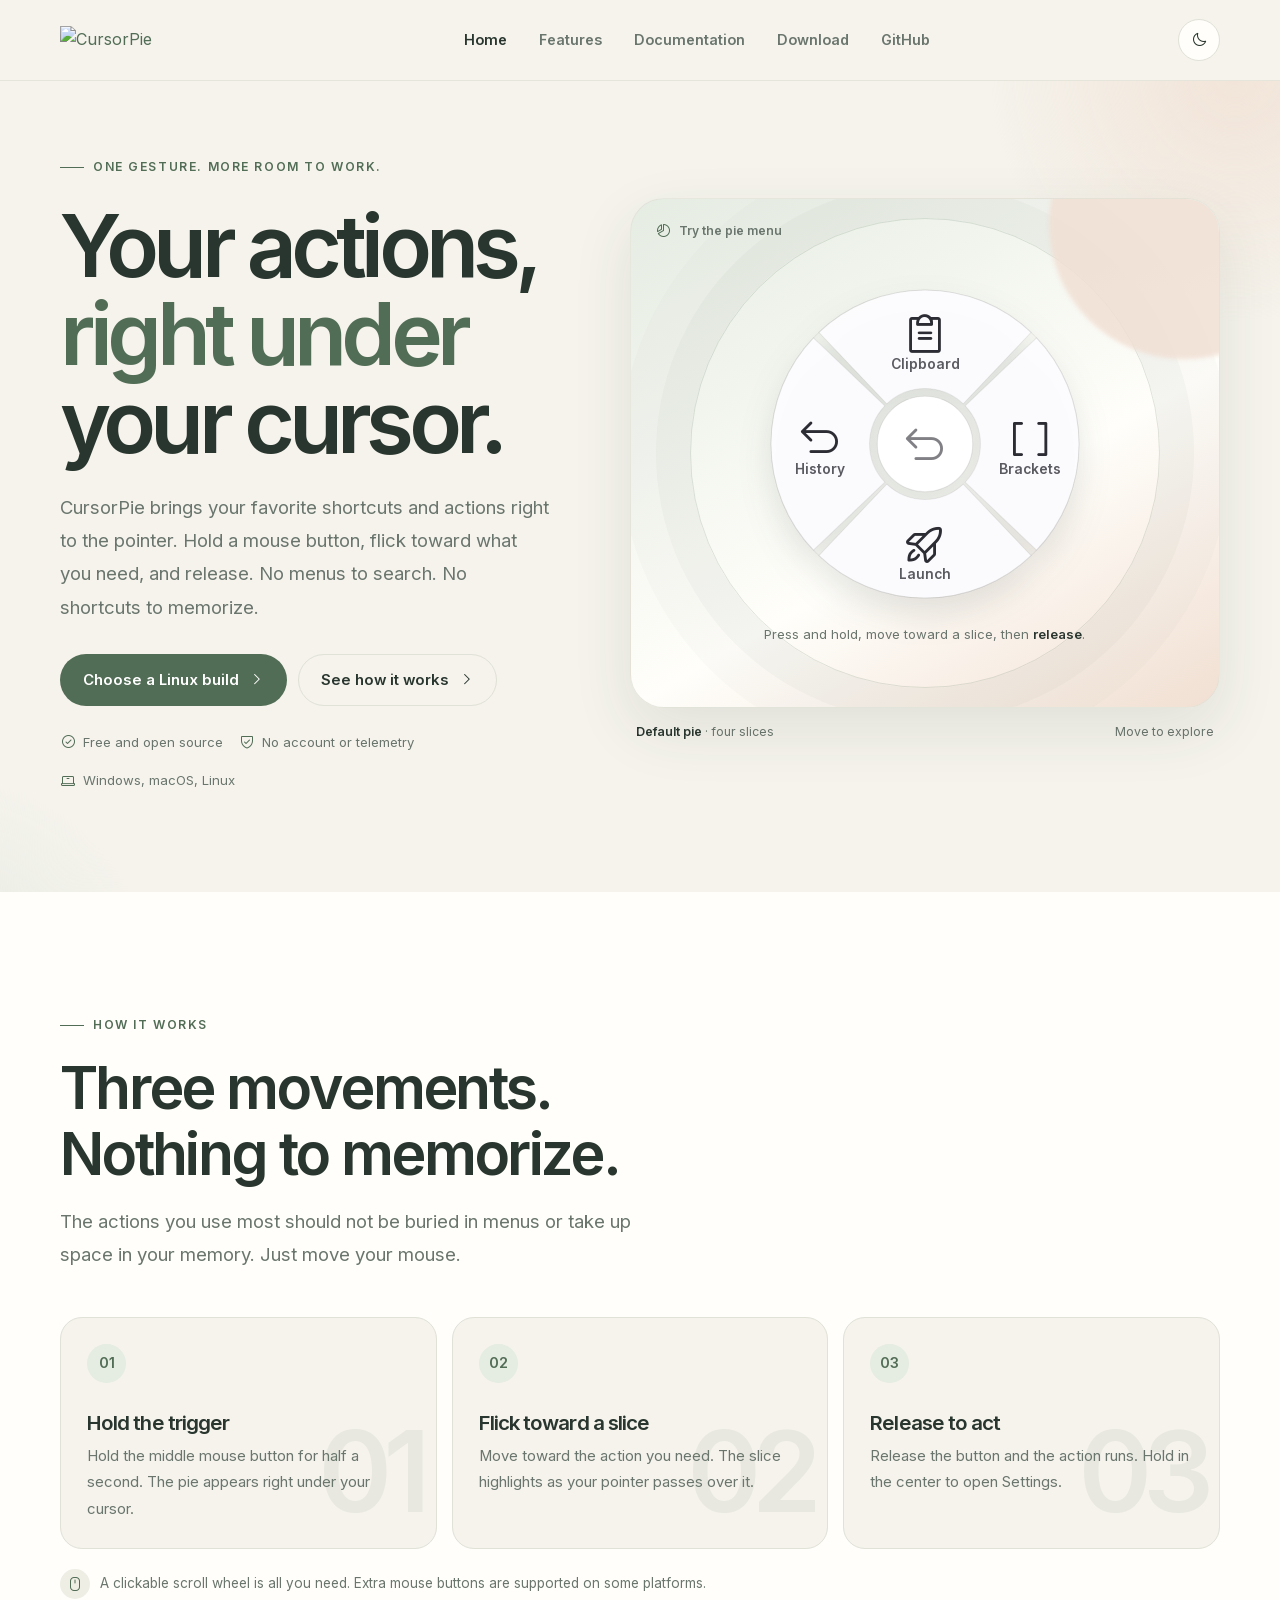
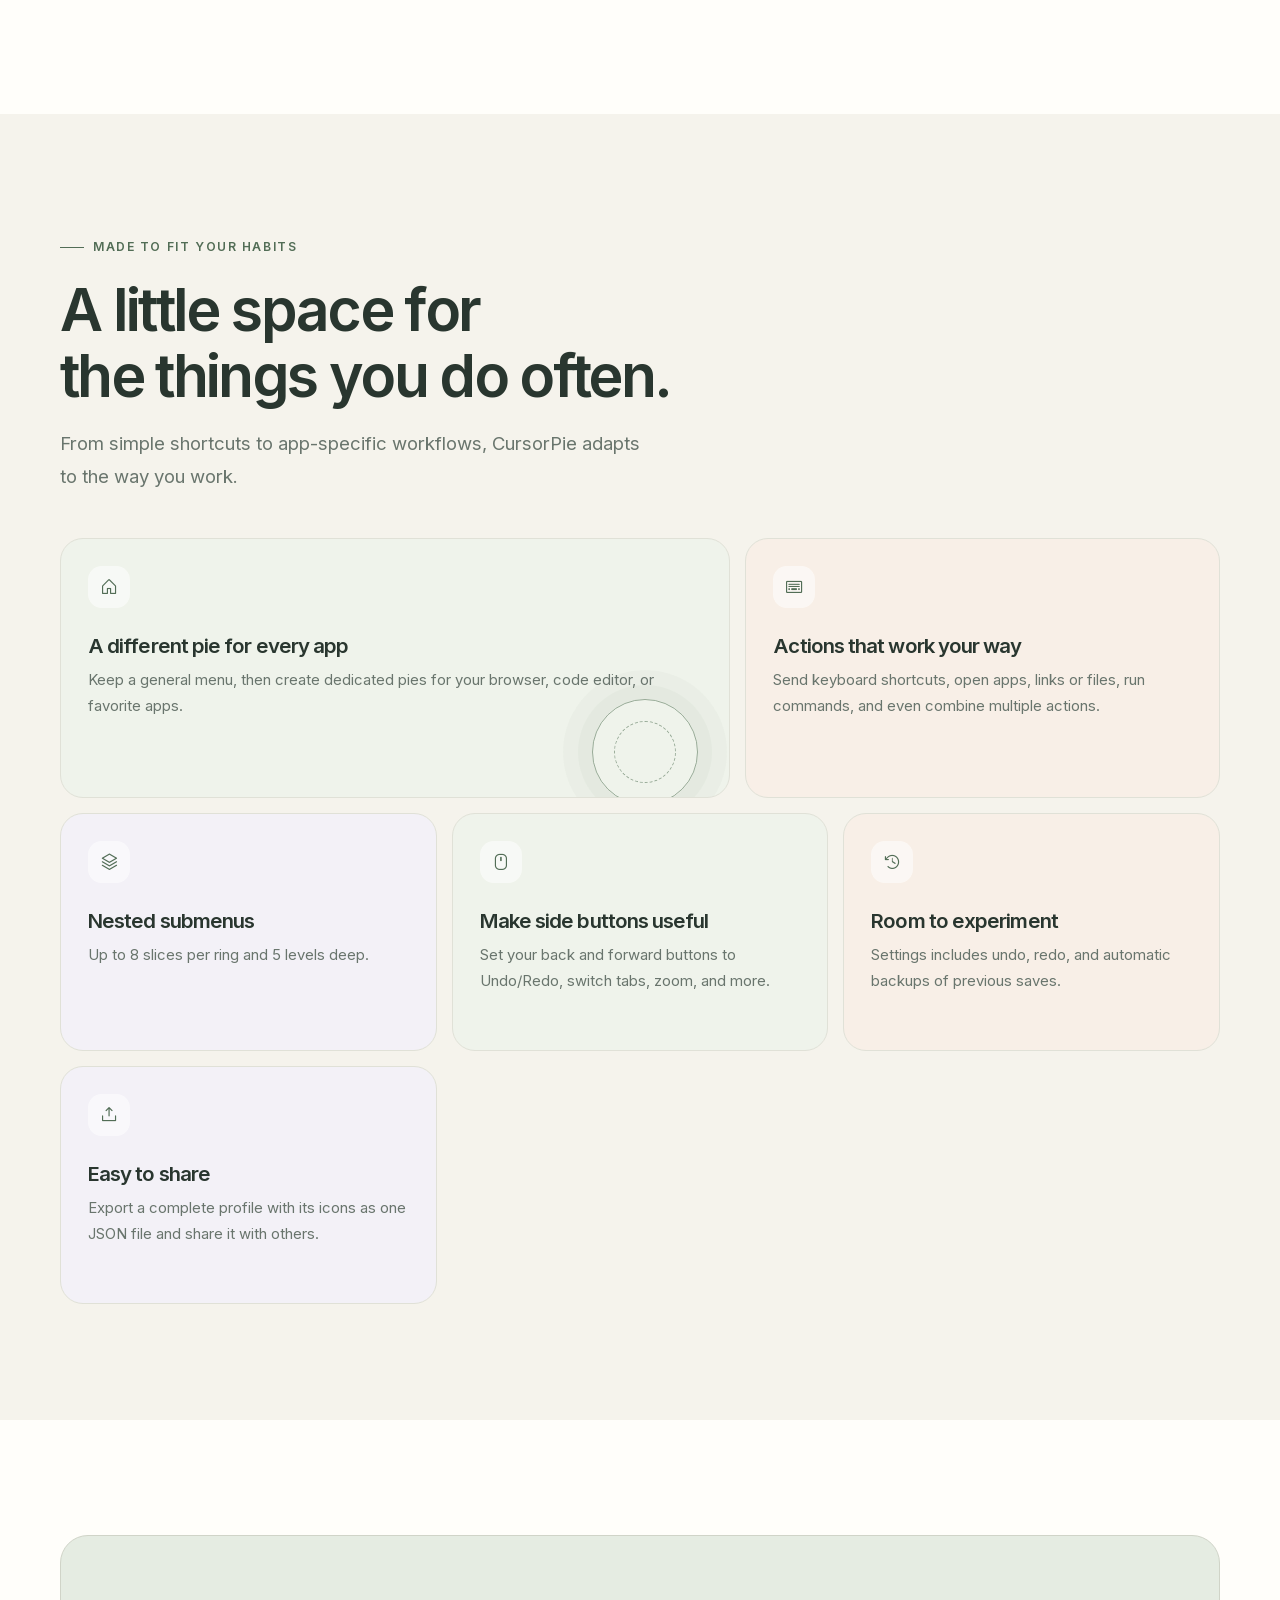
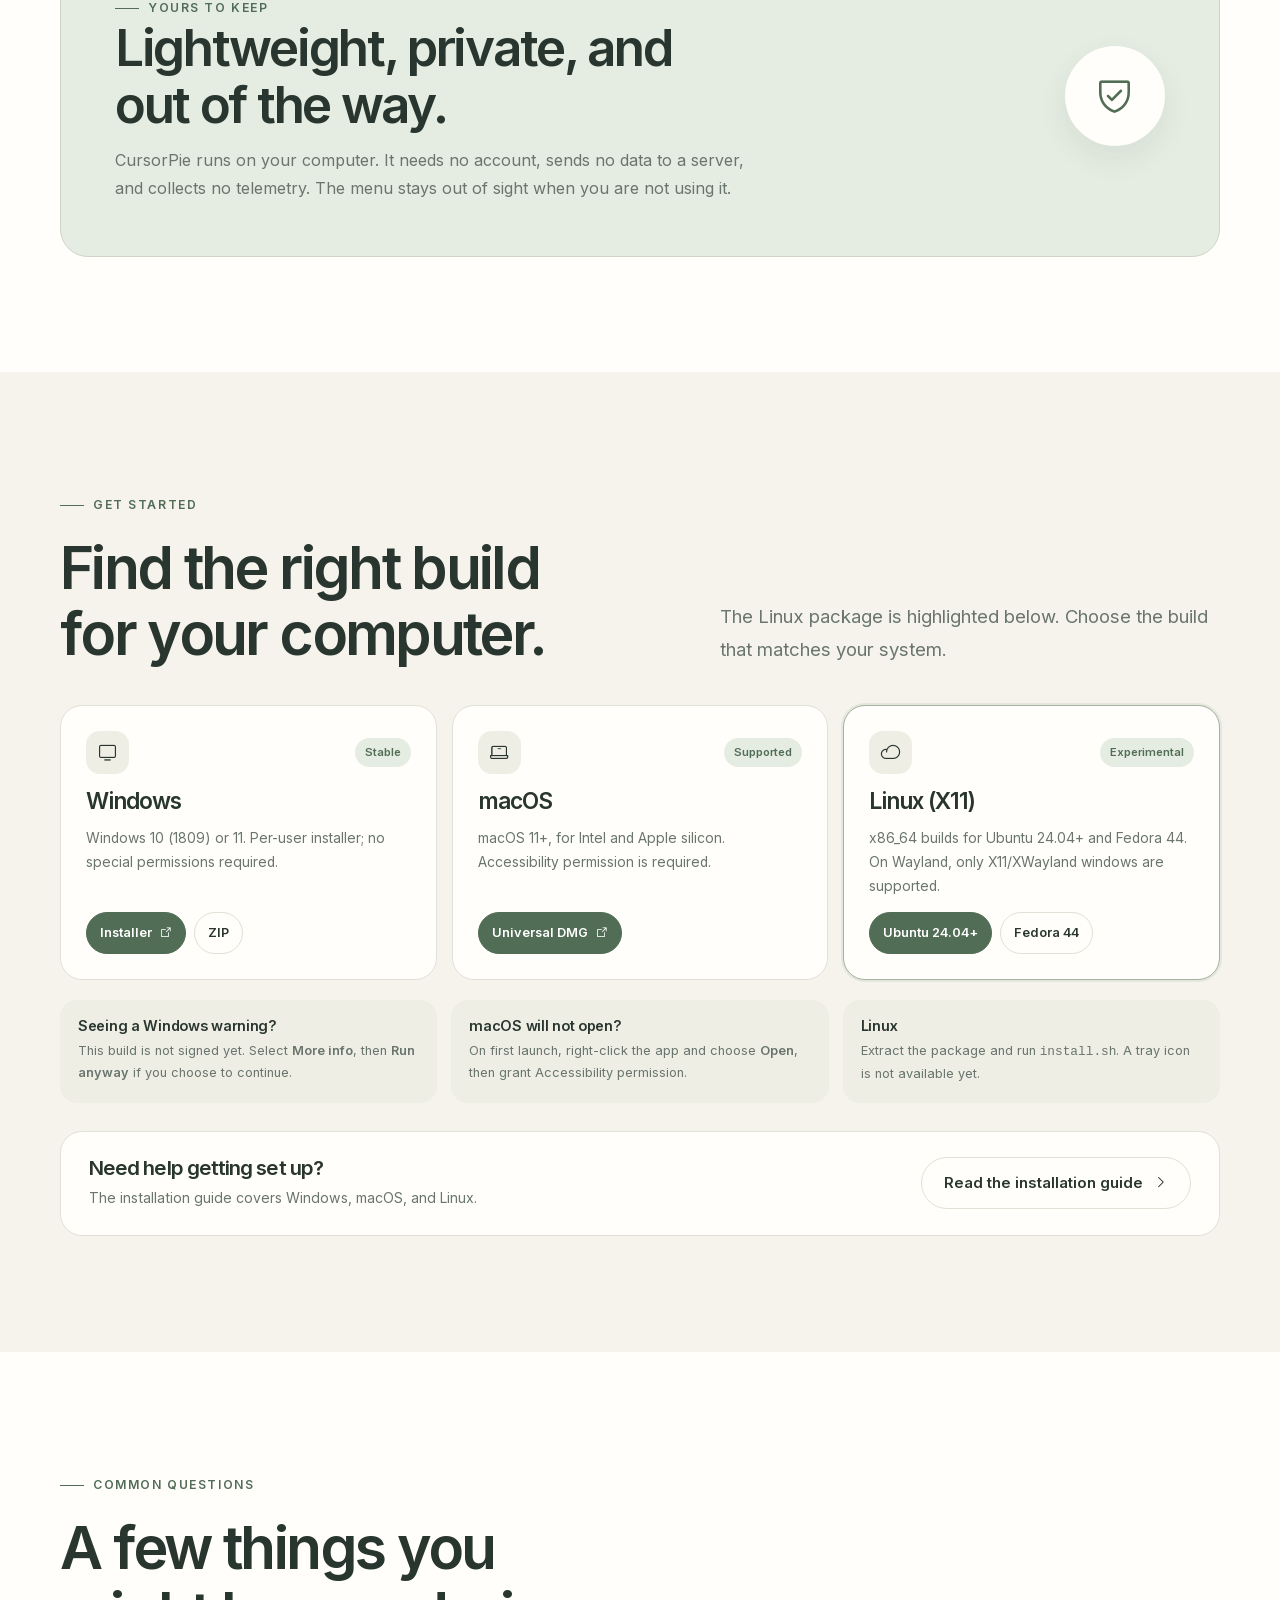
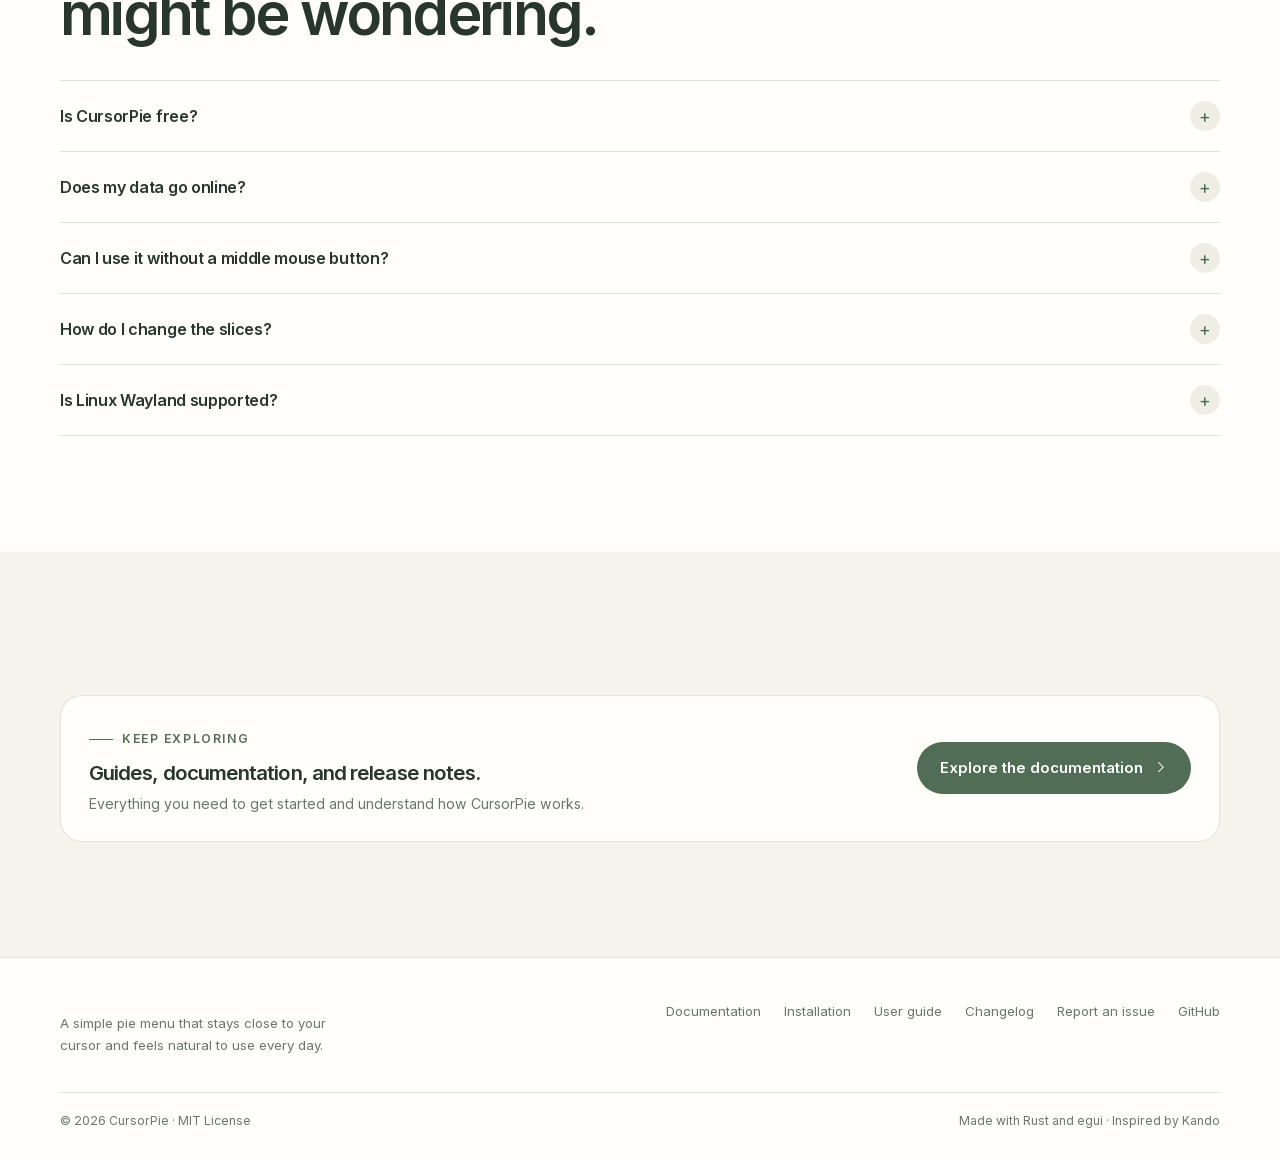
==== index.html @ d43b55be "Add CursorPie website" ====
<!doctype html>
<html lang="en">
<head>
  <meta charset="utf-8">
  <meta name="viewport" content="width=device-width, initial-scale=1, viewport-fit=cover">
  <meta name="theme-color" content="#f5f3ec">
  <meta name="description" content="CursorPie puts your shortcuts and everyday actions right under your cursor. Hold, flick, release.">
  <title>CursorPie — Your actions, one gesture away</title>
  <link rel="icon" href="./assets/cursorpie-mark.png">
  <link rel="stylesheet" href="./assets/site.css">
</head>
<body>
<a class="skip-link" href="#main">Skip to content</a>
<div class="header-shell">
  <div class="wrap">
    <header class="site-header">
      <a class="brand" href="./index.html" aria-label="CursorPie home">
        <img src="./assets/cursorpie-logo.png" alt="CursorPie">
      </a>
      <nav class="nav" aria-label="Main navigation">
        <a href="./index.html" data-home-link aria-current="page">Home</a>
        <a href="./index.html#features">Features</a>
        <a href="./index.html?doc=docs/README.md" data-doc-link>Documentation</a>
        <a href="./index.html#download">Download</a>
        <a href="https://github.com/sebastvnd/cursorpie" target="_blank" rel="noopener">GitHub</a>
      </nav>
      <div class="header-tools">
        <button class="themebtn" type="button" data-theme-toggle aria-label="Switch to dark theme">
          <span class="icon" aria-hidden="true">&#xe330;</span>
        </button>
      </div>
    </header>
  </div>
</div>

<main id="main">
  <div id="landing-view">
    <section class="hero">
      <div class="wrap hero-grid">
        <div class="hero-copy">
          <span class="eyebrow">One gesture. More room to work.</span>
          <h1>Your actions,<br><em>right under</em><br>your cursor.</h1>
          <p class="lead">CursorPie brings your favorite shortcuts and actions right to the pointer. Hold a mouse button, flick toward what you need, and release. No menus to search. No shortcuts to memorize.</p>
          <div class="cta-row">
            <a class="btn" id="hero-download" href="#download">Download CursorPie <span class="icon" aria-hidden="true">&#xe5de;</span></a>
            <a class="btn btn-secondary" href="./index.html?doc=docs/USER_GUIDE.md">See how it works <span class="icon" aria-hidden="true">&#xe13a;</span></a>
          </div>
          <div class="hero-meta">
            <span><i class="icon" aria-hidden="true">&#xe184;</i> Free and open source</span>
            <span><i class="icon" aria-hidden="true">&#xe40c;</i> No account or telemetry</span>
            <span><i class="icon" aria-hidden="true">&#xe586;</i> Windows, macOS, Linux</span>
          </div>
        </div>
        <div class="visual-wrap">
          <div class="visual-card">
            <div class="visual-tag"><i class="icon" aria-hidden="true">&#xe15a;</i> Try the pie menu</div>
            <div class="stage" id="pie-stage" aria-label="Interactive CursorPie menu demo">
              <svg id="pie-demo" viewBox="-160 -160 320 320" role="img" aria-label="The default four-slice menu: History, Clipboard, Brackets and Launch"></svg>
              <p class="stage-hint" id="pie-hint">Press and hold, move toward a slice, then <strong>release</strong>.</p>
            </div>
          </div>
          <div class="visual-foot"><span><strong>Default pie</strong> · four slices</span><span>Move to explore</span></div>
        </div>
      </div>
    </section>

    <section class="section section-paper" id="how-it-works">
      <div class="wrap">
        <div class="section-heading">
          <span class="eyebrow">How it works</span>
          <h2>Three movements.<br>Nothing to memorize.</h2>
          <p class="lead">The actions you use most should not be buried in menus or take up space in your memory. Just move your mouse.</p>
        </div>
        <div class="steps-grid">
          <article class="step-card"><span class="step-index">01</span><h3>Hold the trigger</h3><p>Hold the middle mouse button for half a second. The pie appears right under your cursor.</p><span class="step-ghost">01</span></article>
          <article class="step-card"><span class="step-index">02</span><h3>Flick toward a slice</h3><p>Move toward the action you need. The slice highlights as your pointer passes over it.</p><span class="step-ghost">02</span></article>
          <article class="step-card"><span class="step-index">03</span><h3>Release to act</h3><p>Release the button and the action runs. Hold in the center to open Settings.</p><span class="step-ghost">03</span></article>
        </div>
        <div class="mouse-note"><span class="icon mouse-icon" aria-hidden="true">&#xe644;</span> A clickable scroll wheel is all you need. Extra mouse buttons are supported on some platforms.</div>
      </div>
    </section>

    <section class="section" id="features">
      <div class="wrap">
        <div class="section-heading">
          <span class="eyebrow">Made to fit your habits</span>
          <h2>A little space for<br>the things you do often.</h2>
          <p class="lead">From simple shortcuts to app-specific workflows, CursorPie adapts to the way you work.</p>
        </div>
        <div class="feature-grid">
          <article class="feature-card wide tone-sage"><div class="feature-icon"><i class="icon" aria-hidden="true">&#xe2c2;</i></div><h3>A different pie for every app</h3><p>Keep a general menu, then create dedicated pies for your browser, code editor, or favorite apps.</p><div class="feature-art"><span class="art-ring"></span></div></article>
          <article class="feature-card tall tone-peach"><div class="feature-icon"><i class="icon" aria-hidden="true">&#xe2d8;</i></div><h3>Actions that work your way</h3><p>Send keyboard shortcuts, open apps, links or files, run commands, and even combine multiple actions.</p></article>
          <article class="feature-card tone-lilac"><div class="feature-icon"><i class="icon" aria-hidden="true">&#xe466;</i></div><h3>Nested submenus</h3><p>Up to 8 slices per ring and 5 levels deep.</p></article>
          <article class="feature-card tone-sage"><div class="feature-icon"><i class="icon" aria-hidden="true">&#xe644;</i></div><h3>Make side buttons useful</h3><p>Set your back and forward buttons to Undo/Redo, switch tabs, zoom, and more.</p></article>
          <article class="feature-card tone-peach"><div class="feature-icon"><i class="icon" aria-hidden="true">&#xe1a0;</i></div><h3>Room to experiment</h3><p>Settings includes undo, redo, and automatic backups of previous saves.</p></article>
          <article class="feature-card tone-lilac"><div class="feature-icon"><i class="icon" aria-hidden="true">&#xe4c0;</i></div><h3>Easy to share</h3><p>Export a complete profile with its icons as one JSON file and share it with others.</p></article>
        </div>
      </div>
    </section>

    <section class="section section-paper">
      <div class="wrap">
        <div class="privacy-panel">
          <div><span class="eyebrow">Yours to keep</span><h2>Lightweight, private, and out of the way.</h2><p>CursorPie runs on your computer. It needs no account, sends no data to a server, and collects no telemetry. The menu stays out of sight when you are not using it.</p></div>
          <div class="privacy-mark"><i class="icon" aria-hidden="true">&#xe40c;</i></div>
        </div>
      </div>
    </section>

    <section class="section" id="download">
      <div class="wrap">
        <div class="platform-intro">
          <div class="section-heading"><span class="eyebrow">Get started</span><h2>Find the right build<br>for your computer.</h2></div>
          <p class="lead" data-device-copy>Choose the package that matches your system.</p>
        </div>
        <div class="os-grid">
          <article class="os-card" data-os-card="win"><div class="os-top"><span class="os-symbol"><i class="icon" aria-hidden="true">&#xe32e;</i></span><span class="badge">Stable</span></div><h3>Windows</h3><p>Windows 10 (1809) or 11. Per-user installer; no special permissions required.</p><div class="os-links"><a data-release="CursorPie-windows-setup.exe" href="#">Installer <i class="icon" aria-hidden="true">&#xe5de;</i></a><a data-release="CursorPie-windows.zip" href="#">ZIP</a></div></article>
          <article class="os-card" data-os-card="mac"><div class="os-top"><span class="os-symbol"><i class="icon" aria-hidden="true">&#xe586;</i></span><span class="badge">Supported</span></div><h3>macOS</h3><p>macOS 11+, for Intel and Apple silicon. Accessibility permission is required.</p><div class="os-links"><a data-release="CursorPie-macos-universal.dmg" href="#">Universal DMG <i class="icon" aria-hidden="true">&#xe5de;</i></a></div></article>
          <article class="os-card" data-os-card="linux"><div class="os-top"><span class="os-symbol"><i class="icon" aria-hidden="true">&#xe1aa;</i></span><span class="badge">Experimental</span></div><h3>Linux (X11)</h3><p>x86_64 builds for Ubuntu 24.04+ and Fedora 44. On Wayland, only X11/XWayland windows are supported.</p><div class="os-links"><a data-release="CursorPie-ubuntu-24.04-x86_64.tar.gz" href="#">Ubuntu 24.04+</a><a data-release="CursorPie-fedora-44-x86_64.tar.gz" href="#">Fedora 44</a></div></article>
        </div>
        <div class="download-notes">
          <div class="download-note"><h4>Seeing a Windows warning?</h4><p>This build is not signed yet. Select <strong>More info</strong>, then <strong>Run anyway</strong> if you choose to continue.</p></div>
          <div class="download-note"><h4>macOS will not open?</h4><p>On first launch, right-click the app and choose <strong>Open</strong>, then grant Accessibility permission.</p></div>
          <div class="download-note"><h4>Linux</h4><p>Extract the package and run <code>install.sh</code>. A tray icon is not available yet.</p></div>
        </div>
        <div class="doc-cta"><div><h3>Need help getting set up?</h3><p>The installation guide covers Windows, macOS, and Linux.</p></div><a class="btn btn-secondary" href="./index.html?doc=docs/INSTALL.md">Read the installation guide <span class="icon" aria-hidden="true">&#xe13a;</span></a></div>
      </div>
    </section>

    <section class="section section-paper" id="faq">
      <div class="wrap">
        <div class="section-heading"><span class="eyebrow">Common questions</span><h2>A few things you<br>might be wondering.</h2></div>
        <div class="faq-list">
          <details><summary>Is CursorPie free?</summary><p>Yes. CursorPie is open source under the MIT license, with no account and no ads.</p></details>
          <details><summary>Does my data go online?</summary><p>No. CursorPie does not make network connections or collect telemetry. Keyboard events are read while you record a shortcut in Settings; otherwise, events are passed through and are not stored or logged.</p></details>
          <details><summary>Can I use it without a middle mouse button?</summary><p>CursorPie needs a middle mouse button. A clickable scroll wheel is enough. On macOS, some additional mouse buttons can also be used as triggers.</p></details>
          <details><summary>How do I change the slices?</summary><p>Hold in the center of the pie to open Settings. From there, add actions, change icons, and configure pies for specific apps.</p></details>
          <details><summary>Is Linux Wayland supported?</summary><p>Linux support is currently experimental and uses X11. In a Wayland session, CursorPie works only with X11 and XWayland windows; a tray icon is not available yet.</p></details>
        </div>
      </div>
    </section>

    <section class="section"><div class="wrap"><div class="doc-cta"><div><span class="eyebrow">Keep exploring</span><h3 style="margin-top:12px">Guides, documentation, and release notes.</h3><p>Everything you need to get started and understand how CursorPie works.</p></div><a class="btn" href="./index.html?doc=docs/README.md">Explore the documentation <span class="icon" aria-hidden="true">&#xe13a;</span></a></div></div></section>
  </div>

  <section id="documentation-view" hidden>
    <div class="docs-hero"><div class="wrap"><span class="eyebrow">CursorPie documentation</span><h1 id="doc-page-heading">Documentation.</h1><p class="lead" id="doc-page-subtitle">Guides and technical notes, loaded directly from the Markdown files in this repository.</p></div></div>
    <div class="wrap docs-layout">
      <aside class="docs-sidebar" aria-label="Documentation pages">
        <h3>Documentation</h3>
        <a href="?doc=docs/README.md" data-doc-file="docs/README.md"><span class="icon" aria-hidden="true">&#xe1b8;</span> Overview</a>
        <a href="?doc=docs/INSTALL.md" data-doc-file="docs/INSTALL.md"><span class="icon" aria-hidden="true">&#xe20c;</span> Installation</a>
        <a href="?doc=docs/USER_GUIDE.md" data-doc-file="docs/USER_GUIDE.md"><span class="icon" aria-hidden="true">&#xe0e6;</span> User guide</a>
        <a href="?doc=docs/CONFIGURATION.md" data-doc-file="docs/CONFIGURATION.md"><span class="icon" aria-hidden="true">&#xe434;</span> Configuration</a>
        <a href="?doc=docs/KNOWN_ISSUES.md" data-doc-file="docs/KNOWN_ISSUES.md"><span class="icon" aria-hidden="true">&#xe4e0;</span> Known issues</a>
        <a href="?doc=docs/DEBUGGING.md" data-doc-file="docs/DEBUGGING.md"><span class="icon" aria-hidden="true">&#xeae8;</span> Debugging</a>
        <h3 style="margin-top:18px">Project & engineering</h3>
        <a href="?doc=CONTRIBUTING.md" data-doc-file="CONTRIBUTING.md"><span class="icon" aria-hidden="true">&#xe576;</span> Contributing</a>
        <a href="?doc=CHANGELOG.md" data-doc-file="CHANGELOG.md"><span class="icon" aria-hidden="true">&#xe1a0;</span> Changelog</a>
        <a href="?doc=docs/LINUX_MIGRATION.md" data-doc-file="docs/LINUX_MIGRATION.md"><span class="icon" aria-hidden="true">&#xe6a2;</span> Linux migration</a>
        <a href="?doc=docs/WINDOWS_MIGRATION.md" data-doc-file="docs/WINDOWS_MIGRATION.md"><span class="icon" aria-hidden="true">&#xe32e;</span> Windows migration</a>
        <a href="?doc=docs/OTHER_DESKTOPS.md" data-doc-file="docs/OTHER_DESKTOPS.md"><span class="icon" aria-hidden="true">&#xe586;</span> Other desktops</a>
        <a href="?doc=docs/UI_DESIGN.md" data-doc-file="docs/UI_DESIGN.md"><span class="icon" aria-hidden="true">&#xe150;</span> UI design</a>
        <div class="sidebar-note"><span class="icon" aria-hidden="true">&#xe1b8;</span><p>Pages are rendered from the original <code>.md</code> files. Edit the Markdown in the repository to update this site.</p></div>
      </aside>
      <article class="markdown" id="markdown-content" aria-live="polite">
        <div class="markdown-loading"><span class="loading-dot"></span> Loading documentation…</div>
      </article>
    </div>
  </section>
</main>

<footer>
  <div class="wrap">
    <div class="footer-top">
      <div class="footer-brand"><img src="./assets/cursorpie-mark.png" alt=""><p>A simple pie menu that stays close to your cursor and feels natural to use every day.</p></div>
      <nav class="footer-links" aria-label="Footer navigation">
        <a href="./index.html?doc=docs/README.md">Documentation</a>
        <a href="./index.html?doc=docs/INSTALL.md">Installation</a>
        <a href="./index.html?doc=docs/USER_GUIDE.md">User guide</a>
        <a href="./index.html?doc=CHANGELOG.md">Changelog</a>
        <a href="https://github.com/sebastvnd/cursorpie/issues" target="_blank" rel="noopener">Report an issue</a>
        <a href="https://github.com/sebastvnd/cursorpie" target="_blank" rel="noopener">GitHub</a>
      </nav>
    </div>
    <div class="footer-bottom"><span>© <span data-year>2026</span> CursorPie · MIT License</span><span>Made with Rust and egui · Inspired by Kando</span></div>
  </div>
</footer>

<script src="./assets/js/marked.js"></script>
<script src="./assets/site.js" defer></script>
</body>
</html>
---- assets/site.css ----
@font-face{font-family:CursorPieIcons;src:url('./fonts/Icons-Regular.ttf') format('truetype');font-display:swap}
@font-face{font-family:CursorPieIconsFill;src:url('./fonts/Icons-Fill.ttf') format('truetype');font-display:swap}
@font-face{font-family:InterLocal;src:url('./fonts/Inter-Regular.ttf') format('truetype');font-weight:400;font-display:swap}
@font-face{font-family:InterLocal;src:url('./fonts/Inter-SemiBold.ttf') format('truetype');font-weight:600 800;font-display:swap}
:root{color-scheme:light;--page:#f5f3ec;--paper:#fffefa;--paper-2:#eeeee5;--ink:#29362f;--muted:#69756d;--line:#e0e1d7;--accent:#728b73;--accent-deep:#526d56;--accent-soft:#e5ece2;--lilac:#e9e5f4;--peach:#f1dfd2;--shadow:0 22px 60px rgba(51,64,49,.10);--radius:26px;--body:'InterLocal',Inter,system-ui,-apple-system,'Segoe UI',sans-serif;scroll-behavior:smooth;scroll-padding-top:90px;box-sizing:border-box}
:root[data-theme="dark"]{color-scheme:dark;--page:#202922;--paper:#29342c;--paper-2:#354138;--ink:#f3f1e9;--muted:#b8c1b8;--line:#445247;--accent:#a5b89a;--accent-deep:#657e63;--accent-soft:#39493d;--lilac:#403b50;--peach:#4b3d34;--shadow:0 24px 70px rgba(0,0,0,.22)}
@media(prefers-color-scheme:dark){:root:not([data-theme="light"]){color-scheme:dark;--page:#202922;--paper:#29342c;--paper-2:#354138;--ink:#f3f1e9;--muted:#b8c1b8;--line:#445247;--accent:#a5b89a;--accent-deep:#657e63;--accent-soft:#39493d;--lilac:#403b50;--peach:#4b3d34;--shadow:0 24px 70px rgba(0,0,0,.22)}}
:root[data-theme="dark"] .brand img,:root[data-theme="dark"] .footer-brand img{filter:invert(1)}
@media(prefers-color-scheme:dark){:root:not([data-theme="light"]) .brand img,:root:not([data-theme="light"]) .footer-brand img{filter:invert(1)}}
*,*::before,*::after{box-sizing:inherit}html{min-width:320px}body{margin:0;background:var(--page);color:var(--ink);font:400 16px/1.7 var(--body);-webkit-font-smoothing:antialiased;transition:background .25s,color .25s}a{color:var(--accent-deep)}button{font:inherit}img{max-width:100%} :focus-visible{outline:3px solid var(--accent);outline-offset:4px;border-radius:8px}.wrap{width:min(1160px,calc(100% - 48px));margin-inline:auto}.icon{font-family:CursorPieIcons;font-weight:400;font-style:normal;line-height:1;display:inline-block;vertical-align:middle;-webkit-font-smoothing:antialiased}.icon-fill{font-family:CursorPieIconsFill}.skip-link{position:absolute;left:-9999px;top:8px;z-index:100;background:var(--paper);padding:10px 16px;border-radius:10px}.skip-link:focus{left:10px}
h1,h2,h3,h4,p{margin-top:0}h1,h2,h3,h4{letter-spacing:-.045em;line-height:1.12;font-weight:650}h1{font-size:clamp(3rem,6.8vw,6rem);line-height:1.01;letter-spacing:-.067em;margin:0}h2{font-size:clamp(2.2rem,4.6vw,3.8rem);margin-bottom:0}h3{font-size:1.28rem;margin-bottom:9px}p{margin-bottom:0}.eyebrow{display:inline-flex;align-items:center;gap:9px;color:var(--accent-deep);font-size:.76rem;font-weight:700;letter-spacing:.13em;text-transform:uppercase}.eyebrow:before{content:"";height:1px;width:24px;background:currentColor}.lead{color:var(--muted);font-size:clamp(1.02rem,1.45vw,1.18rem);line-height:1.8;max-width:600px}.section-heading{max-width:740px}.section-heading .eyebrow{margin-bottom:19px}.section-heading .lead{margin-top:18px}.btn{display:inline-flex;align-items:center;justify-content:center;gap:10px;min-height:52px;padding:0 22px;border:1px solid transparent;border-radius:999px;background:var(--accent-deep);color:#fff;text-decoration:none;font-size:.93rem;font-weight:650;cursor:pointer;transition:transform .2s,box-shadow .2s,background .2s}.btn:hover{transform:translateY(-2px);box-shadow:0 10px 24px rgba(56,76,57,.16);background:var(--accent)}.btn-secondary{background:transparent;color:var(--ink);border-color:var(--line)}.btn-secondary:hover{background:var(--paper);color:var(--ink);box-shadow:none;border-color:var(--accent)}
/* Header */
.site-header{position:relative;z-index:20;display:flex;align-items:center;justify-content:space-between;gap:24px;padding:19px 0}.header-shell{background:var(--page);border-bottom:1px solid color-mix(in srgb,var(--line) 72%,transparent)}.brand{display:inline-flex;align-items:center;justify-content:flex-start;width:156px;height:42px;flex:0 0 156px;text-decoration:none}.brand img{display:block;width:156px;height:auto;object-fit:contain;transition:filter .2s}.nav{display:flex;align-items:center;gap:clamp(16px,2.6vw,32px)}.nav a{color:var(--muted);text-decoration:none;font-size:.9rem;font-weight:600;transition:color .2s}.nav a:hover,.nav a[aria-current="page"]{color:var(--ink)}.nav .nav-download{color:var(--accent-deep)}.header-tools{display:flex;align-items:center;gap:10px}.themebtn{width:42px;height:42px;border:1px solid var(--line);border-radius:50%;background:var(--paper);color:var(--ink);cursor:pointer;display:grid;place-items:center;font-size:1.05rem;transition:background .2s,border-color .2s}.themebtn:hover{border-color:var(--accent)}.menu-toggle{display:none;width:42px;height:42px;border:1px solid var(--line);border-radius:50%;background:var(--paper);color:var(--ink);font-size:1.1rem}
/* Hero */
.hero{position:relative;overflow:hidden;padding:68px 0 100px;background:var(--page)}.hero:before,.hero:after{content:"";position:absolute;border-radius:50%;pointer-events:none;filter:blur(1px)}.hero:before{width:510px;height:510px;right:-210px;top:-260px;background:radial-gradient(circle,color-mix(in srgb,var(--peach) 76%,transparent),transparent 68%)}.hero:after{width:420px;height:420px;left:-260px;bottom:-300px;background:radial-gradient(circle,color-mix(in srgb,var(--accent-soft) 95%,transparent),transparent 68%)}.hero-grid{position:relative;display:grid;grid-template-columns:.91fr 1.09fr;gap:clamp(36px,6vw,82px);align-items:center}.hero-copy{position:relative;z-index:2}.hero-copy .eyebrow{margin-bottom:24px}.hero-copy h1 em{font-style:normal;color:var(--accent-deep)}.hero-copy .lead{margin:25px 0 30px;max-width:530px}.cta-row{display:flex;align-items:center;flex-wrap:wrap;gap:11px}.hero-meta{display:flex;flex-wrap:wrap;gap:16px;margin-top:25px;color:var(--muted);font-size:.82rem}.hero-meta span{display:inline-flex;align-items:center;gap:7px}.hero-meta .icon{font-size:1rem;color:var(--accent-deep)}.visual-wrap{position:relative;min-width:0}.visual-card{position:relative;min-height:510px;display:flex;align-items:center;justify-content:center;overflow:hidden;border:1px solid color-mix(in srgb,var(--line) 76%,transparent);border-radius:34px;background:linear-gradient(150deg,var(--accent-soft),var(--paper) 60%,var(--peach));box-shadow:var(--shadow)}.visual-card:before{content:"";position:absolute;width:470px;height:470px;border-radius:50%;border:1px solid color-mix(in srgb,var(--accent) 22%,transparent);box-shadow:0 0 0 34px color-mix(in srgb,var(--accent) 5%,transparent),0 0 0 70px color-mix(in srgb,var(--accent) 3%,transparent)}.visual-card:after{content:"";position:absolute;width:270px;height:270px;right:-100px;top:-110px;border-radius:50%;background:color-mix(in srgb,var(--peach) 82%,transparent);filter:blur(2px)}.visual-tag{position:absolute;z-index:3;left:24px;top:22px;display:flex;align-items:center;gap:8px;color:var(--muted);font-size:.76rem;font-weight:600}.visual-tag .icon{font-size:1rem;color:var(--accent-deep)}.stage{position:relative;z-index:2;width:min(100%,500px);height:430px;touch-action:none;user-select:none;-webkit-user-select:none;cursor:grab}.stage:active{cursor:grabbing}.stage svg{position:absolute;width:min(80vw,340px);height:min(80vw,340px);left:50%;top:49%;transform:translate(-50%,-50%);overflow:visible;pointer-events:none;filter:drop-shadow(0 16px 16px rgba(41,54,47,.13));transition:opacity .2s}.stage.on svg{filter:drop-shadow(0 18px 22px rgba(41,54,47,.18))}.pie-slice{fill:#fcfcfe;fill-opacity:.95;stroke:rgba(0,0,0,.063);stroke-width:1;transition:fill .12s,stroke .12s}.pie-slice.hot{fill:#5856d6;stroke:rgba(255,255,255,.72);stroke-width:1.6}.pie-icon{font-family:CursorPieIcons;fill:#2c2c34;font-size:43px;text-anchor:middle;dominant-baseline:middle;pointer-events:none}.pie-icon.hot{fill:#fff}.pie-label{fill:rgba(44,44,52,.78);font:600 13px var(--body);text-anchor:middle;dominant-baseline:middle;pointer-events:none}.pie-label.hot{fill:#fff}.pie-core{fill:#fff;stroke:rgba(30,31,34,.08);stroke-width:1}.pie-core-icon{font-family:CursorPieIcons;fill:rgba(44,44,52,.6);font-size:43px;text-anchor:middle;dominant-baseline:middle}.pie-outline{fill:none;stroke:rgba(0,0,0,.055);stroke-width:1}.stage-hint{position:absolute;z-index:4;bottom:23px;left:12px;right:12px;text-align:center;color:var(--muted);font-size:.82rem}.stage-hint strong{color:var(--ink)}.visual-foot{display:flex;justify-content:space-between;gap:16px;margin:14px 6px 0;color:var(--muted);font-size:.77rem}.visual-foot strong{color:var(--ink);font-weight:600}
/* Sections */
.section{padding:clamp(76px,9vw,118px) 0}.section-paper{background:var(--paper)}.steps-grid{display:grid;grid-template-columns:repeat(3,1fr);gap:15px;margin-top:45px}.step-card{position:relative;min-height:230px;padding:26px;border:1px solid var(--line);border-radius:22px;background:var(--page);overflow:hidden;transition:transform .22s,box-shadow .22s}.step-card:hover,.feature-card:hover{transform:translateY(-4px);box-shadow:var(--shadow)}.step-index{display:grid;place-items:center;width:39px;height:39px;margin-bottom:29px;border-radius:50%;background:var(--accent-soft);color:var(--accent-deep);font-weight:700;font-size:.9rem}.step-card p,.feature-card p{color:var(--muted);font-size:.93rem;line-height:1.75}.step-card .step-ghost{position:absolute;right:14px;bottom:-19px;color:color-mix(in srgb,var(--accent) 10%,transparent);font-size:7rem;font-weight:700;letter-spacing:-.08em;pointer-events:none}.mouse-note{display:flex;align-items:center;gap:10px;margin-top:20px;color:var(--muted);font-size:.85rem}.mouse-note .icon{display:grid;place-items:center;width:30px;height:30px;border-radius:50%;background:var(--paper-2);color:var(--accent-deep);font-size:1rem}
.feature-grid{display:grid;grid-template-columns:repeat(12,1fr);gap:15px;margin-top:45px}.feature-card{position:relative;grid-column:span 4;min-height:238px;padding:27px;border:1px solid var(--line);border-radius:23px;background:var(--paper);overflow:hidden;transition:transform .22s,box-shadow .22s}.feature-card.wide{grid-column:span 7;min-height:260px}.feature-card.tall{grid-column:span 5;min-height:260px}.feature-card h3{max-width:310px}.feature-icon{display:grid;place-items:center;width:42px;height:42px;margin-bottom:27px;border-radius:14px;background:var(--accent-soft);color:var(--accent-deep);font-size:1.18rem}.feature-art{position:absolute;right:19px;bottom:10px;width:150px;height:110px;opacity:.7;pointer-events:none}.art-ring{position:absolute;right:12px;bottom:-18px;width:106px;height:106px;border:1px solid var(--accent);border-radius:50%;box-shadow:0 0 0 14px color-mix(in srgb,var(--accent) 8%,transparent),0 0 0 29px color-mix(in srgb,var(--accent) 5%,transparent)}.art-ring:before{content:"";position:absolute;inset:21px;border:1px dashed var(--accent);border-radius:50%}.feature-card.tone-peach{background:color-mix(in srgb,var(--peach) 48%,var(--paper))}.feature-card.tone-lilac{background:color-mix(in srgb,var(--lilac) 54%,var(--paper))}.feature-card.tone-sage{background:color-mix(in srgb,var(--accent-soft) 62%,var(--paper))}.feature-card.tone-sage .feature-icon,.feature-card.tone-peach .feature-icon,.feature-card.tone-lilac .feature-icon{background:rgba(255,255,255,.55)}
.privacy-panel{display:grid;grid-template-columns:1fr auto;gap:35px;align-items:center;padding:clamp(28px,5vw,54px);border-radius:28px;background:var(--accent-soft);border:1px solid color-mix(in srgb,var(--accent) 15%,var(--line))}.privacy-panel h2{font-size:clamp(2rem,4vw,3.2rem);max-width:600px}.privacy-panel p{margin-top:14px;max-width:640px;color:var(--muted)}.privacy-mark{display:grid;place-items:center;width:100px;height:100px;border-radius:50%;background:var(--paper);color:var(--accent-deep);font-size:2.6rem;box-shadow:0 12px 30px rgba(55,73,56,.08)}
.platform-intro{display:flex;align-items:end;justify-content:space-between;gap:25px}.platform-intro .lead{max-width:500px}.os-grid{display:grid;grid-template-columns:repeat(3,1fr);gap:15px;margin-top:38px}.os-card{display:flex;flex-direction:column;gap:14px;padding:25px;border:1px solid var(--line);border-radius:22px;background:var(--paper);min-height:260px}.os-card.recommended{border-color:color-mix(in srgb,var(--accent) 55%,var(--line));box-shadow:0 0 0 2px color-mix(in srgb,var(--accent) 12%,transparent)}.os-top{display:flex;align-items:center;justify-content:space-between;gap:12px}.os-symbol{display:grid;place-items:center;width:43px;height:43px;border-radius:14px;background:var(--paper-2);color:var(--ink);font-size:1.3rem}.badge{display:inline-flex;align-items:center;padding:5px 10px;border-radius:999px;background:var(--accent-soft);color:var(--accent-deep);font-size:.7rem;font-weight:700}.os-card h3{margin:0;font-size:1.42rem}.os-card p{color:var(--muted);font-size:.87rem;line-height:1.7}.os-links{display:flex;flex-wrap:wrap;gap:8px;margin-top:auto}.os-links a{display:inline-flex;align-items:center;gap:7px;padding:9px 13px;border:1px solid var(--line);border-radius:999px;text-decoration:none;color:var(--ink);font-size:.8rem;font-weight:650}.os-links a:first-child{background:var(--accent-deep);border-color:var(--accent-deep);color:#fff}.os-links a:hover{border-color:var(--accent)}.download-notes{display:grid;grid-template-columns:repeat(3,1fr);gap:14px;margin-top:20px}.download-note{padding:18px;border-radius:17px;background:var(--paper-2)}.download-note h4{margin:0 0 6px;font-size:.9rem;letter-spacing:-.02em}.download-note p{color:var(--muted);font-size:.8rem;line-height:1.7}.doc-cta{display:flex;align-items:center;justify-content:space-between;gap:22px;margin-top:28px;padding:25px 28px;border-radius:22px;background:var(--paper);border:1px solid var(--line)}.doc-cta h3{margin:0 0 7px}.doc-cta p{color:var(--muted);font-size:.88rem}
.faq-list{margin-top:34px;border-top:1px solid var(--line)}details{padding:20px 0;border-bottom:1px solid var(--line)}details summary{display:flex;align-items:center;justify-content:space-between;gap:20px;cursor:pointer;list-style:none;font-weight:650;letter-spacing:-.02em}details summary::-webkit-details-marker{display:none}details summary:after{content:'+';display:grid;place-items:center;flex:0 0 30px;width:30px;height:30px;border-radius:50%;background:var(--paper-2);color:var(--accent-deep);font-size:1.1rem;font-weight:400}details[open] summary:after{content:'−'}details p{max-width:700px;margin:12px 42px 0 0;color:var(--muted);font-size:.92rem}
/* Footer */
footer{padding:42px 0 30px;border-top:1px solid var(--line);background:var(--paper)}.footer-top{display:flex;align-items:start;justify-content:space-between;gap:35px}.footer-brand{display:flex;flex-direction:column;align-items:flex-start;gap:12px}.footer-brand img{width:146px;height:auto;object-fit:contain}.footer-brand p{max-width:300px;margin:0;color:var(--muted);font-size:.83rem}.footer-links{display:flex;flex-wrap:wrap;gap:12px 23px}.footer-links a{color:var(--muted);text-decoration:none;font-size:.83rem}.footer-links a:hover{color:var(--ink)}.footer-bottom{display:flex;justify-content:space-between;gap:18px;margin-top:35px;padding-top:18px;border-top:1px solid var(--line);color:var(--muted);font-size:.76rem}
/* Docs */
.docs-hero{padding:64px 0 34px;background:var(--page)}.docs-hero h1{font-size:clamp(2.7rem,5vw,4.7rem)}.docs-hero .lead{margin-top:17px}.docs-layout{display:grid;grid-template-columns:245px minmax(0,1fr);gap:56px;padding:30px 0 100px;align-items:start}.docs-sidebar{position:sticky;top:22px;padding:19px;border:1px solid var(--line);border-radius:20px;background:var(--paper)}.docs-sidebar h3{margin:0 0 13px;font-size:.95rem}.docs-sidebar a{display:flex;align-items:center;gap:9px;padding:8px 9px;border-radius:9px;color:var(--muted);font-size:.82rem;text-decoration:none;line-height:1.35}.docs-sidebar a:hover,.docs-sidebar a[aria-current="page"]{background:var(--accent-soft);color:var(--accent-deep)}.docs-sidebar .icon{font-size:1rem}.doc-content{min-width:0}.breadcrumbs{display:flex;align-items:center;gap:8px;margin:0 0 25px;color:var(--muted);font-size:.78rem}.breadcrumbs a{color:var(--muted);text-decoration:none}.markdown{min-width:0;overflow-wrap:anywhere}.markdown h1{font-size:clamp(2.35rem,4.5vw,3.5rem);margin:0 0 22px}.markdown h2{font-size:clamp(1.65rem,3vw,2.25rem);margin:2.1em 0 .7em;padding-top:1.1em;border-top:1px solid var(--line)}.markdown h3{margin:1.7em 0 .55em;font-size:1.27rem}.markdown h4{margin:1.4em 0 .5em;font-size:1.05rem}.markdown p,.markdown li{color:var(--muted);font-size:.95rem;line-height:1.8}.markdown strong{color:var(--ink);font-weight:650}.markdown a{color:var(--accent-deep);text-decoration-thickness:1px;text-underline-offset:3px}.markdown ul,.markdown ol{padding-left:1.45rem;margin:10px 0 22px}.markdown li{padding-left:4px;margin:.28em 0}.markdown blockquote{margin:22px 0;padding:14px 19px;border-left:3px solid var(--accent);border-radius:0 12px 12px 0;background:var(--accent-soft);color:var(--muted)}.markdown blockquote p{margin:0}.markdown pre{overflow:auto;padding:18px;border:1px solid var(--line);border-radius:15px;background:var(--paper-2);color:var(--ink);font-size:.82rem;line-height:1.65}.markdown code{padding:.15em .35em;border-radius:5px;background:var(--paper-2);color:var(--ink);font:500 .86em ui-monospace,SFMono-Regular,Consolas,monospace}.markdown pre code{padding:0;background:transparent;font-size:inherit}.markdown table{width:100%;border-collapse:collapse;margin:20px 0 28px;font-size:.86rem;display:block;overflow-x:auto}.markdown th,.markdown td{padding:11px 13px;border-bottom:1px solid var(--line);text-align:left;vertical-align:top;min-width:110px}.markdown th{background:var(--paper-2);color:var(--ink);font-weight:650}.markdown td{color:var(--muted)}.markdown hr{border:0;border-top:1px solid var(--line);margin:36px 0}.markdown img{border-radius:16px}.doc-index-grid{display:grid;grid-template-columns:repeat(2,1fr);gap:14px;margin-top:35px}.doc-index-card{display:flex;gap:16px;align-items:start;min-height:150px;padding:22px;border:1px solid var(--line);border-radius:19px;background:var(--paper);color:var(--ink);text-decoration:none;transition:transform .2s,box-shadow .2s}.doc-index-card:hover{transform:translateY(-3px);box-shadow:var(--shadow)}.doc-index-icon{display:grid;place-items:center;width:42px;height:42px;flex:0 0 42px;border-radius:13px;background:var(--accent-soft);color:var(--accent-deep);font-size:1.2rem}.doc-index-card h3{margin:1px 0 7px;font-size:1.04rem}.doc-index-card p{color:var(--muted);font-size:.82rem;line-height:1.65}.doc-index-card .mini-link{display:inline-block;margin-top:9px;color:var(--accent-deep);font-weight:650;font-size:.78rem}
@media(max-width:900px){.hero-grid{grid-template-columns:1fr;gap:32px}.hero{padding-top:47px}.hero-copy{max-width:760px}.visual-card{min-height:470px}.steps-grid{grid-template-columns:1fr 1fr}.feature-card,.feature-card.wide,.feature-card.tall{grid-column:span 6}.os-grid{grid-template-columns:1fr 1fr}.download-notes{grid-template-columns:1fr 1fr}.docs-layout{grid-template-columns:205px minmax(0,1fr);gap:28px}}
@media(max-width:680px){.wrap{width:min(100% - 34px,1160px)}.site-header{padding:13px 0}.nav{gap:12px}.nav a{font-size:.78rem}.nav a:nth-child(1){display:none}.nav a:nth-child(2){display:none}.brand{width:132px;height:36px;flex-basis:132px}.brand img{width:132px;height:auto}.themebtn{width:38px;height:38px}.hero{padding:38px 0 72px}.hero-grid{gap:26px}.hero-copy h1{font-size:clamp(2.9rem,14vw,4.5rem)}.hero-copy .lead{margin:20px 0 24px}.hero-meta{gap:10px 14px;font-size:.75rem}.visual-card{min-height:400px;border-radius:25px}.stage{height:370px}.stage svg{width:min(78vw,310px);height:min(78vw,310px)}.stage-hint{bottom:14px;font-size:.74rem}.visual-tag{left:17px;top:17px}.visual-foot{font-size:.68rem}.section{padding:72px 0}.steps-grid{grid-template-columns:1fr;gap:11px;margin-top:32px}.step-card{min-height:180px;padding:22px}.step-index{margin-bottom:17px}.step-card .step-ghost{font-size:5rem}.feature-grid{gap:11px;margin-top:32px}.feature-card,.feature-card.wide,.feature-card.tall{grid-column:span 12;min-height:210px;padding:22px}.feature-icon{margin-bottom:19px}.privacy-panel{grid-template-columns:1fr;gap:20px}.privacy-mark{width:65px;height:65px;font-size:1.7rem;grid-row:1}.platform-intro{display:block}.platform-intro .lead{margin-top:12px}.os-grid{grid-template-columns:1fr;margin-top:28px}.os-card{min-height:unset}.download-notes{grid-template-columns:1fr}.doc-cta{display:block;padding:22px}.doc-cta .btn{margin-top:17px}.footer-top,.footer-bottom{display:block}.footer-links{margin-top:25px;gap:12px 18px}.footer-bottom span{display:block;margin-top:7px}.docs-hero{padding:44px 0 22px}.docs-layout{display:block;padding:15px 0 70px}.docs-sidebar{position:static;display:flex;flex-wrap:wrap;gap:3px;padding:12px;margin-bottom:28px}.docs-sidebar h3{width:100%;margin:2px 7px 7px}.docs-sidebar a{padding:7px 9px}.doc-index-grid{grid-template-columns:1fr}.markdown h2{margin-top:1.65em}.markdown p,.markdown li{font-size:.91rem}}
@media(prefers-reduced-motion:reduce){*,*::before,*::after{scroll-behavior:auto!important;transition:none!important;animation:none!important}}

/* Markdown-driven documentation and friendly interaction details */
[hidden]{display:none!important}
.pie-slice.hot{fill:var(--accent-deep);stroke:rgba(255,255,255,.78);stroke-width:1.6}
.pie-icon.hot,.pie-label.hot{fill:#fff}
.sidebar-note{display:flex;align-items:flex-start;gap:9px;margin:18px 2px 2px;padding:12px;border-radius:13px;background:var(--accent-soft);color:var(--accent-deep)}
.sidebar-note>.icon{font-size:1rem;flex:0 0 auto;margin-top:3px}
.sidebar-note p{margin:0;color:var(--muted);font-size:.73rem;line-height:1.6}
.sidebar-note code{background:color-mix(in srgb,var(--paper) 72%,transparent);padding:1px 4px;border-radius:4px}
.markdown-loading{display:flex;align-items:center;gap:12px;padding:28px 0;color:var(--muted);font-size:.9rem}
.loading-dot{width:9px;height:9px;border-radius:50%;background:var(--accent);box-shadow:0 0 0 6px var(--accent-soft);animation:loading-pulse 1.2s ease-in-out infinite}
@keyframes loading-pulse{50%{box-shadow:0 0 0 10px color-mix(in srgb,var(--accent-soft) 25%,transparent);opacity:.65}}
.doc-error{padding:30px;border:1px solid var(--line);border-radius:20px;background:var(--paper)}
.doc-error>.icon{display:grid;place-items:center;width:44px;height:44px;margin-bottom:18px;border-radius:14px;background:var(--peach);color:var(--accent-deep);font-size:1.25rem}
.doc-error h2{font-size:1.55rem;margin-bottom:12px}
.doc-error p{margin-top:10px;color:var(--muted);font-size:.9rem}
.doc-error-path{font-family:ui-monospace,SFMono-Regular,Consolas,monospace;color:var(--accent-deep)!important;overflow-wrap:anywhere}
.markdown .contains-task-list{list-style:none;padding-left:0}
.markdown input[type=checkbox]{margin-right:8px;accent-color:var(--accent-deep)}
.markdown .doc-image{max-width:100%;height:auto}
.markdown pre{tab-size:2}
.markdown a:hover{color:var(--ink)}
@media(max-width:680px){
  .sidebar-note{width:100%;margin-top:8px}
  .docs-sidebar{max-height:none}
  .docs-sidebar h3:not(:first-child){margin-left:7px}
  .nav a:nth-child(1),.nav a:nth-child(2){display:none}
  .nav a{font-size:.76rem}
}
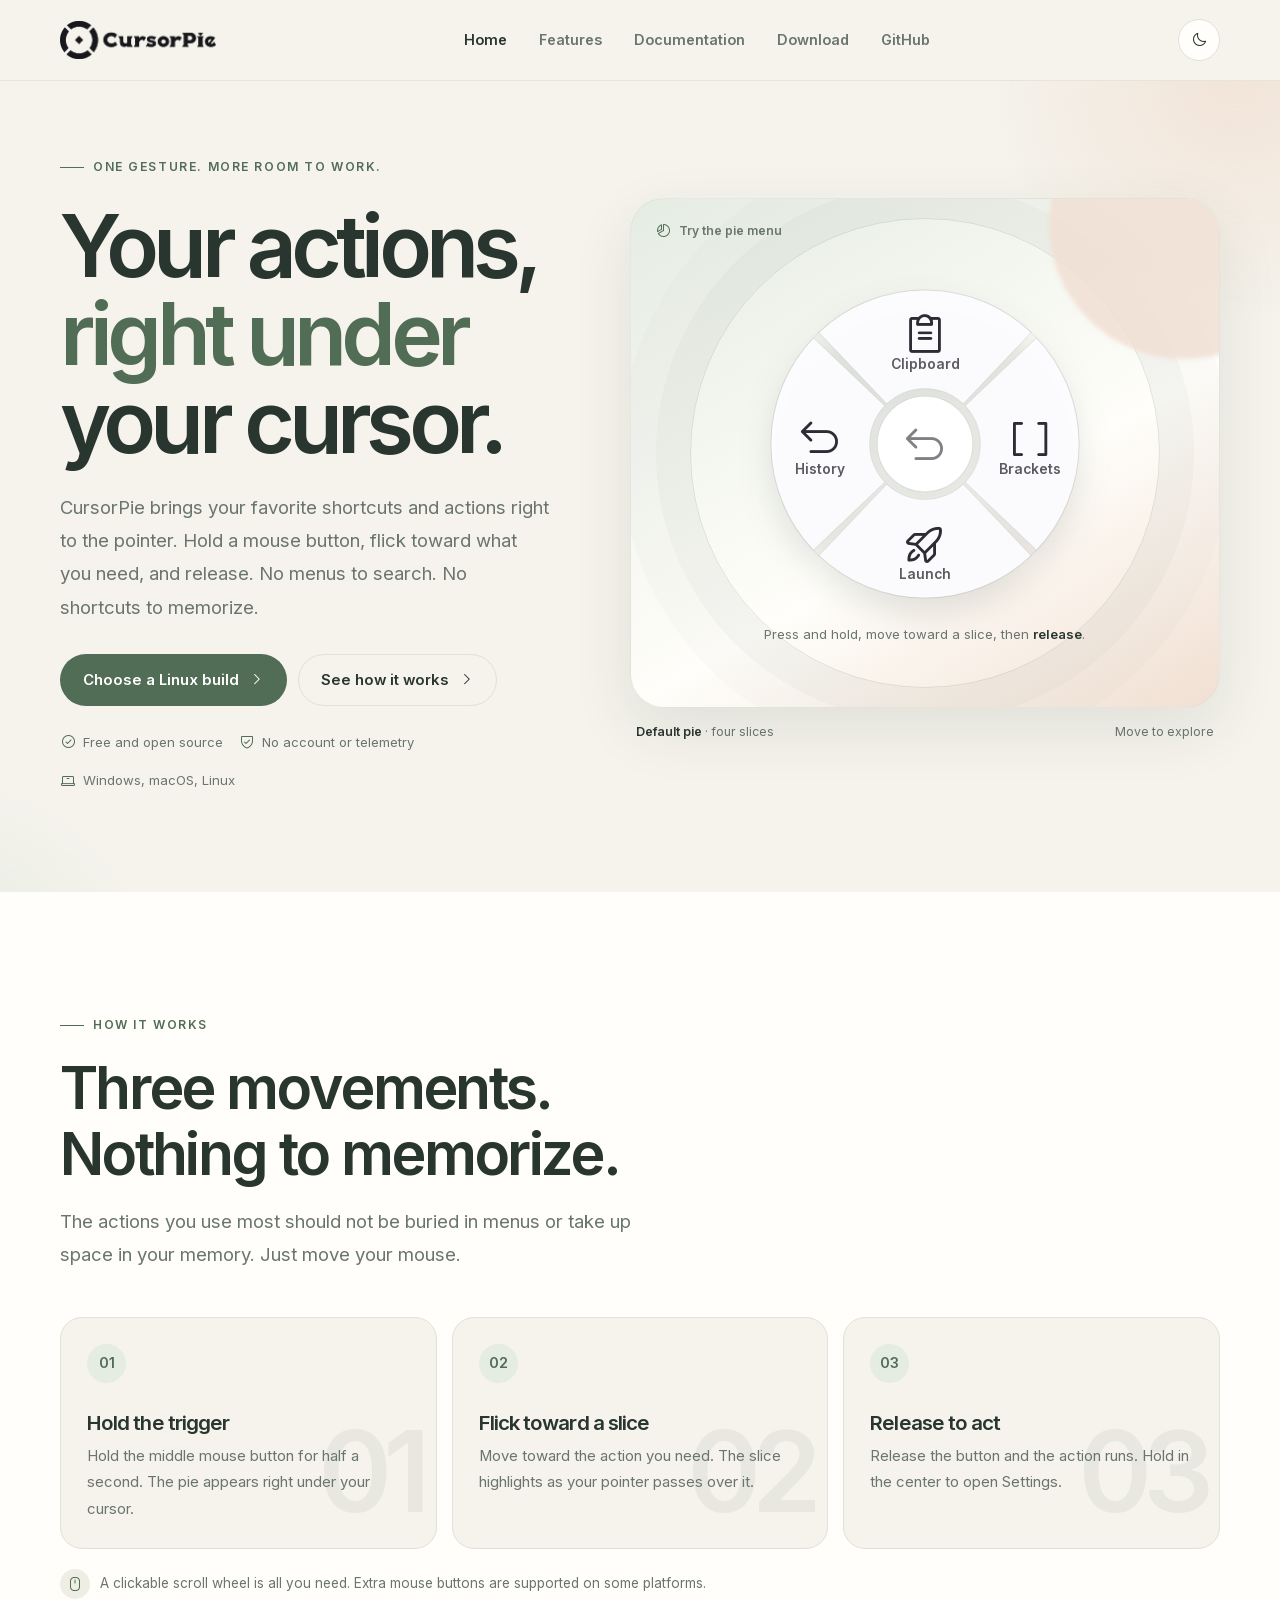
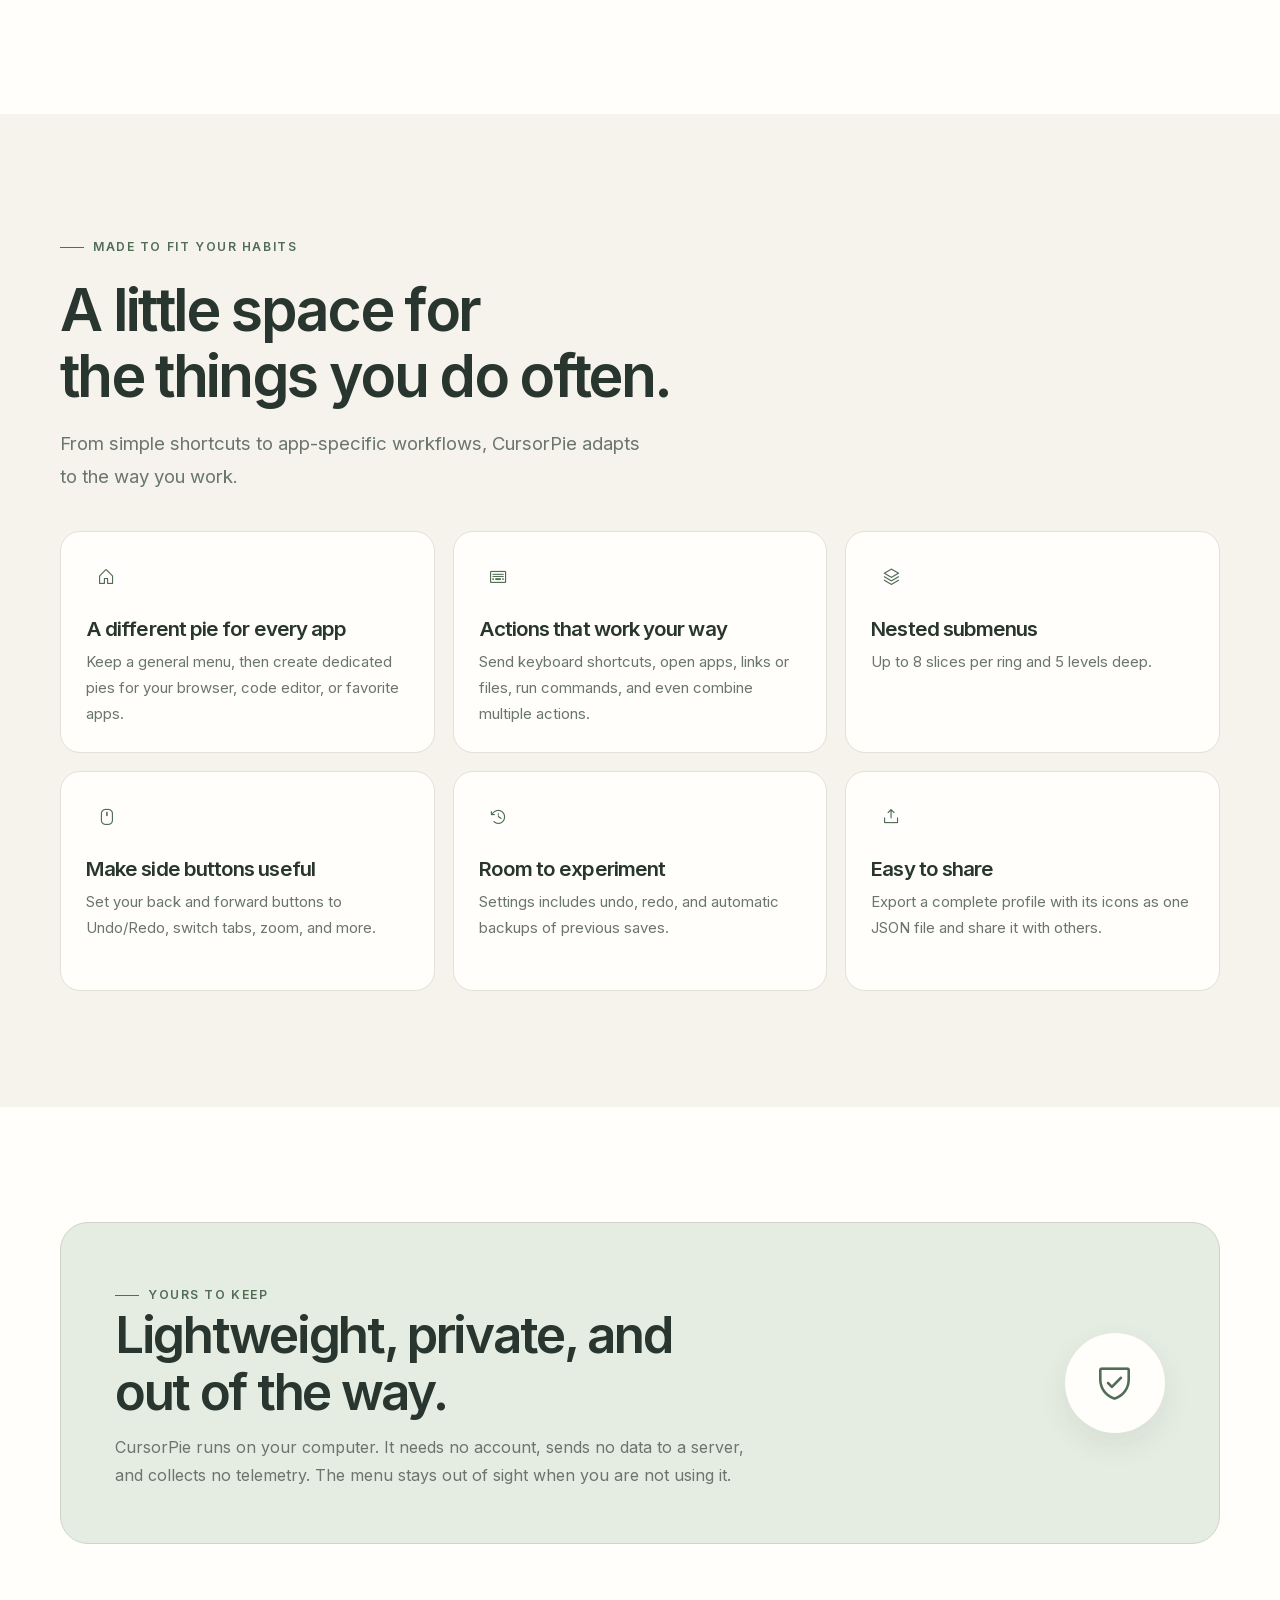
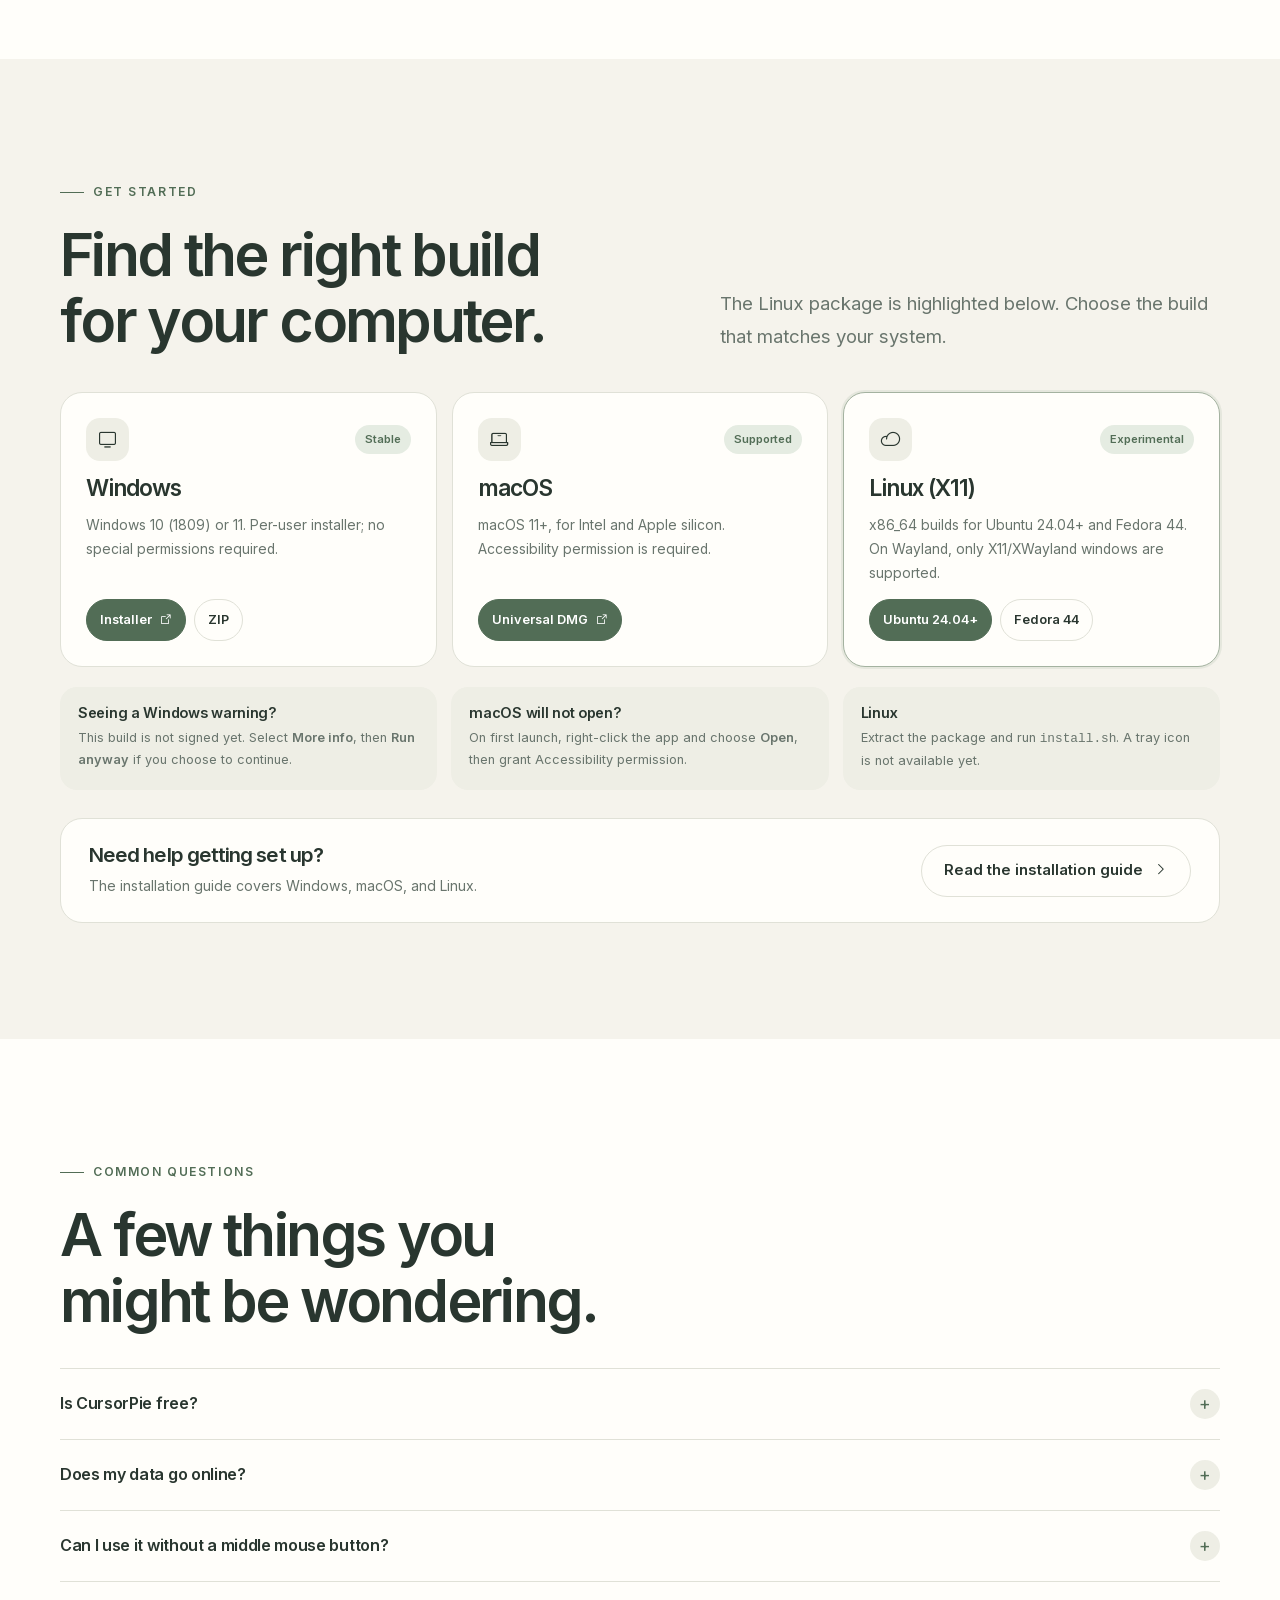
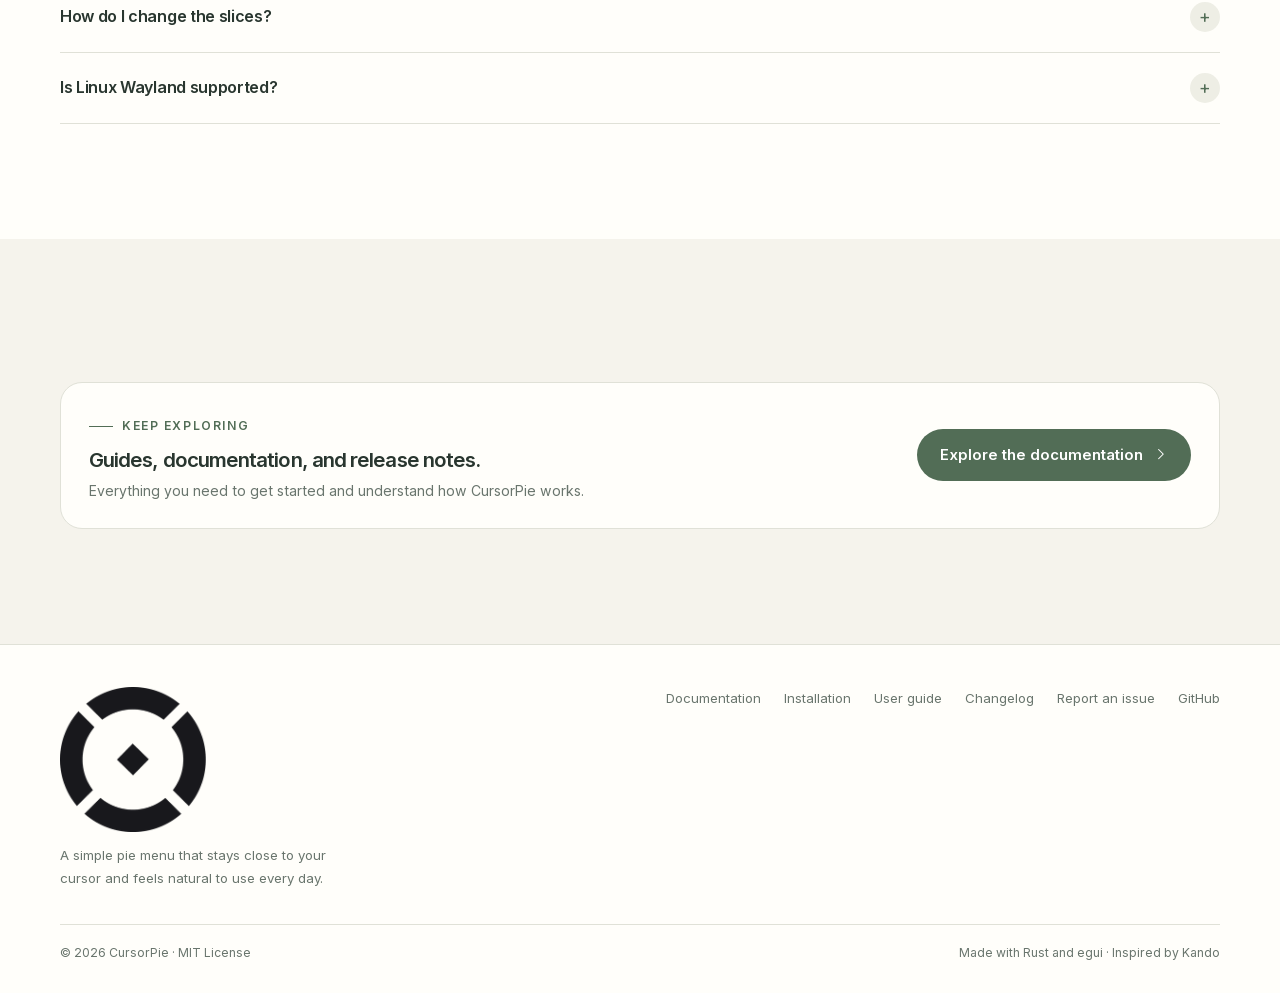
==== commit aad5f7bd: "Add SEO metadata, sitemap and robots.txt" ====
--- a/index.html
+++ b/index.html
@@ -4,8 +4,60 @@
   <meta charset="utf-8">
   <meta name="viewport" content="width=device-width, initial-scale=1, viewport-fit=cover">
   <meta name="theme-color" content="#f5f3ec">
-  <meta name="description" content="CursorPie puts your shortcuts and everyday actions right under your cursor. Hold, flick, release.">
-  <title>CursorPie — Your actions, one gesture away</title>
+  <meta name="description" content="CursorPie is a free, open-source pie menu for Windows, macOS and Linux. Hold a mouse button, flick toward an action, release. Shortcuts, apps and commands right under your cursor.">
+  <title>CursorPie — Free open-source pie menu for Windows, macOS and Linux</title>
+  <meta name="robots" content="index, follow, max-image-preview:large">
+  <link rel="canonical" href="https://sebastvnd.github.io/cursorpie/">
+
+  <meta property="og:type" content="website">
+  <meta property="og:site_name" content="CursorPie">
+  <meta property="og:title" content="CursorPie — Your actions, one gesture away">
+  <meta property="og:description" content="A free, open-source pie menu for your cursor on Windows, macOS and Linux. Hold, flick, release.">
+  <meta property="og:url" content="https://sebastvnd.github.io/cursorpie/">
+  <meta property="og:image" content="https://sebastvnd.github.io/cursorpie/assets/og-image.png">
+  <meta property="og:image:width" content="1200">
+  <meta property="og:image:height" content="630">
+  <meta property="og:image:alt" content="CursorPie logo with the tagline Hold. Flick. Release.">
+  <meta name="twitter:card" content="summary_large_image">
+  <meta name="twitter:title" content="CursorPie — Your actions, one gesture away">
+  <meta name="twitter:description" content="A free, open-source pie menu for your cursor on Windows, macOS and Linux.">
+  <meta name="twitter:image" content="https://sebastvnd.github.io/cursorpie/assets/og-image.png">
+
+  <!-- Google Search Console (HTML tag method): uncomment and paste your own token if you do not use the HTML file method.
+  <meta name="google-site-verification" content="YOUR_TOKEN_HERE">
+  -->
+
+  <script type="application/ld+json">
+  {
+    "@context": "https://schema.org",
+    "@graph": [
+      {
+        "@type": "WebSite",
+        "@id": "https://sebastvnd.github.io/cursorpie/#website",
+        "url": "https://sebastvnd.github.io/cursorpie/",
+        "name": "CursorPie",
+        "alternateName": ["Cursor Pie", "CursorPie pie menu"],
+        "inLanguage": "en"
+      },
+      {
+        "@type": "SoftwareApplication",
+        "@id": "https://sebastvnd.github.io/cursorpie/#software",
+        "name": "CursorPie",
+        "alternateName": "Cursor Pie",
+        "description": "A free, open-source pie menu for your cursor. Hold a mouse button, flick toward an action and release to run shortcuts, open apps or links, and run commands.",
+        "applicationCategory": "UtilitiesApplication",
+        "operatingSystem": "Windows, macOS, Linux",
+        "url": "https://sebastvnd.github.io/cursorpie/",
+        "image": "https://sebastvnd.github.io/cursorpie/assets/og-image.png",
+        "downloadUrl": "https://github.com/sebastvnd/cursorpie/releases/latest",
+        "codeRepository": "https://github.com/sebastvnd/cursorpie",
+        "license": "https://opensource.org/licenses/MIT",
+        "isAccessibleForFree": true,
+        "offers": { "@type": "Offer", "price": "0", "priceCurrency": "USD" }
+      }
+    ]
+  }
+  </script>
   <link rel="icon" href="./assets/cursorpie-mark.png">
   <link rel="stylesheet" href="./assets/site.css">
 </head>
@@ -32,6 +84,12 @@
     </header>
   </div>
 </div>
+
+<noscript>
+  <div class="wrap" style="padding:16px 0">
+    <p><strong>CursorPie</strong> is a free, open-source pie menu for Windows, macOS and Linux. JavaScript is needed for the interactive demo and the documentation viewer. You can also read the sources on <a href="https://github.com/sebastvnd/cursorpie">GitHub</a> or download a build from the <a href="https://github.com/sebastvnd/cursorpie/releases/latest">latest release</a>.</p>
+  </div>
+</noscript>
 
 <main id="main">
   <div id="landing-view">
--- a/assets/site.css
+++ b/assets/site.css
@@ -55,3 +55,93 @@
   .nav a:nth-child(1),.nav a:nth-child(2){display:none}
   .nav a{font-size:.76rem}
 }
+
+
+/* Features: calmer, consistent cards with a balanced grid. */
+.feature-grid {
+  grid-template-columns: repeat(3, minmax(0, 1fr));
+  gap: 18px;
+  margin-top: 38px;
+}
+
+.feature-card,
+.feature-card.wide,
+.feature-card.tall {
+  grid-column: auto;
+  min-height: 220px;
+  padding: 25px;
+  border-radius: 20px;
+  background: var(--paper);
+}
+
+.feature-card.tone-sage,
+.feature-card.tone-peach,
+.feature-card.tone-lilac {
+  background: var(--paper);
+}
+
+.feature-card h3 {
+  max-width: none;
+  margin-bottom: 8px;
+}
+
+.feature-card p {
+  max-width: 38ch;
+}
+
+.feature-icon {
+  width: 40px;
+  height: 40px;
+  margin-bottom: 21px;
+  border-radius: 12px;
+}
+
+.feature-art {
+  display: none;
+}
+
+.feature-card:hover {
+  transform: translateY(-2px);
+  box-shadow: 0 12px 28px rgba(41, 54, 47, .07);
+}
+
+@media (max-width: 900px) {
+  .feature-grid {
+    grid-template-columns: repeat(2, minmax(0, 1fr));
+  }
+
+  .feature-card,
+  .feature-card.wide,
+  .feature-card.tall {
+    min-height: 210px;
+  }
+}
+
+@media (max-width: 680px) {
+  .feature-grid {
+    grid-template-columns: 1fr;
+    gap: 12px;
+    margin-top: 30px;
+  }
+
+  .feature-card,
+  .feature-card.wide,
+  .feature-card.tall {
+    min-height: 0;
+    padding: 22px;
+  }
+
+  .feature-icon {
+    margin-bottom: 17px;
+  }
+}
+
+/* Keep the primary navigation visible while scrolling. */
+.header-shell {
+  position: sticky;
+  top: 0;
+  z-index: 100;
+  background: color-mix(in srgb, var(--page) 94%, transparent);
+  -webkit-backdrop-filter: saturate(140%) blur(12px);
+  backdrop-filter: saturate(140%) blur(12px);
+}
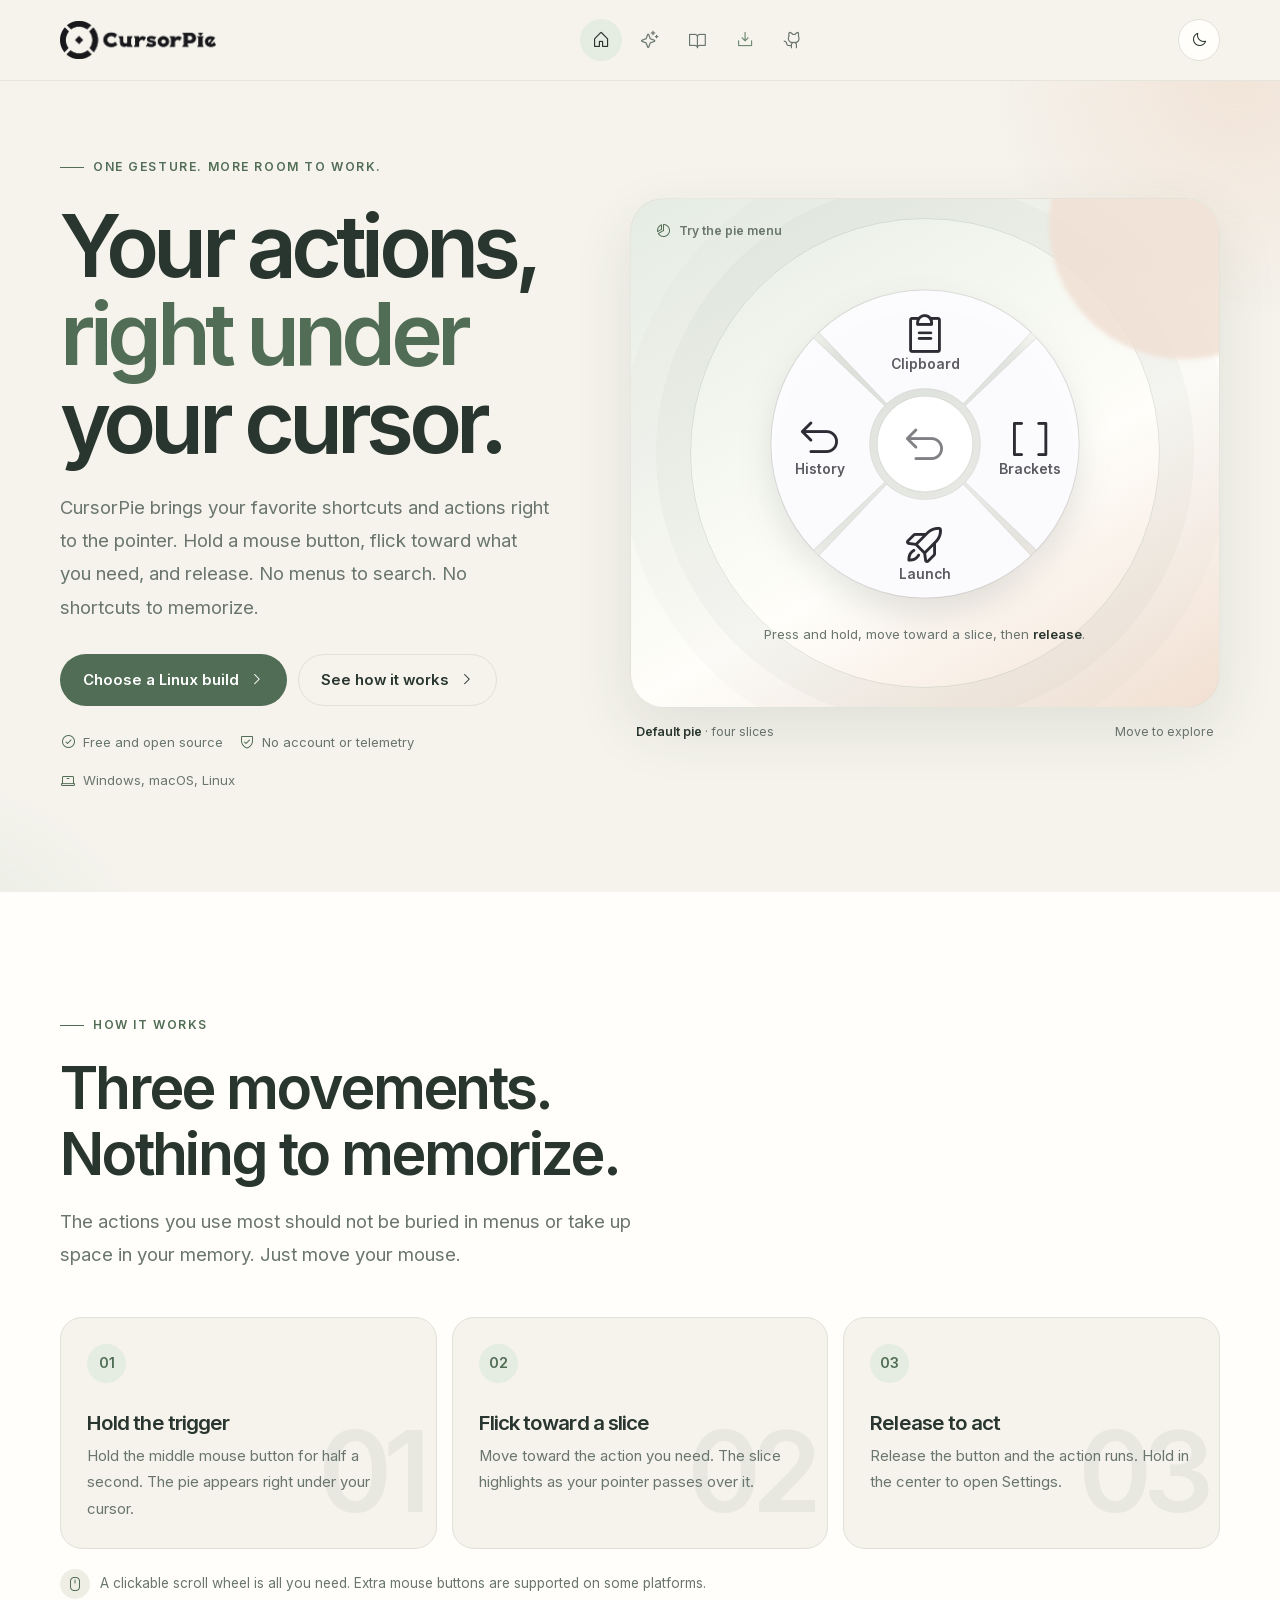
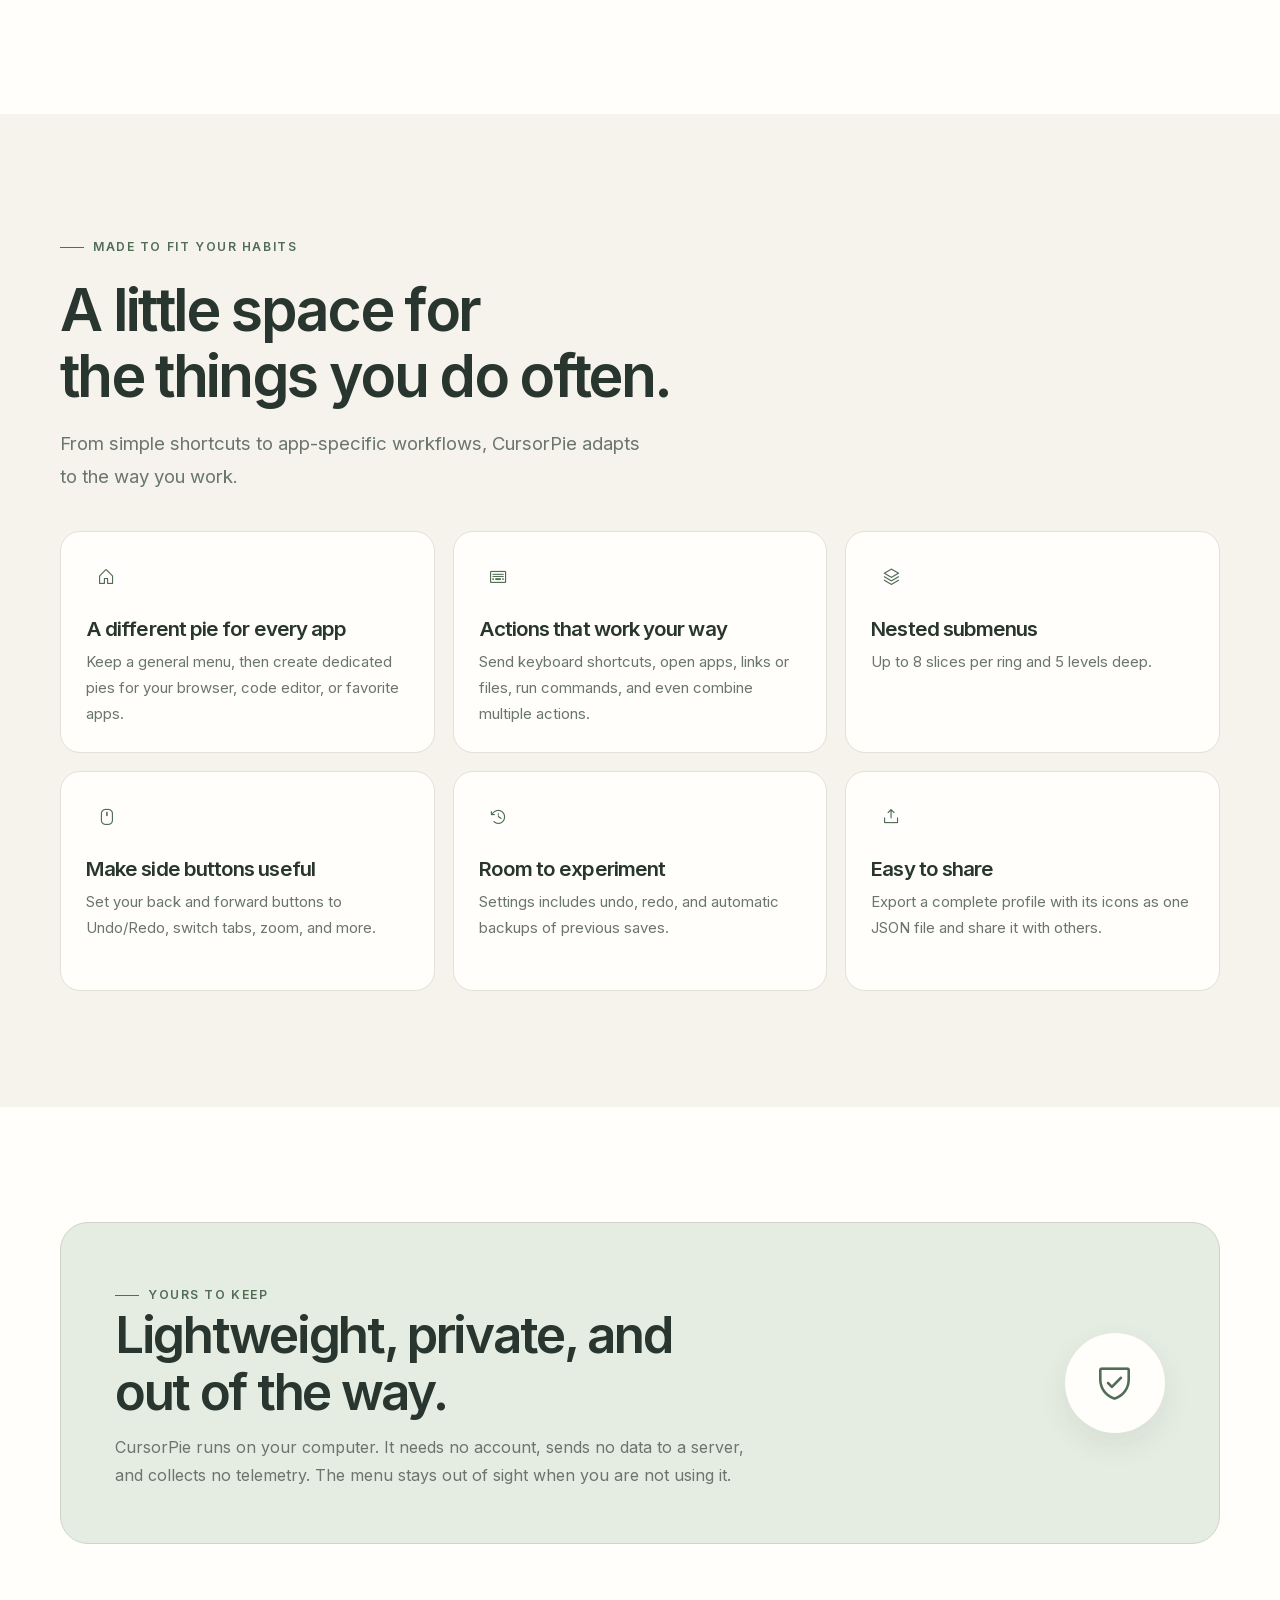
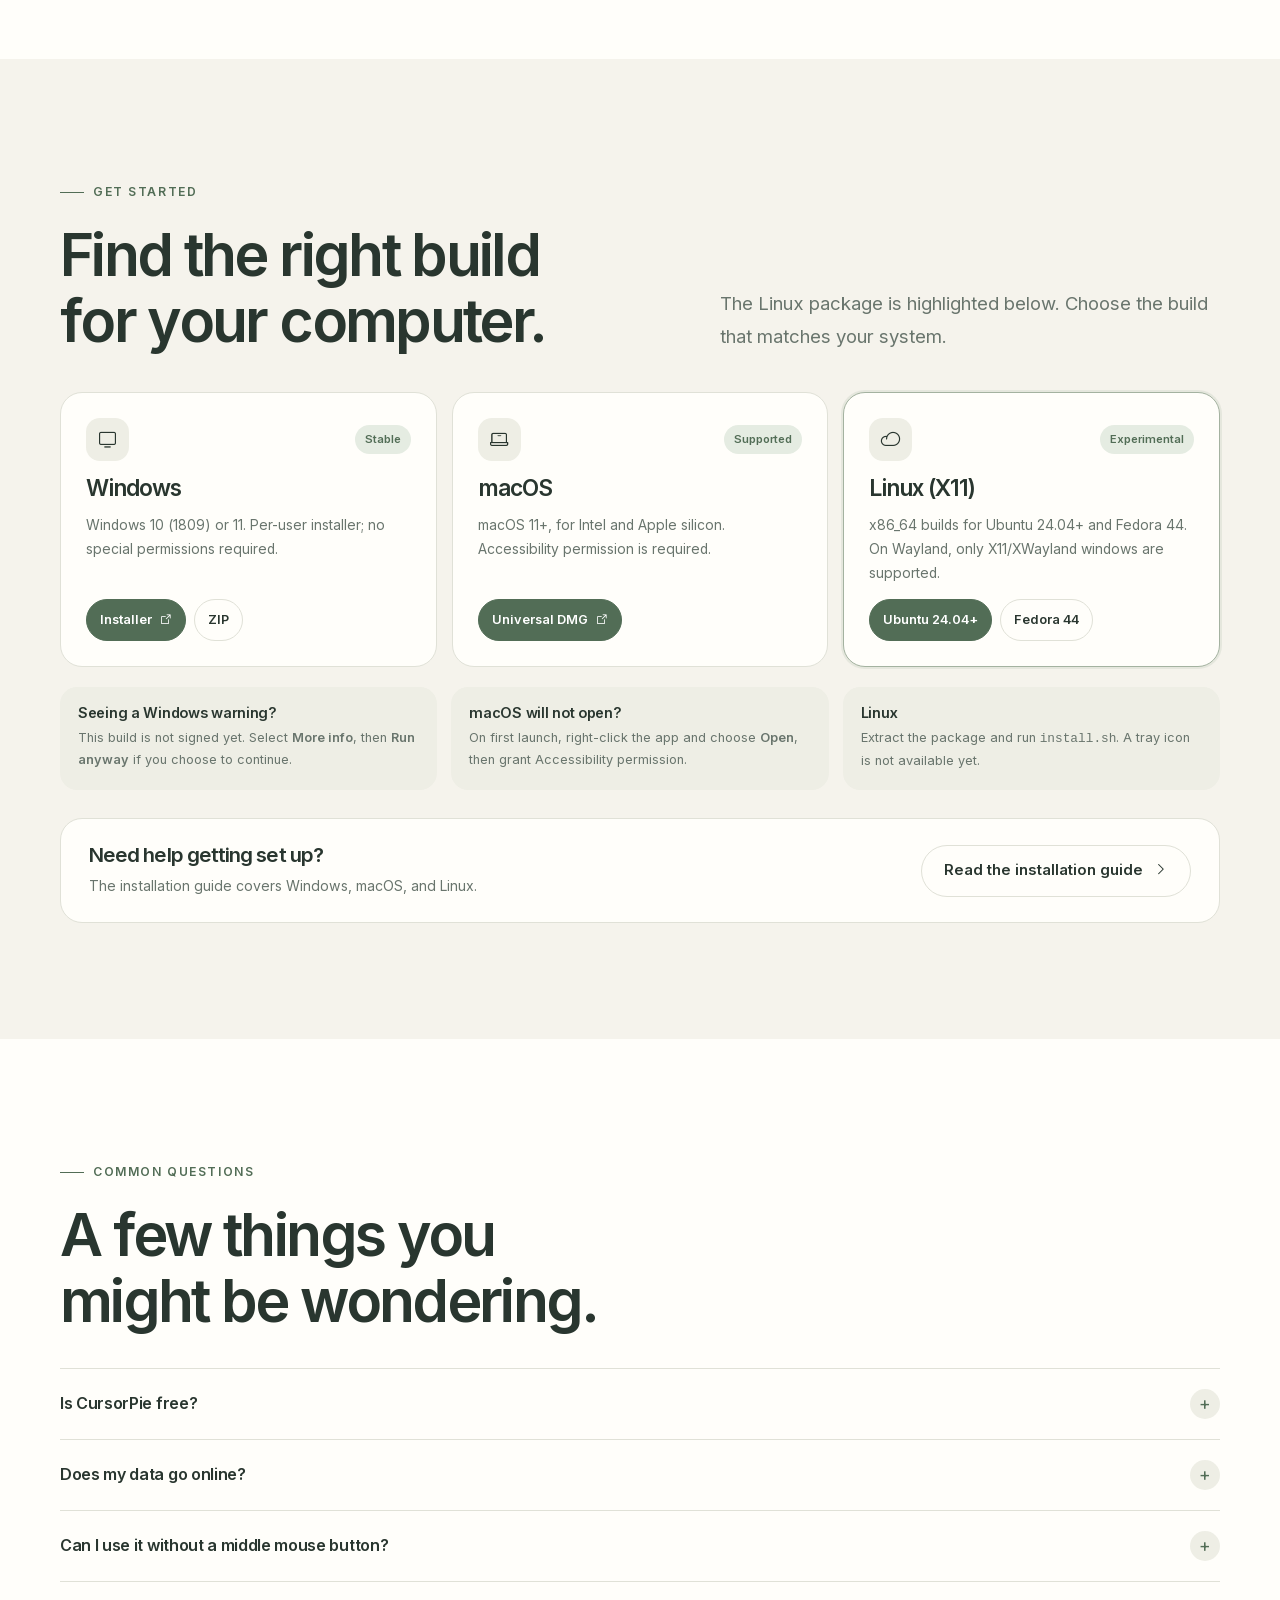
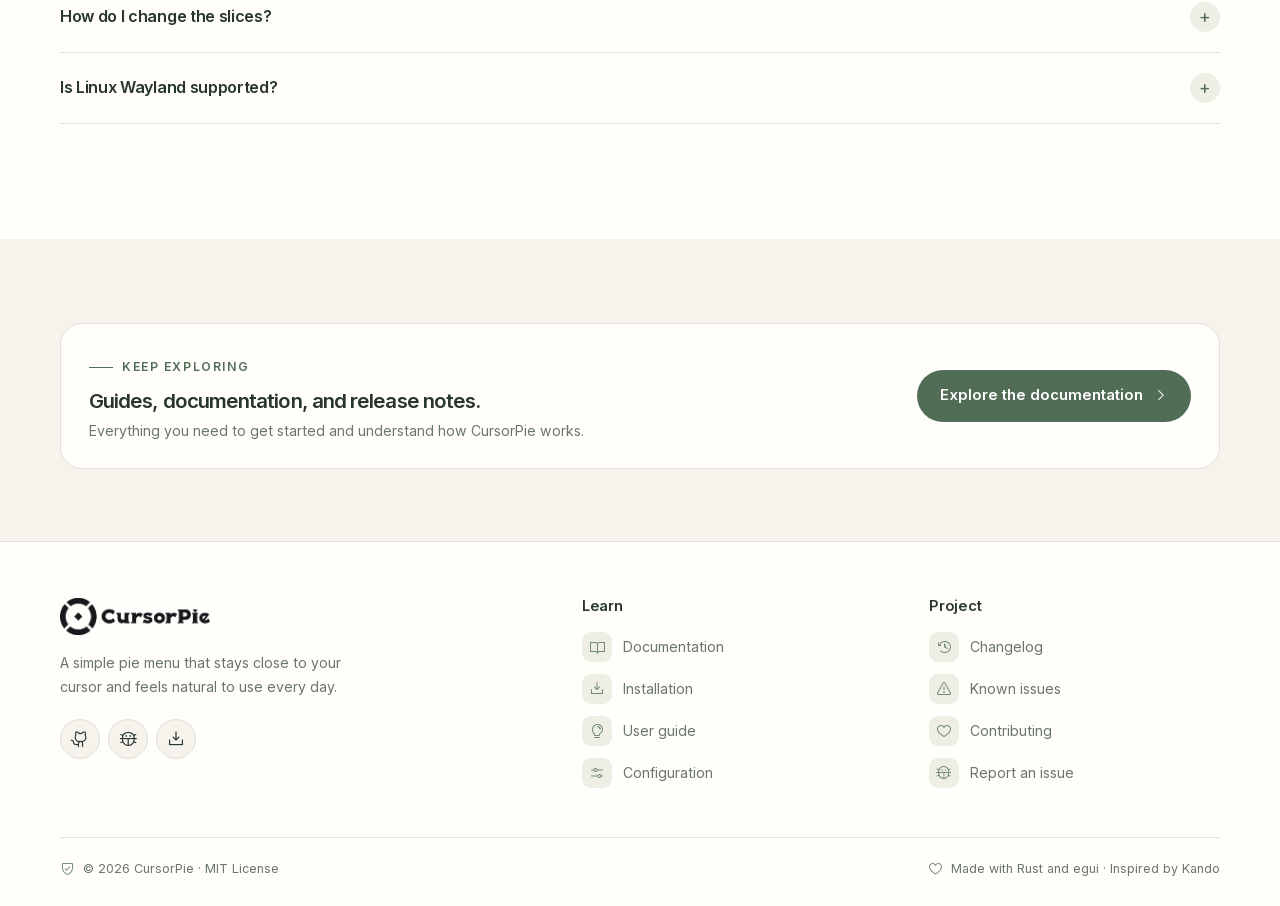
==== commit dabc9918: "Icon color support on pie" ====
--- a/index.html
+++ b/index.html
@@ -59,6 +59,18 @@
   }
   </script>
   <link rel="icon" href="./assets/cursorpie-mark.png">
+  <script>
+    /* Apply the saved theme before first paint so the page never flashes the wrong colours. */
+    (function () {
+      try {
+        var t = localStorage.getItem('cursorpie-theme');
+        if (t !== 'light' && t !== 'dark') t = matchMedia('(prefers-color-scheme: dark)').matches ? 'dark' : 'light';
+        document.documentElement.dataset.theme = t;
+        var m = document.querySelector('meta[name="theme-color"]');
+        if (m) m.setAttribute('content', t === 'dark' ? '#202922' : '#f5f3ec');
+      } catch (e) {}
+    })();
+  </script>
   <link rel="stylesheet" href="./assets/site.css">
 </head>
 <body>
@@ -70,14 +82,14 @@
         <img src="./assets/cursorpie-logo.png" alt="CursorPie">
       </a>
       <nav class="nav" aria-label="Main navigation">
-        <a href="./index.html" data-home-link aria-current="page">Home</a>
-        <a href="./index.html#features">Features</a>
-        <a href="./index.html?doc=docs/README.md" data-doc-link>Documentation</a>
-        <a href="./index.html#download">Download</a>
-        <a href="https://github.com/sebastvnd/cursorpie" target="_blank" rel="noopener">GitHub</a>
+        <a href="./index.html" data-home-link aria-current="page" aria-label="Home" data-tip="Home"><span class="icon" aria-hidden="true">&#xe2c2;</span></a>
+        <a href="./index.html#features" aria-label="Features" data-tip="Features"><span class="icon" aria-hidden="true">&#xe6a2;</span></a>
+        <a href="./index.html?doc=docs/README.md" data-doc-link aria-label="Documentation" data-tip="Documentation"><span class="icon" aria-hidden="true">&#xe0e6;</span></a>
+        <a href="./index.html#download" class="nav-download" aria-label="Download" data-tip="Download"><span class="icon" aria-hidden="true">&#xe20c;</span></a>
+        <a href="https://github.com/sebastvnd/cursorpie" target="_blank" rel="noopener" aria-label="GitHub" data-tip="GitHub"><span class="icon" aria-hidden="true">&#xe576;</span></a>
       </nav>
       <div class="header-tools">
-        <button class="themebtn" type="button" data-theme-toggle aria-label="Switch to dark theme">
+        <button class="themebtn" type="button" data-theme-toggle aria-label="Switch to dark theme" data-tip="Dark theme">
           <span class="icon" aria-hidden="true">&#xe330;</span>
         </button>
       </div>
@@ -198,7 +210,7 @@
       </div>
     </section>
 
-    <section class="section"><div class="wrap"><div class="doc-cta"><div><span class="eyebrow">Keep exploring</span><h3 style="margin-top:12px">Guides, documentation, and release notes.</h3><p>Everything you need to get started and understand how CursorPie works.</p></div><a class="btn" href="./index.html?doc=docs/README.md">Explore the documentation <span class="icon" aria-hidden="true">&#xe13a;</span></a></div></div></section>
+    <section class="section section-cta"><div class="wrap"><div class="doc-cta"><div><span class="eyebrow">Keep exploring</span><h3 style="margin-top:12px">Guides, documentation, and release notes.</h3><p>Everything you need to get started and understand how CursorPie works.</p></div><a class="btn" href="./index.html?doc=docs/README.md">Explore the documentation <span class="icon" aria-hidden="true">&#xe13a;</span></a></div></div></section>
   </div>
 
   <section id="documentation-view" hidden>
@@ -206,7 +218,7 @@
     <div class="wrap docs-layout">
       <aside class="docs-sidebar" aria-label="Documentation pages">
         <h3>Documentation</h3>
-        <a href="?doc=docs/README.md" data-doc-file="docs/README.md"><span class="icon" aria-hidden="true">&#xe1b8;</span> Overview</a>
+        <a href="?doc=docs/README.md" data-doc-file="docs/README.md"><span class="icon" aria-hidden="true">&#xe23a;</span> Overview</a>
         <a href="?doc=docs/INSTALL.md" data-doc-file="docs/INSTALL.md"><span class="icon" aria-hidden="true">&#xe20c;</span> Installation</a>
         <a href="?doc=docs/USER_GUIDE.md" data-doc-file="docs/USER_GUIDE.md"><span class="icon" aria-hidden="true">&#xe0e6;</span> User guide</a>
         <a href="?doc=docs/CONFIGURATION.md" data-doc-file="docs/CONFIGURATION.md"><span class="icon" aria-hidden="true">&#xe434;</span> Configuration</a>
@@ -219,7 +231,7 @@
         <a href="?doc=docs/WINDOWS_MIGRATION.md" data-doc-file="docs/WINDOWS_MIGRATION.md"><span class="icon" aria-hidden="true">&#xe32e;</span> Windows migration</a>
         <a href="?doc=docs/OTHER_DESKTOPS.md" data-doc-file="docs/OTHER_DESKTOPS.md"><span class="icon" aria-hidden="true">&#xe586;</span> Other desktops</a>
         <a href="?doc=docs/UI_DESIGN.md" data-doc-file="docs/UI_DESIGN.md"><span class="icon" aria-hidden="true">&#xe150;</span> UI design</a>
-        <div class="sidebar-note"><span class="icon" aria-hidden="true">&#xe1b8;</span><p>Pages are rendered from the original <code>.md</code> files. Edit the Markdown in the repository to update this site.</p></div>
+        <div class="sidebar-note"><span class="icon" aria-hidden="true">&#xe23a;</span><p>Pages are rendered from the original <code>.md</code> files. Edit the Markdown in the repository to update this site.</p></div>
       </aside>
       <article class="markdown" id="markdown-content" aria-live="polite">
         <div class="markdown-loading"><span class="loading-dot"></span> Loading documentation…</div>
@@ -228,20 +240,41 @@
   </section>
 </main>
 
-<footer>
+<footer class="site-footer">
   <div class="wrap">
-    <div class="footer-top">
-      <div class="footer-brand"><img src="./assets/cursorpie-mark.png" alt=""><p>A simple pie menu that stays close to your cursor and feels natural to use every day.</p></div>
-      <nav class="footer-links" aria-label="Footer navigation">
-        <a href="./index.html?doc=docs/README.md">Documentation</a>
-        <a href="./index.html?doc=docs/INSTALL.md">Installation</a>
-        <a href="./index.html?doc=docs/USER_GUIDE.md">User guide</a>
-        <a href="./index.html?doc=CHANGELOG.md">Changelog</a>
-        <a href="https://github.com/sebastvnd/cursorpie/issues" target="_blank" rel="noopener">Report an issue</a>
-        <a href="https://github.com/sebastvnd/cursorpie" target="_blank" rel="noopener">GitHub</a>
+    <div class="footer-grid">
+      <div class="footer-brand">
+        <a href="./index.html" aria-label="CursorPie home"><img src="./assets/cursorpie-logo.png" alt="CursorPie"></a>
+        <p>A simple pie menu that stays close to your cursor and feels natural to use every day.</p>
+        <div class="footer-social">
+          <a class="footer-icon" href="https://github.com/sebastvnd/cursorpie" target="_blank" rel="noopener" aria-label="GitHub" data-tip="GitHub"><span class="icon" aria-hidden="true">&#xe576;</span></a>
+          <a class="footer-icon" href="https://github.com/sebastvnd/cursorpie/issues" target="_blank" rel="noopener" aria-label="Report an issue" data-tip="Report an issue"><span class="icon" aria-hidden="true">&#xe5f4;</span></a>
+          <a class="footer-icon" href="./index.html#download" aria-label="Download" data-tip="Download"><span class="icon" aria-hidden="true">&#xe20c;</span></a>
+        </div>
+      </div>
+      <nav class="footer-col" aria-label="Learn">
+        <h4>Learn</h4>
+        <ul>
+          <li><a href="./index.html?doc=docs/README.md"><span class="icon" aria-hidden="true">&#xe0e6;</span>Documentation</a></li>
+          <li><a href="./index.html?doc=docs/INSTALL.md"><span class="icon" aria-hidden="true">&#xe20c;</span>Installation</a></li>
+          <li><a href="./index.html?doc=docs/USER_GUIDE.md"><span class="icon" aria-hidden="true">&#xe2dc;</span>User guide</a></li>
+          <li><a href="./index.html?doc=docs/CONFIGURATION.md"><span class="icon" aria-hidden="true">&#xe434;</span>Configuration</a></li>
+        </ul>
+      </nav>
+      <nav class="footer-col" aria-label="Project">
+        <h4>Project</h4>
+        <ul>
+          <li><a href="./index.html?doc=CHANGELOG.md"><span class="icon" aria-hidden="true">&#xe1a0;</span>Changelog</a></li>
+          <li><a href="./index.html?doc=docs/KNOWN_ISSUES.md"><span class="icon" aria-hidden="true">&#xe4e0;</span>Known issues</a></li>
+          <li><a href="./index.html?doc=CONTRIBUTING.md"><span class="icon" aria-hidden="true">&#xe2a8;</span>Contributing</a></li>
+          <li><a href="https://github.com/sebastvnd/cursorpie/issues" target="_blank" rel="noopener"><span class="icon" aria-hidden="true">&#xe5f4;</span>Report an issue</a></li>
+        </ul>
       </nav>
     </div>
-    <div class="footer-bottom"><span>© <span data-year>2026</span> CursorPie · MIT License</span><span>Made with Rust and egui · Inspired by Kando</span></div>
+    <div class="footer-bottom">
+      <span><i class="icon" aria-hidden="true">&#xe40c;</i><span>© <span data-year>2026</span> CursorPie · MIT License</span></span>
+      <span><i class="icon" aria-hidden="true">&#xe2a8;</i><span>Made with Rust and egui · Inspired by Kando</span></span>
+    </div>
   </div>
 </footer>
 
--- a/assets/site.css
+++ b/assets/site.css
@@ -2,12 +2,12 @@
 @font-face{font-family:CursorPieIconsFill;src:url('./fonts/Icons-Fill.ttf') format('truetype');font-display:swap}
 @font-face{font-family:InterLocal;src:url('./fonts/Inter-Regular.ttf') format('truetype');font-weight:400;font-display:swap}
 @font-face{font-family:InterLocal;src:url('./fonts/Inter-SemiBold.ttf') format('truetype');font-weight:600 800;font-display:swap}
-:root{color-scheme:light;--page:#f5f3ec;--paper:#fffefa;--paper-2:#eeeee5;--ink:#29362f;--muted:#69756d;--line:#e0e1d7;--accent:#728b73;--accent-deep:#526d56;--accent-soft:#e5ece2;--lilac:#e9e5f4;--peach:#f1dfd2;--shadow:0 22px 60px rgba(51,64,49,.10);--radius:26px;--body:'InterLocal',Inter,system-ui,-apple-system,'Segoe UI',sans-serif;scroll-behavior:smooth;scroll-padding-top:90px;box-sizing:border-box}
+:root{color-scheme:light;--page:#f5f3ec;--paper:#fffefa;--paper-2:#eeeee5;--ink:#29362f;--muted:#69756d;--line:#e0e1d7;--accent:#728b73;--accent-deep:#526d56;--accent-soft:#e5ece2;--lilac:#e9e5f4;--peach:#f1dfd2;--shadow:0 22px 60px rgba(51,64,49,.10);--radius:26px;--body:'InterLocal',Inter,system-ui,-apple-system,'Segoe UI',sans-serif;scroll-behavior:smooth;--header-h:82px;scroll-padding-top:calc(var(--header-h) + 14px);box-sizing:border-box}
 :root[data-theme="dark"]{color-scheme:dark;--page:#202922;--paper:#29342c;--paper-2:#354138;--ink:#f3f1e9;--muted:#b8c1b8;--line:#445247;--accent:#a5b89a;--accent-deep:#657e63;--accent-soft:#39493d;--lilac:#403b50;--peach:#4b3d34;--shadow:0 24px 70px rgba(0,0,0,.22)}
 @media(prefers-color-scheme:dark){:root:not([data-theme="light"]){color-scheme:dark;--page:#202922;--paper:#29342c;--paper-2:#354138;--ink:#f3f1e9;--muted:#b8c1b8;--line:#445247;--accent:#a5b89a;--accent-deep:#657e63;--accent-soft:#39493d;--lilac:#403b50;--peach:#4b3d34;--shadow:0 24px 70px rgba(0,0,0,.22)}}
 :root[data-theme="dark"] .brand img,:root[data-theme="dark"] .footer-brand img{filter:invert(1)}
 @media(prefers-color-scheme:dark){:root:not([data-theme="light"]) .brand img,:root:not([data-theme="light"]) .footer-brand img{filter:invert(1)}}
-*,*::before,*::after{box-sizing:inherit}html{min-width:320px}body{margin:0;background:var(--page);color:var(--ink);font:400 16px/1.7 var(--body);-webkit-font-smoothing:antialiased;transition:background .25s,color .25s}a{color:var(--accent-deep)}button{font:inherit}img{max-width:100%} :focus-visible{outline:3px solid var(--accent);outline-offset:4px;border-radius:8px}.wrap{width:min(1160px,calc(100% - 48px));margin-inline:auto}.icon{font-family:CursorPieIcons;font-weight:400;font-style:normal;line-height:1;display:inline-block;vertical-align:middle;-webkit-font-smoothing:antialiased}.icon-fill{font-family:CursorPieIconsFill}.skip-link{position:absolute;left:-9999px;top:8px;z-index:100;background:var(--paper);padding:10px 16px;border-radius:10px}.skip-link:focus{left:10px}
+*,*::before,*::after{box-sizing:inherit}html{min-width:320px}body{margin:0;background:var(--page);color:var(--ink);font:400 16px/1.7 var(--body);-webkit-font-smoothing:antialiased}a{color:var(--accent-deep)}button{font:inherit}img{max-width:100%} :focus-visible{outline:3px solid var(--accent);outline-offset:4px;border-radius:8px}.wrap{width:min(1160px,calc(100% - 48px));margin-inline:auto}.icon{font-family:CursorPieIcons;font-weight:400;font-style:normal;line-height:1;display:inline-block;vertical-align:middle;-webkit-font-smoothing:antialiased}.icon-fill{font-family:CursorPieIconsFill}.skip-link{position:absolute;left:-9999px;top:8px;z-index:100;background:var(--paper);padding:10px 16px;border-radius:10px}.skip-link:focus{left:10px}
 h1,h2,h3,h4,p{margin-top:0}h1,h2,h3,h4{letter-spacing:-.045em;line-height:1.12;font-weight:650}h1{font-size:clamp(3rem,6.8vw,6rem);line-height:1.01;letter-spacing:-.067em;margin:0}h2{font-size:clamp(2.2rem,4.6vw,3.8rem);margin-bottom:0}h3{font-size:1.28rem;margin-bottom:9px}p{margin-bottom:0}.eyebrow{display:inline-flex;align-items:center;gap:9px;color:var(--accent-deep);font-size:.76rem;font-weight:700;letter-spacing:.13em;text-transform:uppercase}.eyebrow:before{content:"";height:1px;width:24px;background:currentColor}.lead{color:var(--muted);font-size:clamp(1.02rem,1.45vw,1.18rem);line-height:1.8;max-width:600px}.section-heading{max-width:740px}.section-heading .eyebrow{margin-bottom:19px}.section-heading .lead{margin-top:18px}.btn{display:inline-flex;align-items:center;justify-content:center;gap:10px;min-height:52px;padding:0 22px;border:1px solid transparent;border-radius:999px;background:var(--accent-deep);color:#fff;text-decoration:none;font-size:.93rem;font-weight:650;cursor:pointer;transition:transform .2s,box-shadow .2s,background .2s}.btn:hover{transform:translateY(-2px);box-shadow:0 10px 24px rgba(56,76,57,.16);background:var(--accent)}.btn-secondary{background:transparent;color:var(--ink);border-color:var(--line)}.btn-secondary:hover{background:var(--paper);color:var(--ink);box-shadow:none;border-color:var(--accent)}
 /* Header */
 .site-header{position:relative;z-index:20;display:flex;align-items:center;justify-content:space-between;gap:24px;padding:19px 0}.header-shell{background:var(--page);border-bottom:1px solid color-mix(in srgb,var(--line) 72%,transparent)}.brand{display:inline-flex;align-items:center;justify-content:flex-start;width:156px;height:42px;flex:0 0 156px;text-decoration:none}.brand img{display:block;width:156px;height:auto;object-fit:contain;transition:filter .2s}.nav{display:flex;align-items:center;gap:clamp(16px,2.6vw,32px)}.nav a{color:var(--muted);text-decoration:none;font-size:.9rem;font-weight:600;transition:color .2s}.nav a:hover,.nav a[aria-current="page"]{color:var(--ink)}.nav .nav-download{color:var(--accent-deep)}.header-tools{display:flex;align-items:center;gap:10px}.themebtn{width:42px;height:42px;border:1px solid var(--line);border-radius:50%;background:var(--paper);color:var(--ink);cursor:pointer;display:grid;place-items:center;font-size:1.05rem;transition:background .2s,border-color .2s}.themebtn:hover{border-color:var(--accent)}.menu-toggle{display:none;width:42px;height:42px;border:1px solid var(--line);border-radius:50%;background:var(--paper);color:var(--ink);font-size:1.1rem}
@@ -20,11 +20,11 @@
 .platform-intro{display:flex;align-items:end;justify-content:space-between;gap:25px}.platform-intro .lead{max-width:500px}.os-grid{display:grid;grid-template-columns:repeat(3,1fr);gap:15px;margin-top:38px}.os-card{display:flex;flex-direction:column;gap:14px;padding:25px;border:1px solid var(--line);border-radius:22px;background:var(--paper);min-height:260px}.os-card.recommended{border-color:color-mix(in srgb,var(--accent) 55%,var(--line));box-shadow:0 0 0 2px color-mix(in srgb,var(--accent) 12%,transparent)}.os-top{display:flex;align-items:center;justify-content:space-between;gap:12px}.os-symbol{display:grid;place-items:center;width:43px;height:43px;border-radius:14px;background:var(--paper-2);color:var(--ink);font-size:1.3rem}.badge{display:inline-flex;align-items:center;padding:5px 10px;border-radius:999px;background:var(--accent-soft);color:var(--accent-deep);font-size:.7rem;font-weight:700}.os-card h3{margin:0;font-size:1.42rem}.os-card p{color:var(--muted);font-size:.87rem;line-height:1.7}.os-links{display:flex;flex-wrap:wrap;gap:8px;margin-top:auto}.os-links a{display:inline-flex;align-items:center;gap:7px;padding:9px 13px;border:1px solid var(--line);border-radius:999px;text-decoration:none;color:var(--ink);font-size:.8rem;font-weight:650}.os-links a:first-child{background:var(--accent-deep);border-color:var(--accent-deep);color:#fff}.os-links a:hover{border-color:var(--accent)}.download-notes{display:grid;grid-template-columns:repeat(3,1fr);gap:14px;margin-top:20px}.download-note{padding:18px;border-radius:17px;background:var(--paper-2)}.download-note h4{margin:0 0 6px;font-size:.9rem;letter-spacing:-.02em}.download-note p{color:var(--muted);font-size:.8rem;line-height:1.7}.doc-cta{display:flex;align-items:center;justify-content:space-between;gap:22px;margin-top:28px;padding:25px 28px;border-radius:22px;background:var(--paper);border:1px solid var(--line)}.doc-cta h3{margin:0 0 7px}.doc-cta p{color:var(--muted);font-size:.88rem}
 .faq-list{margin-top:34px;border-top:1px solid var(--line)}details{padding:20px 0;border-bottom:1px solid var(--line)}details summary{display:flex;align-items:center;justify-content:space-between;gap:20px;cursor:pointer;list-style:none;font-weight:650;letter-spacing:-.02em}details summary::-webkit-details-marker{display:none}details summary:after{content:'+';display:grid;place-items:center;flex:0 0 30px;width:30px;height:30px;border-radius:50%;background:var(--paper-2);color:var(--accent-deep);font-size:1.1rem;font-weight:400}details[open] summary:after{content:'−'}details p{max-width:700px;margin:12px 42px 0 0;color:var(--muted);font-size:.92rem}
 /* Footer */
-footer{padding:42px 0 30px;border-top:1px solid var(--line);background:var(--paper)}.footer-top{display:flex;align-items:start;justify-content:space-between;gap:35px}.footer-brand{display:flex;flex-direction:column;align-items:flex-start;gap:12px}.footer-brand img{width:146px;height:auto;object-fit:contain}.footer-brand p{max-width:300px;margin:0;color:var(--muted);font-size:.83rem}.footer-links{display:flex;flex-wrap:wrap;gap:12px 23px}.footer-links a{color:var(--muted);text-decoration:none;font-size:.83rem}.footer-links a:hover{color:var(--ink)}.footer-bottom{display:flex;justify-content:space-between;gap:18px;margin-top:35px;padding-top:18px;border-top:1px solid var(--line);color:var(--muted);font-size:.76rem}
+/* footer: see the "Footer" block at the end of this file */
 /* Docs */
-.docs-hero{padding:64px 0 34px;background:var(--page)}.docs-hero h1{font-size:clamp(2.7rem,5vw,4.7rem)}.docs-hero .lead{margin-top:17px}.docs-layout{display:grid;grid-template-columns:245px minmax(0,1fr);gap:56px;padding:30px 0 100px;align-items:start}.docs-sidebar{position:sticky;top:22px;padding:19px;border:1px solid var(--line);border-radius:20px;background:var(--paper)}.docs-sidebar h3{margin:0 0 13px;font-size:.95rem}.docs-sidebar a{display:flex;align-items:center;gap:9px;padding:8px 9px;border-radius:9px;color:var(--muted);font-size:.82rem;text-decoration:none;line-height:1.35}.docs-sidebar a:hover,.docs-sidebar a[aria-current="page"]{background:var(--accent-soft);color:var(--accent-deep)}.docs-sidebar .icon{font-size:1rem}.doc-content{min-width:0}.breadcrumbs{display:flex;align-items:center;gap:8px;margin:0 0 25px;color:var(--muted);font-size:.78rem}.breadcrumbs a{color:var(--muted);text-decoration:none}.markdown{min-width:0;overflow-wrap:anywhere}.markdown h1{font-size:clamp(2.35rem,4.5vw,3.5rem);margin:0 0 22px}.markdown h2{font-size:clamp(1.65rem,3vw,2.25rem);margin:2.1em 0 .7em;padding-top:1.1em;border-top:1px solid var(--line)}.markdown h3{margin:1.7em 0 .55em;font-size:1.27rem}.markdown h4{margin:1.4em 0 .5em;font-size:1.05rem}.markdown p,.markdown li{color:var(--muted);font-size:.95rem;line-height:1.8}.markdown strong{color:var(--ink);font-weight:650}.markdown a{color:var(--accent-deep);text-decoration-thickness:1px;text-underline-offset:3px}.markdown ul,.markdown ol{padding-left:1.45rem;margin:10px 0 22px}.markdown li{padding-left:4px;margin:.28em 0}.markdown blockquote{margin:22px 0;padding:14px 19px;border-left:3px solid var(--accent);border-radius:0 12px 12px 0;background:var(--accent-soft);color:var(--muted)}.markdown blockquote p{margin:0}.markdown pre{overflow:auto;padding:18px;border:1px solid var(--line);border-radius:15px;background:var(--paper-2);color:var(--ink);font-size:.82rem;line-height:1.65}.markdown code{padding:.15em .35em;border-radius:5px;background:var(--paper-2);color:var(--ink);font:500 .86em ui-monospace,SFMono-Regular,Consolas,monospace}.markdown pre code{padding:0;background:transparent;font-size:inherit}.markdown table{width:100%;border-collapse:collapse;margin:20px 0 28px;font-size:.86rem;display:block;overflow-x:auto}.markdown th,.markdown td{padding:11px 13px;border-bottom:1px solid var(--line);text-align:left;vertical-align:top;min-width:110px}.markdown th{background:var(--paper-2);color:var(--ink);font-weight:650}.markdown td{color:var(--muted)}.markdown hr{border:0;border-top:1px solid var(--line);margin:36px 0}.markdown img{border-radius:16px}.doc-index-grid{display:grid;grid-template-columns:repeat(2,1fr);gap:14px;margin-top:35px}.doc-index-card{display:flex;gap:16px;align-items:start;min-height:150px;padding:22px;border:1px solid var(--line);border-radius:19px;background:var(--paper);color:var(--ink);text-decoration:none;transition:transform .2s,box-shadow .2s}.doc-index-card:hover{transform:translateY(-3px);box-shadow:var(--shadow)}.doc-index-icon{display:grid;place-items:center;width:42px;height:42px;flex:0 0 42px;border-radius:13px;background:var(--accent-soft);color:var(--accent-deep);font-size:1.2rem}.doc-index-card h3{margin:1px 0 7px;font-size:1.04rem}.doc-index-card p{color:var(--muted);font-size:.82rem;line-height:1.65}.doc-index-card .mini-link{display:inline-block;margin-top:9px;color:var(--accent-deep);font-weight:650;font-size:.78rem}
+.docs-hero{padding:64px 0 34px;background:var(--page)}.docs-hero h1{font-size:clamp(2.7rem,5vw,4.7rem)}.docs-hero .lead{margin-top:17px}.docs-layout{display:grid;grid-template-columns:245px minmax(0,1fr);gap:56px;padding:30px 0 100px;align-items:start}.docs-sidebar{position:sticky;top:calc(var(--header-h) + 18px);max-height:calc(100vh - var(--header-h) - 36px);overflow-y:auto;overscroll-behavior:contain;padding:19px;border:1px solid var(--line);border-radius:20px;background:var(--paper)}.docs-sidebar h3{margin:0 0 13px;font-size:.95rem}.docs-sidebar a{display:flex;align-items:center;gap:9px;padding:8px 9px;border-radius:9px;color:var(--muted);font-size:.82rem;text-decoration:none;line-height:1.35}.docs-sidebar a:hover,.docs-sidebar a[aria-current="page"]{background:var(--accent-soft);color:var(--accent-deep)}.docs-sidebar .icon{font-size:1rem}.doc-content{min-width:0}.breadcrumbs{display:flex;align-items:center;gap:8px;margin:0 0 25px;color:var(--muted);font-size:.78rem}.breadcrumbs a{color:var(--muted);text-decoration:none}.markdown{min-width:0;overflow-wrap:anywhere}.markdown h1{font-size:clamp(2.35rem,4.5vw,3.5rem);margin:0 0 22px}.markdown h2{font-size:clamp(1.65rem,3vw,2.25rem);margin:2.1em 0 .7em;padding-top:1.1em;border-top:1px solid var(--line)}.markdown h3{margin:1.7em 0 .55em;font-size:1.27rem}.markdown h4{margin:1.4em 0 .5em;font-size:1.05rem}.markdown p,.markdown li{color:var(--muted);font-size:.95rem;line-height:1.8}.markdown strong{color:var(--ink);font-weight:650}.markdown a{color:var(--accent-deep);text-decoration-thickness:1px;text-underline-offset:3px}.markdown ul,.markdown ol{padding-left:1.45rem;margin:10px 0 22px}.markdown li{padding-left:4px;margin:.28em 0}.markdown blockquote{margin:22px 0;padding:14px 19px;border-left:3px solid var(--accent);border-radius:0 12px 12px 0;background:var(--accent-soft);color:var(--muted)}.markdown blockquote p{margin:0}.markdown pre{overflow:auto;padding:18px;border:1px solid var(--line);border-radius:15px;background:var(--paper-2);color:var(--ink);font-size:.82rem;line-height:1.65}.markdown code{padding:.15em .35em;border-radius:5px;background:var(--paper-2);color:var(--ink);font:500 .86em ui-monospace,SFMono-Regular,Consolas,monospace}.markdown pre code{padding:0;background:transparent;font-size:inherit}.markdown table{width:100%;border-collapse:collapse;margin:20px 0 28px;font-size:.86rem;display:block;overflow-x:auto}.markdown th,.markdown td{padding:11px 13px;border-bottom:1px solid var(--line);text-align:left;vertical-align:top;min-width:110px}.markdown th{background:var(--paper-2);color:var(--ink);font-weight:650}.markdown td{color:var(--muted)}.markdown hr{border:0;border-top:1px solid var(--line);margin:36px 0}.markdown img{border-radius:16px}.doc-index-grid{display:grid;grid-template-columns:repeat(2,1fr);gap:14px;margin-top:35px}.doc-index-card{display:flex;gap:16px;align-items:start;min-height:150px;padding:22px;border:1px solid var(--line);border-radius:19px;background:var(--paper);color:var(--ink);text-decoration:none;transition:transform .2s,box-shadow .2s}.doc-index-card:hover{transform:translateY(-3px);box-shadow:var(--shadow)}.doc-index-icon{display:grid;place-items:center;width:42px;height:42px;flex:0 0 42px;border-radius:13px;background:var(--accent-soft);color:var(--accent-deep);font-size:1.2rem}.doc-index-card h3{margin:1px 0 7px;font-size:1.04rem}.doc-index-card p{color:var(--muted);font-size:.82rem;line-height:1.65}.doc-index-card .mini-link{display:inline-block;margin-top:9px;color:var(--accent-deep);font-weight:650;font-size:.78rem}
 @media(max-width:900px){.hero-grid{grid-template-columns:1fr;gap:32px}.hero{padding-top:47px}.hero-copy{max-width:760px}.visual-card{min-height:470px}.steps-grid{grid-template-columns:1fr 1fr}.feature-card,.feature-card.wide,.feature-card.tall{grid-column:span 6}.os-grid{grid-template-columns:1fr 1fr}.download-notes{grid-template-columns:1fr 1fr}.docs-layout{grid-template-columns:205px minmax(0,1fr);gap:28px}}
-@media(max-width:680px){.wrap{width:min(100% - 34px,1160px)}.site-header{padding:13px 0}.nav{gap:12px}.nav a{font-size:.78rem}.nav a:nth-child(1){display:none}.nav a:nth-child(2){display:none}.brand{width:132px;height:36px;flex-basis:132px}.brand img{width:132px;height:auto}.themebtn{width:38px;height:38px}.hero{padding:38px 0 72px}.hero-grid{gap:26px}.hero-copy h1{font-size:clamp(2.9rem,14vw,4.5rem)}.hero-copy .lead{margin:20px 0 24px}.hero-meta{gap:10px 14px;font-size:.75rem}.visual-card{min-height:400px;border-radius:25px}.stage{height:370px}.stage svg{width:min(78vw,310px);height:min(78vw,310px)}.stage-hint{bottom:14px;font-size:.74rem}.visual-tag{left:17px;top:17px}.visual-foot{font-size:.68rem}.section{padding:72px 0}.steps-grid{grid-template-columns:1fr;gap:11px;margin-top:32px}.step-card{min-height:180px;padding:22px}.step-index{margin-bottom:17px}.step-card .step-ghost{font-size:5rem}.feature-grid{gap:11px;margin-top:32px}.feature-card,.feature-card.wide,.feature-card.tall{grid-column:span 12;min-height:210px;padding:22px}.feature-icon{margin-bottom:19px}.privacy-panel{grid-template-columns:1fr;gap:20px}.privacy-mark{width:65px;height:65px;font-size:1.7rem;grid-row:1}.platform-intro{display:block}.platform-intro .lead{margin-top:12px}.os-grid{grid-template-columns:1fr;margin-top:28px}.os-card{min-height:unset}.download-notes{grid-template-columns:1fr}.doc-cta{display:block;padding:22px}.doc-cta .btn{margin-top:17px}.footer-top,.footer-bottom{display:block}.footer-links{margin-top:25px;gap:12px 18px}.footer-bottom span{display:block;margin-top:7px}.docs-hero{padding:44px 0 22px}.docs-layout{display:block;padding:15px 0 70px}.docs-sidebar{position:static;display:flex;flex-wrap:wrap;gap:3px;padding:12px;margin-bottom:28px}.docs-sidebar h3{width:100%;margin:2px 7px 7px}.docs-sidebar a{padding:7px 9px}.doc-index-grid{grid-template-columns:1fr}.markdown h2{margin-top:1.65em}.markdown p,.markdown li{font-size:.91rem}}
+@media(max-width:680px){.wrap{width:min(100% - 34px,1160px)}.site-header{padding:13px 0}.nav{gap:12px}.nav a{font-size:.78rem}.brand{width:132px;height:36px;flex-basis:132px}.brand img{width:132px;height:auto}.themebtn{width:38px;height:38px}.hero{padding:38px 0 72px}.hero-grid{gap:26px}.hero-copy h1{font-size:clamp(2.9rem,14vw,4.5rem)}.hero-copy .lead{margin:20px 0 24px}.hero-meta{gap:10px 14px;font-size:.75rem}.visual-card{min-height:400px;border-radius:25px}.stage{height:370px}.stage svg{width:min(78vw,310px);height:min(78vw,310px)}.stage-hint{bottom:14px;font-size:.74rem}.visual-tag{left:17px;top:17px}.visual-foot{font-size:.68rem}.section{padding:72px 0}.steps-grid{grid-template-columns:1fr;gap:11px;margin-top:32px}.step-card{min-height:180px;padding:22px}.step-index{margin-bottom:17px}.step-card .step-ghost{font-size:5rem}.feature-grid{gap:11px;margin-top:32px}.feature-card,.feature-card.wide,.feature-card.tall{grid-column:span 12;min-height:210px;padding:22px}.feature-icon{margin-bottom:19px}.privacy-panel{grid-template-columns:1fr;gap:20px}.privacy-mark{width:65px;height:65px;font-size:1.7rem;grid-row:1}.platform-intro{display:block}.platform-intro .lead{margin-top:12px}.os-grid{grid-template-columns:1fr;margin-top:28px}.os-card{min-height:unset}.download-notes{grid-template-columns:1fr}.doc-cta{display:block;padding:22px}.doc-cta .btn{margin-top:17px}.docs-hero{padding:44px 0 22px}.docs-layout{display:block;padding:15px 0 70px}.docs-sidebar{position:static;display:flex;flex-wrap:wrap;gap:3px;padding:12px;margin-bottom:28px}.docs-sidebar h3{width:100%;margin:2px 7px 7px}.docs-sidebar a{padding:7px 9px}.doc-index-grid{grid-template-columns:1fr}.markdown h2{margin-top:1.65em}.markdown p,.markdown li{font-size:.91rem}}
 @media(prefers-reduced-motion:reduce){*,*::before,*::after{scroll-behavior:auto!important;transition:none!important;animation:none!important}}
 
 /* Markdown-driven documentation and friendly interaction details */
@@ -52,8 +52,6 @@
   .sidebar-note{width:100%;margin-top:8px}
   .docs-sidebar{max-height:none}
   .docs-sidebar h3:not(:first-child){margin-left:7px}
-  .nav a:nth-child(1),.nav a:nth-child(2){display:none}
-  .nav a{font-size:.76rem}
 }
 
 
@@ -145,3 +143,307 @@
   -webkit-backdrop-filter: saturate(140%) blur(12px);
   backdrop-filter: saturate(140%) blur(12px);
 }
+
+/* ---------------------------------------------------------------
+   Theme switching: no element may animate on its own while the
+   palette changes, otherwise cards, header and logo fade at
+   different moments and the page flickers.
+   --------------------------------------------------------------- */
+.theme-switching,
+.theme-switching *,
+.theme-switching *::before,
+.theme-switching *::after {
+  transition: none !important;
+}
+
+::view-transition-old(root),
+::view-transition-new(root) {
+  animation-duration: .2s;
+}
+
+/* ---------------------------------------------------------------
+   Icon-only header
+   --------------------------------------------------------------- */
+.nav {
+  gap: 6px;
+}
+
+.nav a {
+  position: relative;
+  display: grid;
+  place-items: center;
+  width: 42px;
+  height: 42px;
+  border: 1px solid transparent;
+  border-radius: 50%;
+  font-size: 1.2rem;
+  transition: color .2s, background .2s, border-color .2s;
+}
+
+.nav a:hover {
+  background: var(--paper);
+  border-color: var(--line);
+}
+
+.nav a[aria-current="page"] {
+  background: var(--accent-soft);
+  color: var(--ink);
+}
+
+.nav .nav-download {
+  color: var(--accent);
+}
+
+.docs-sidebar a[aria-current="page"] {
+  color: var(--ink);
+}
+
+[data-tip] {
+  position: relative;
+}
+
+[data-tip]::after {
+  content: attr(data-tip);
+  position: absolute;
+  top: calc(100% + 8px);
+  left: 50%;
+  z-index: 200;
+  padding: 5px 10px;
+  border-radius: 8px;
+  background: var(--ink);
+  color: var(--page);
+  font: 600 .72rem/1.3 var(--body);
+  white-space: nowrap;
+  opacity: 0;
+  pointer-events: none;
+  transform: translate(-50%, -4px);
+  transition: opacity .15s, transform .15s;
+}
+
+[data-tip]:hover::after,
+[data-tip]:focus-visible::after {
+  opacity: 1;
+  transform: translate(-50%, 0);
+}
+
+.header-tools [data-tip]::after {
+  left: auto;
+  right: 0;
+  transform: translate(0, -4px);
+}
+
+.header-tools [data-tip]:hover::after,
+.header-tools [data-tip]:focus-visible::after {
+  transform: translate(0, 0);
+}
+
+@media (hover: none) {
+  [data-tip]::after {
+    display: none;
+  }
+}
+
+/* ---------------------------------------------------------------
+   Footer
+   --------------------------------------------------------------- */
+.section.section-cta {
+  padding: clamp(40px, 5vw, 56px) 0 clamp(48px, 6vw, 72px);
+}
+
+.site-footer {
+  padding: 56px 0 28px;
+  border-top: 1px solid var(--line);
+  background: var(--paper);
+}
+
+.footer-grid {
+  display: grid;
+  grid-template-columns: minmax(0, 1.6fr) repeat(2, minmax(0, 1fr));
+  gap: 40px 56px;
+}
+
+.footer-brand {
+  display: flex;
+  flex-direction: column;
+  align-items: flex-start;
+  gap: 16px;
+}
+
+.footer-brand img {
+  display: block;
+  width: 150px;
+  height: auto;
+}
+
+.footer-brand p {
+  max-width: 320px;
+  margin: 0;
+  color: var(--muted);
+  font-size: .88rem;
+  line-height: 1.7;
+}
+
+.footer-social {
+  display: flex;
+  gap: 8px;
+  margin-top: 4px;
+}
+
+.footer-icon {
+  display: grid;
+  place-items: center;
+  width: 40px;
+  height: 40px;
+  border: 1px solid var(--line);
+  border-radius: 50%;
+  background: var(--page);
+  color: var(--ink);
+  font-size: 1.15rem;
+  text-decoration: none;
+  transition: border-color .2s, color .2s;
+}
+
+.footer-icon:hover {
+  border-color: var(--accent);
+  color: var(--accent-deep);
+}
+
+.footer-social [data-tip]::after {
+  top: auto;
+  bottom: calc(100% + 8px);
+}
+
+.footer-col h4 {
+  margin: 0 0 12px;
+  font-size: .92rem;
+  letter-spacing: -.01em;
+}
+
+.footer-col ul {
+  display: grid;
+  gap: 2px;
+  margin: 0;
+  padding: 0;
+  list-style: none;
+}
+
+.footer-col a {
+  display: inline-flex;
+  align-items: center;
+  gap: 11px;
+  padding: 5px 0;
+  color: var(--muted);
+  font-size: .88rem;
+  text-decoration: none;
+  transition: color .2s;
+}
+
+.footer-col a:hover {
+  color: var(--ink);
+}
+
+.footer-col a .icon {
+  display: grid;
+  place-items: center;
+  flex: 0 0 30px;
+  width: 30px;
+  height: 30px;
+  border-radius: 9px;
+  background: var(--paper-2);
+  color: var(--accent);
+  font-size: 1rem;
+  transition: background .2s;
+}
+
+.footer-col a:hover .icon {
+  background: var(--accent-soft);
+}
+
+.footer-bottom {
+  display: flex;
+  align-items: center;
+  justify-content: space-between;
+  gap: 8px 18px;
+  flex-wrap: wrap;
+  margin-top: 44px;
+  padding-top: 20px;
+  border-top: 1px solid var(--line);
+  color: var(--muted);
+  font-size: .78rem;
+}
+
+.footer-bottom span {
+  display: inline-flex;
+  align-items: center;
+  gap: 8px;
+}
+
+.footer-bottom span span {
+  display: inline;
+}
+
+.footer-bottom .icon {
+  color: var(--accent);
+  font-size: .95rem;
+}
+
+@media (max-width: 680px) {
+  :root {
+    --header-h: 63px;
+  }
+
+  .site-header {
+    gap: 8px;
+  }
+
+  .brand {
+    flex: 0 1 112px;
+    width: auto;
+    min-width: 0;
+  }
+
+  .brand img {
+    width: 100%;
+  }
+
+  .nav {
+    gap: 2px;
+  }
+
+  .nav a,
+  .themebtn {
+    width: 36px;
+    height: 36px;
+    font-size: 1.1rem;
+  }
+
+  .header-tools {
+    gap: 4px;
+  }
+
+  .footer-grid {
+    grid-template-columns: 1fr 1fr;
+    gap: 32px 24px;
+  }
+
+  .footer-brand {
+    grid-column: 1 / -1;
+  }
+
+  .site-footer {
+    padding-top: 44px;
+  }
+
+  .footer-bottom {
+    flex-direction: column;
+    align-items: flex-start;
+    margin-top: 32px;
+  }
+}
+
+@media (max-width: 520px) {
+  /* The logo already links home; this keeps the row on one line on small phones. */
+  .nav a[data-home-link] {
+    display: none;
+  }
+}
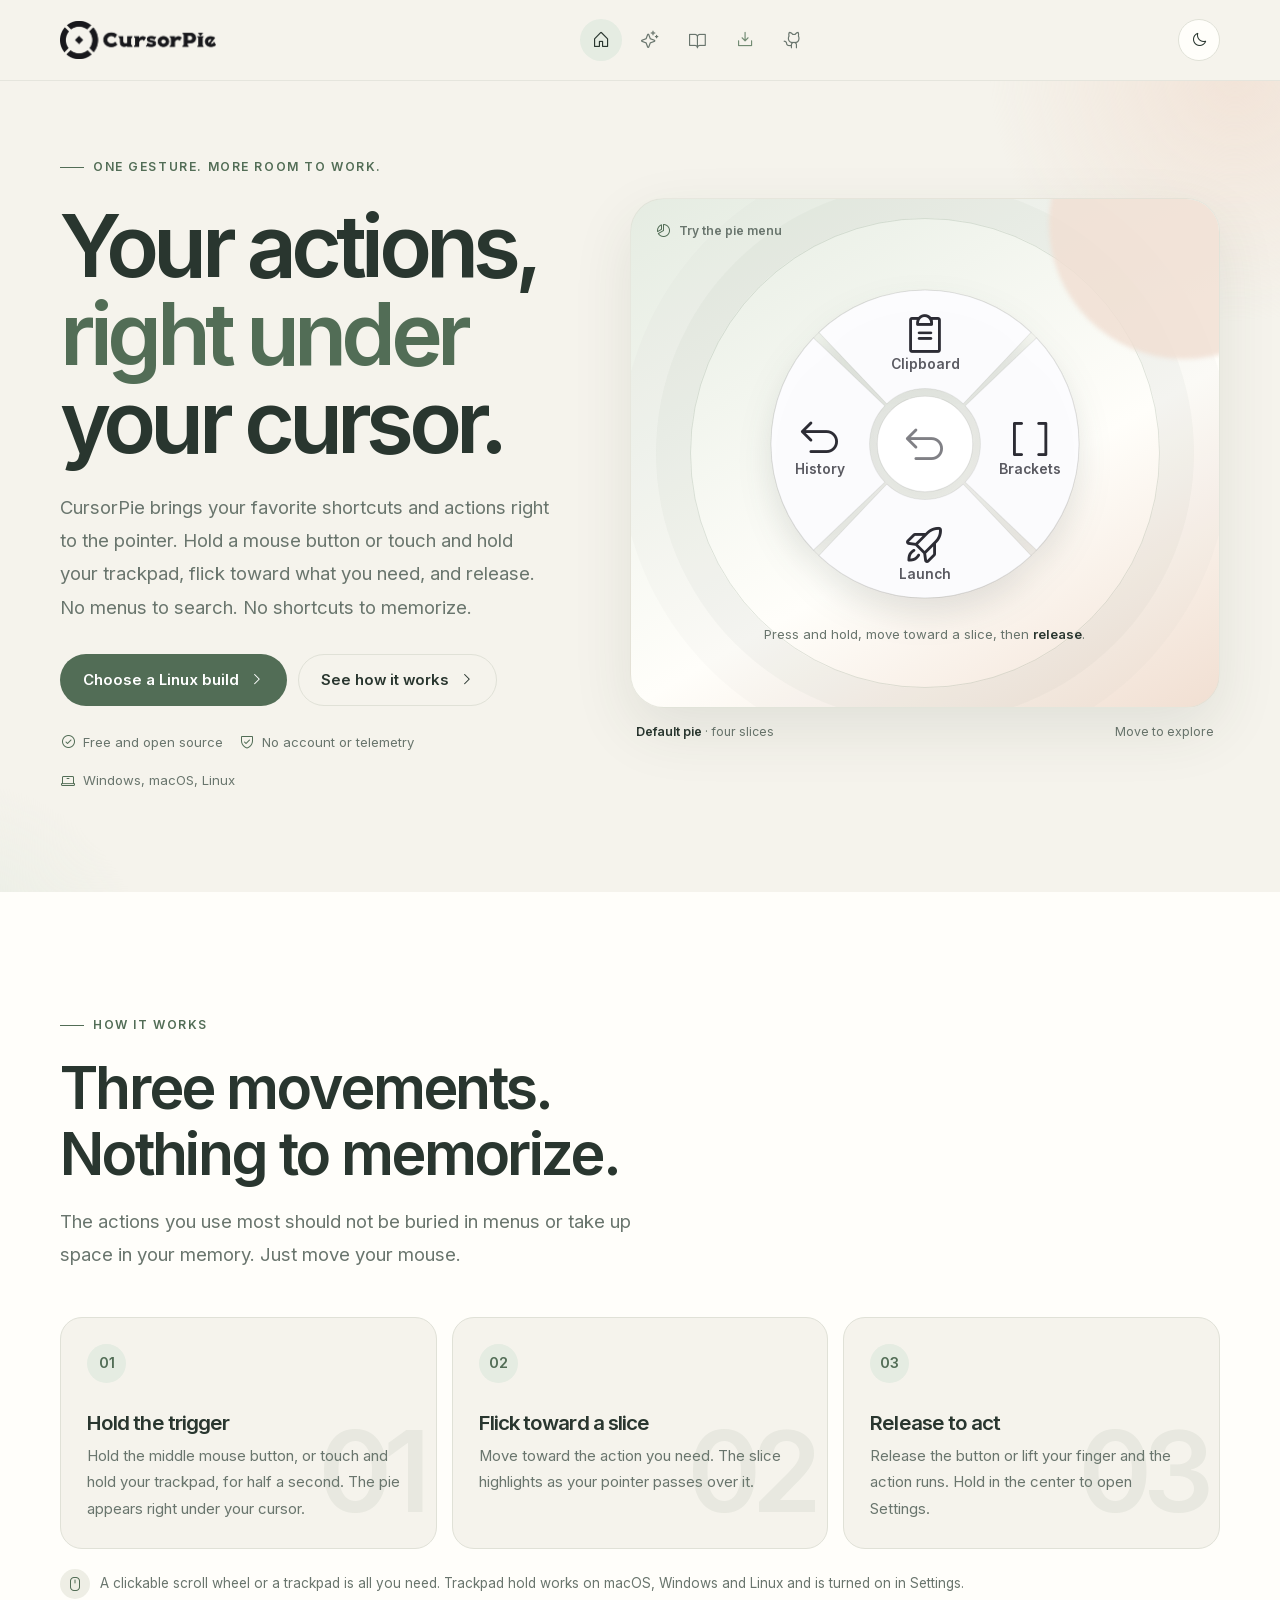
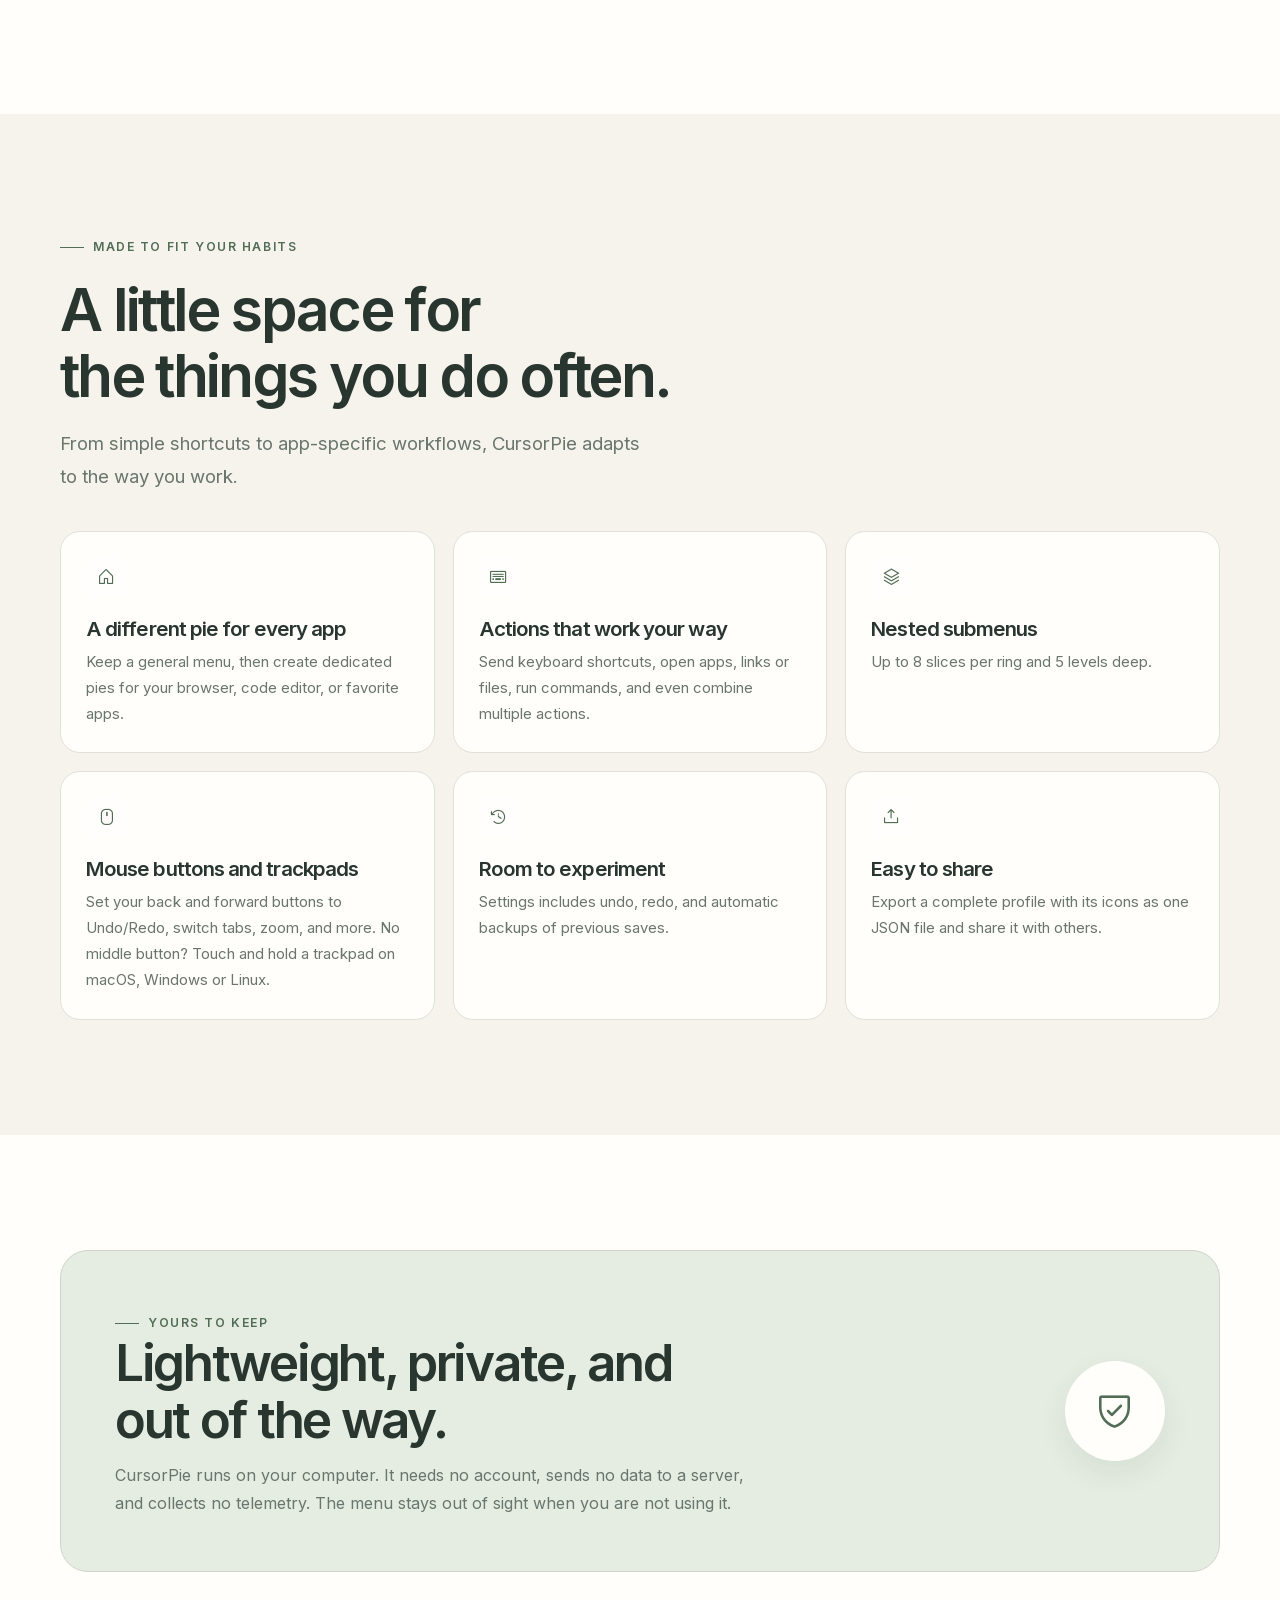
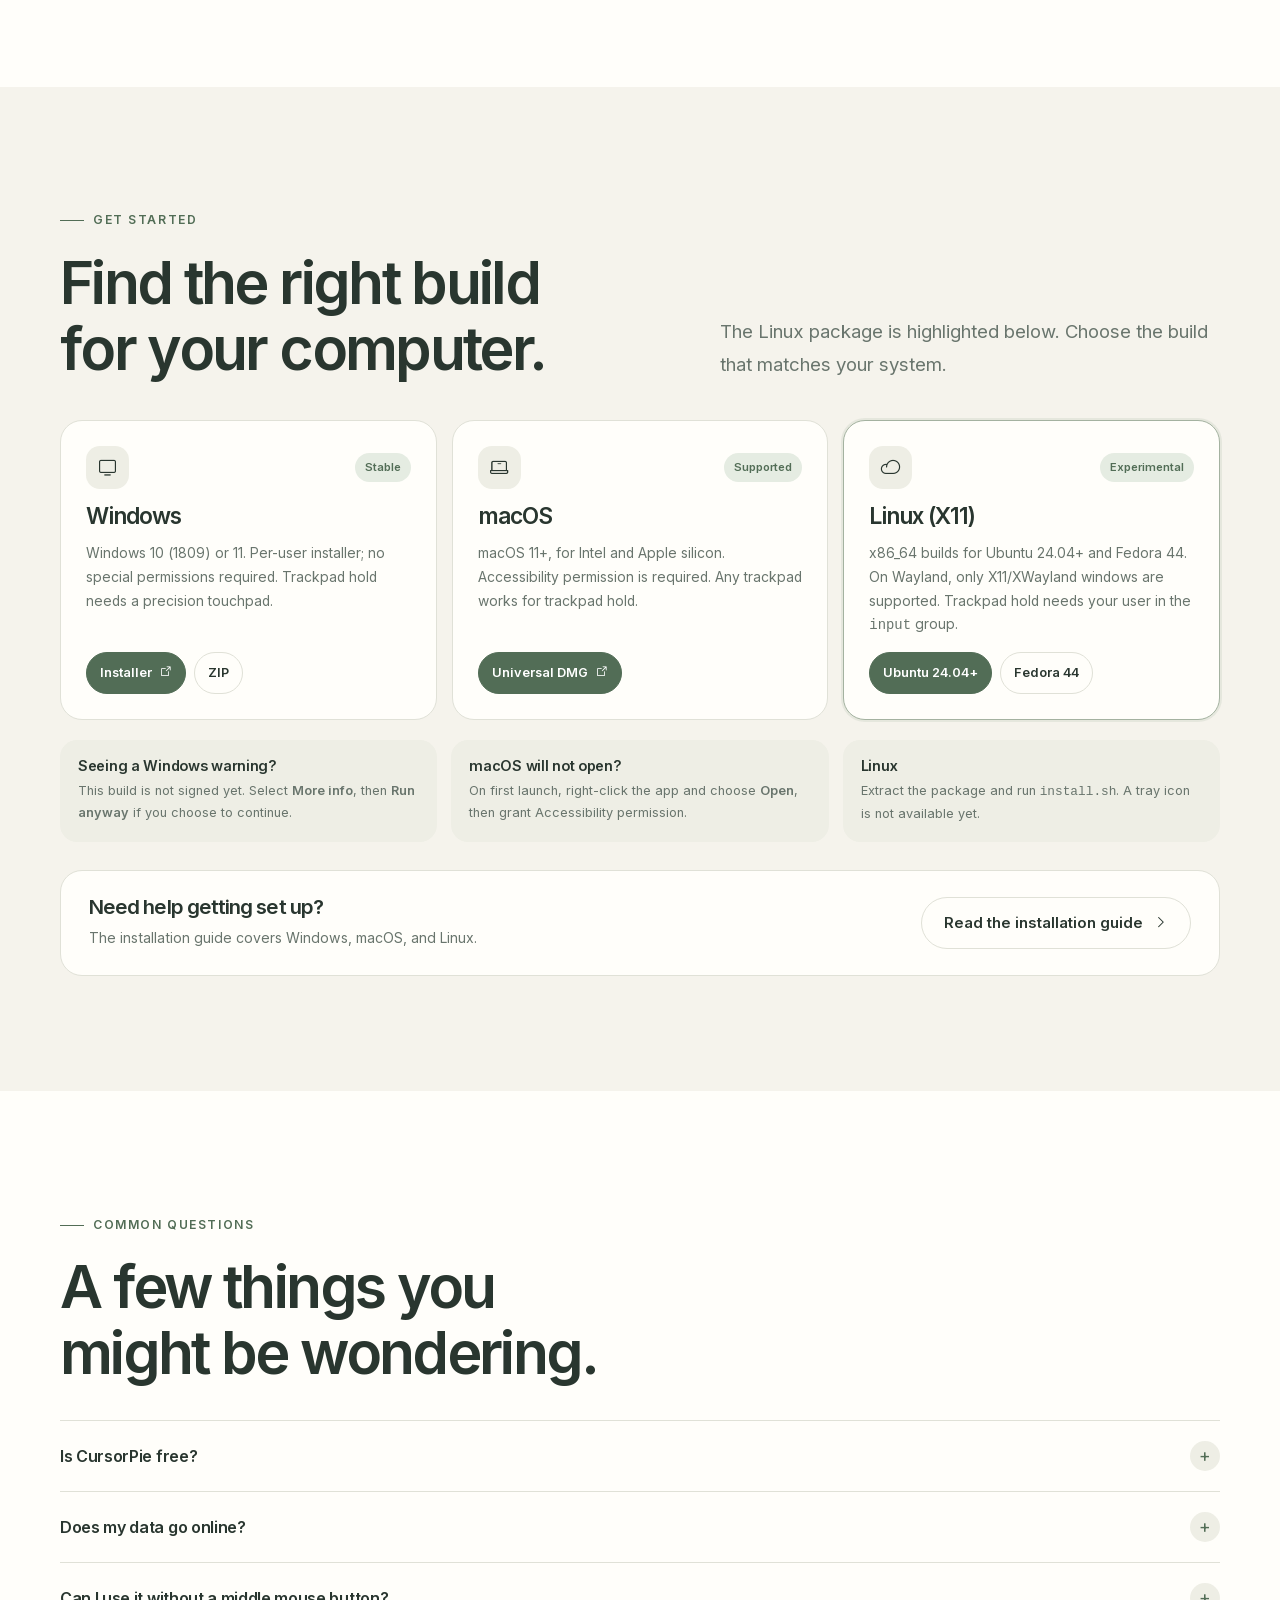
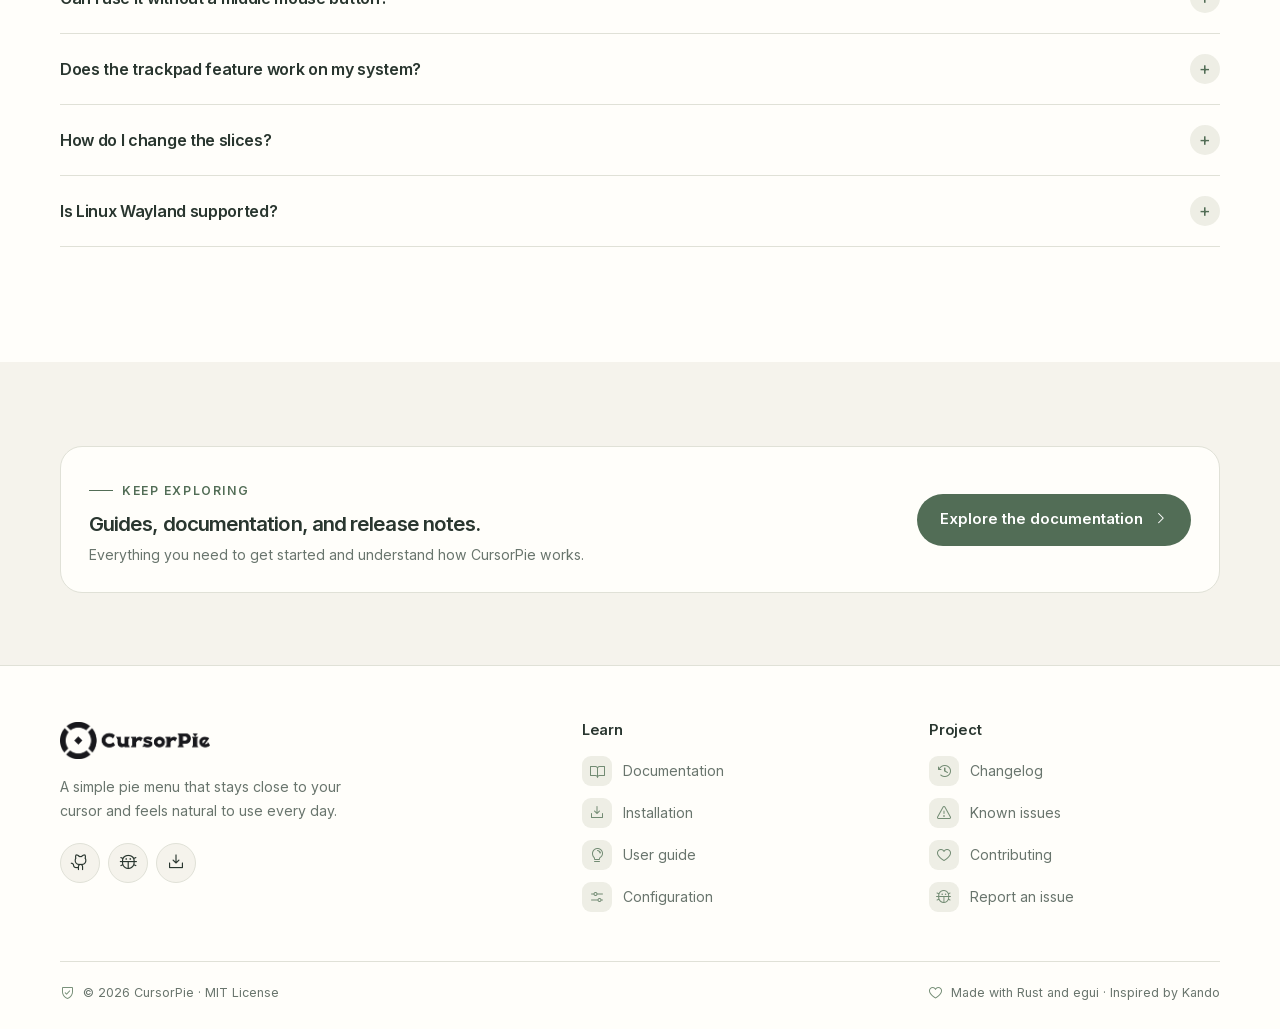
==== commit 17f173b2: "Trackpad and Touchpad supported" ====
--- a/index.html
+++ b/index.html
@@ -4,7 +4,7 @@
   <meta charset="utf-8">
   <meta name="viewport" content="width=device-width, initial-scale=1, viewport-fit=cover">
   <meta name="theme-color" content="#f5f3ec">
-  <meta name="description" content="CursorPie is a free, open-source pie menu for Windows, macOS and Linux. Hold a mouse button, flick toward an action, release. Shortcuts, apps and commands right under your cursor.">
+  <meta name="description" content="CursorPie is a free, open-source pie menu for Windows, macOS and Linux. Hold a mouse button or touch and hold a trackpad, flick toward an action, release. Shortcuts, apps and commands right under your cursor.">
   <title>CursorPie — Free open-source pie menu for Windows, macOS and Linux</title>
   <meta name="robots" content="index, follow, max-image-preview:large">
   <link rel="canonical" href="https://sebastvnd.github.io/cursorpie/">
@@ -44,7 +44,7 @@
         "@id": "https://sebastvnd.github.io/cursorpie/#software",
         "name": "CursorPie",
         "alternateName": "Cursor Pie",
-        "description": "A free, open-source pie menu for your cursor. Hold a mouse button, flick toward an action and release to run shortcuts, open apps or links, and run commands.",
+        "description": "A free, open-source pie menu for your cursor. Hold a mouse button or touch and hold a trackpad, flick toward an action and release to run shortcuts, open apps or links, and run commands.",
         "applicationCategory": "UtilitiesApplication",
         "operatingSystem": "Windows, macOS, Linux",
         "url": "https://sebastvnd.github.io/cursorpie/",
@@ -110,7 +110,7 @@
         <div class="hero-copy">
           <span class="eyebrow">One gesture. More room to work.</span>
           <h1>Your actions,<br><em>right under</em><br>your cursor.</h1>
-          <p class="lead">CursorPie brings your favorite shortcuts and actions right to the pointer. Hold a mouse button, flick toward what you need, and release. No menus to search. No shortcuts to memorize.</p>
+          <p class="lead">CursorPie brings your favorite shortcuts and actions right to the pointer. Hold a mouse button or touch and hold your trackpad, flick toward what you need, and release. No menus to search. No shortcuts to memorize.</p>
           <div class="cta-row">
             <a class="btn" id="hero-download" href="#download">Download CursorPie <span class="icon" aria-hidden="true">&#xe5de;</span></a>
             <a class="btn btn-secondary" href="./index.html?doc=docs/USER_GUIDE.md">See how it works <span class="icon" aria-hidden="true">&#xe13a;</span></a>
@@ -142,11 +142,11 @@
           <p class="lead">The actions you use most should not be buried in menus or take up space in your memory. Just move your mouse.</p>
         </div>
         <div class="steps-grid">
-          <article class="step-card"><span class="step-index">01</span><h3>Hold the trigger</h3><p>Hold the middle mouse button for half a second. The pie appears right under your cursor.</p><span class="step-ghost">01</span></article>
+          <article class="step-card"><span class="step-index">01</span><h3>Hold the trigger</h3><p>Hold the middle mouse button, or touch and hold your trackpad, for half a second. The pie appears right under your cursor.</p><span class="step-ghost">01</span></article>
           <article class="step-card"><span class="step-index">02</span><h3>Flick toward a slice</h3><p>Move toward the action you need. The slice highlights as your pointer passes over it.</p><span class="step-ghost">02</span></article>
-          <article class="step-card"><span class="step-index">03</span><h3>Release to act</h3><p>Release the button and the action runs. Hold in the center to open Settings.</p><span class="step-ghost">03</span></article>
-        </div>
-        <div class="mouse-note"><span class="icon mouse-icon" aria-hidden="true">&#xe644;</span> A clickable scroll wheel is all you need. Extra mouse buttons are supported on some platforms.</div>
+          <article class="step-card"><span class="step-index">03</span><h3>Release to act</h3><p>Release the button or lift your finger and the action runs. Hold in the center to open Settings.</p><span class="step-ghost">03</span></article>
+        </div>
+        <div class="mouse-note"><span class="icon mouse-icon" aria-hidden="true">&#xe644;</span> A clickable scroll wheel or a trackpad is all you need. Trackpad hold works on macOS, Windows and Linux and is turned on in Settings.</div>
       </div>
     </section>
 
@@ -161,7 +161,7 @@
           <article class="feature-card wide tone-sage"><div class="feature-icon"><i class="icon" aria-hidden="true">&#xe2c2;</i></div><h3>A different pie for every app</h3><p>Keep a general menu, then create dedicated pies for your browser, code editor, or favorite apps.</p><div class="feature-art"><span class="art-ring"></span></div></article>
           <article class="feature-card tall tone-peach"><div class="feature-icon"><i class="icon" aria-hidden="true">&#xe2d8;</i></div><h3>Actions that work your way</h3><p>Send keyboard shortcuts, open apps, links or files, run commands, and even combine multiple actions.</p></article>
           <article class="feature-card tone-lilac"><div class="feature-icon"><i class="icon" aria-hidden="true">&#xe466;</i></div><h3>Nested submenus</h3><p>Up to 8 slices per ring and 5 levels deep.</p></article>
-          <article class="feature-card tone-sage"><div class="feature-icon"><i class="icon" aria-hidden="true">&#xe644;</i></div><h3>Make side buttons useful</h3><p>Set your back and forward buttons to Undo/Redo, switch tabs, zoom, and more.</p></article>
+          <article class="feature-card tone-sage"><div class="feature-icon"><i class="icon" aria-hidden="true">&#xe644;</i></div><h3>Mouse buttons and trackpads</h3><p>Set your back and forward buttons to Undo/Redo, switch tabs, zoom, and more. No middle button? Touch and hold a trackpad on macOS, Windows or Linux.</p></article>
           <article class="feature-card tone-peach"><div class="feature-icon"><i class="icon" aria-hidden="true">&#xe1a0;</i></div><h3>Room to experiment</h3><p>Settings includes undo, redo, and automatic backups of previous saves.</p></article>
           <article class="feature-card tone-lilac"><div class="feature-icon"><i class="icon" aria-hidden="true">&#xe4c0;</i></div><h3>Easy to share</h3><p>Export a complete profile with its icons as one JSON file and share it with others.</p></article>
         </div>
@@ -184,9 +184,9 @@
           <p class="lead" data-device-copy>Choose the package that matches your system.</p>
         </div>
         <div class="os-grid">
-          <article class="os-card" data-os-card="win"><div class="os-top"><span class="os-symbol"><i class="icon" aria-hidden="true">&#xe32e;</i></span><span class="badge">Stable</span></div><h3>Windows</h3><p>Windows 10 (1809) or 11. Per-user installer; no special permissions required.</p><div class="os-links"><a data-release="CursorPie-windows-setup.exe" href="#">Installer <i class="icon" aria-hidden="true">&#xe5de;</i></a><a data-release="CursorPie-windows.zip" href="#">ZIP</a></div></article>
-          <article class="os-card" data-os-card="mac"><div class="os-top"><span class="os-symbol"><i class="icon" aria-hidden="true">&#xe586;</i></span><span class="badge">Supported</span></div><h3>macOS</h3><p>macOS 11+, for Intel and Apple silicon. Accessibility permission is required.</p><div class="os-links"><a data-release="CursorPie-macos-universal.dmg" href="#">Universal DMG <i class="icon" aria-hidden="true">&#xe5de;</i></a></div></article>
-          <article class="os-card" data-os-card="linux"><div class="os-top"><span class="os-symbol"><i class="icon" aria-hidden="true">&#xe1aa;</i></span><span class="badge">Experimental</span></div><h3>Linux (X11)</h3><p>x86_64 builds for Ubuntu 24.04+ and Fedora 44. On Wayland, only X11/XWayland windows are supported.</p><div class="os-links"><a data-release="CursorPie-ubuntu-24.04-x86_64.tar.gz" href="#">Ubuntu 24.04+</a><a data-release="CursorPie-fedora-44-x86_64.tar.gz" href="#">Fedora 44</a></div></article>
+          <article class="os-card" data-os-card="win"><div class="os-top"><span class="os-symbol"><i class="icon" aria-hidden="true">&#xe32e;</i></span><span class="badge">Stable</span></div><h3>Windows</h3><p>Windows 10 (1809) or 11. Per-user installer; no special permissions required. Trackpad hold needs a precision touchpad.</p><div class="os-links"><a data-release="CursorPie-windows-setup.exe" href="#">Installer <i class="icon" aria-hidden="true">&#xe5de;</i></a><a data-release="CursorPie-windows.zip" href="#">ZIP</a></div></article>
+          <article class="os-card" data-os-card="mac"><div class="os-top"><span class="os-symbol"><i class="icon" aria-hidden="true">&#xe586;</i></span><span class="badge">Supported</span></div><h3>macOS</h3><p>macOS 11+, for Intel and Apple silicon. Accessibility permission is required. Any trackpad works for trackpad hold.</p><div class="os-links"><a data-release="CursorPie-macos-universal.dmg" href="#">Universal DMG <i class="icon" aria-hidden="true">&#xe5de;</i></a></div></article>
+          <article class="os-card" data-os-card="linux"><div class="os-top"><span class="os-symbol"><i class="icon" aria-hidden="true">&#xe1aa;</i></span><span class="badge">Experimental</span></div><h3>Linux (X11)</h3><p>x86_64 builds for Ubuntu 24.04+ and Fedora 44. On Wayland, only X11/XWayland windows are supported. Trackpad hold needs your user in the <code>input</code> group.</p><div class="os-links"><a data-release="CursorPie-ubuntu-24.04-x86_64.tar.gz" href="#">Ubuntu 24.04+</a><a data-release="CursorPie-fedora-44-x86_64.tar.gz" href="#">Fedora 44</a></div></article>
         </div>
         <div class="download-notes">
           <div class="download-note"><h4>Seeing a Windows warning?</h4><p>This build is not signed yet. Select <strong>More info</strong>, then <strong>Run anyway</strong> if you choose to continue.</p></div>
@@ -203,7 +203,8 @@
         <div class="faq-list">
           <details><summary>Is CursorPie free?</summary><p>Yes. CursorPie is open source under the MIT license, with no account and no ads.</p></details>
           <details><summary>Does my data go online?</summary><p>No. CursorPie does not make network connections or collect telemetry. Keyboard events are read while you record a shortcut in Settings; otherwise, events are passed through and are not stored or logged.</p></details>
-          <details><summary>Can I use it without a middle mouse button?</summary><p>CursorPie needs a middle mouse button. A clickable scroll wheel is enough. On macOS, some additional mouse buttons can also be used as triggers.</p></details>
+          <details><summary>Can I use it without a middle mouse button?</summary><p>Yes, with a trackpad. Turn on <em>Open the pie with a trackpad hold</em> in Settings &gt; Behavior &gt; Trackpad, then touch and hold. It works on macOS, Windows (precision touchpads) and Linux X11 (your user must be in the <code>input</code> group). With a mouse, a clickable scroll wheel is enough. On macOS, some additional mouse buttons can also be used as triggers.</p></details>
+          <details><summary>Does the trackpad feature work on my system?</summary><p>It is off by default and new, so it has not been tried on every device. macOS reads any trackpad, Windows needs a precision touchpad, and Linux reads the touchpad from <code>/dev/input</code>. Haptic ticks exist on macOS only. See the <a href="./index.html?doc=docs/KNOWN_ISSUES.md">known issues</a>.</p></details>
           <details><summary>How do I change the slices?</summary><p>Hold in the center of the pie to open Settings. From there, add actions, change icons, and configure pies for specific apps.</p></details>
           <details><summary>Is Linux Wayland supported?</summary><p>Linux support is currently experimental and uses X11. In a Wayland session, CursorPie works only with X11 and XWayland windows; a tray icon is not available yet.</p></details>
         </div>
@@ -231,6 +232,7 @@
         <a href="?doc=docs/WINDOWS_MIGRATION.md" data-doc-file="docs/WINDOWS_MIGRATION.md"><span class="icon" aria-hidden="true">&#xe32e;</span> Windows migration</a>
         <a href="?doc=docs/OTHER_DESKTOPS.md" data-doc-file="docs/OTHER_DESKTOPS.md"><span class="icon" aria-hidden="true">&#xe586;</span> Other desktops</a>
         <a href="?doc=docs/UI_DESIGN.md" data-doc-file="docs/UI_DESIGN.md"><span class="icon" aria-hidden="true">&#xe150;</span> UI design</a>
+        <a href="?doc=docs/TRACKPAD_HAPTICS_PLAN.md" data-doc-file="docs/TRACKPAD_HAPTICS_PLAN.md"><span class="icon" aria-hidden="true">&#xe586;</span> Trackpad and haptics plan</a>
         <div class="sidebar-note"><span class="icon" aria-hidden="true">&#xe23a;</span><p>Pages are rendered from the original <code>.md</code> files. Edit the Markdown in the repository to update this site.</p></div>
       </aside>
       <article class="markdown" id="markdown-content" aria-live="polite">
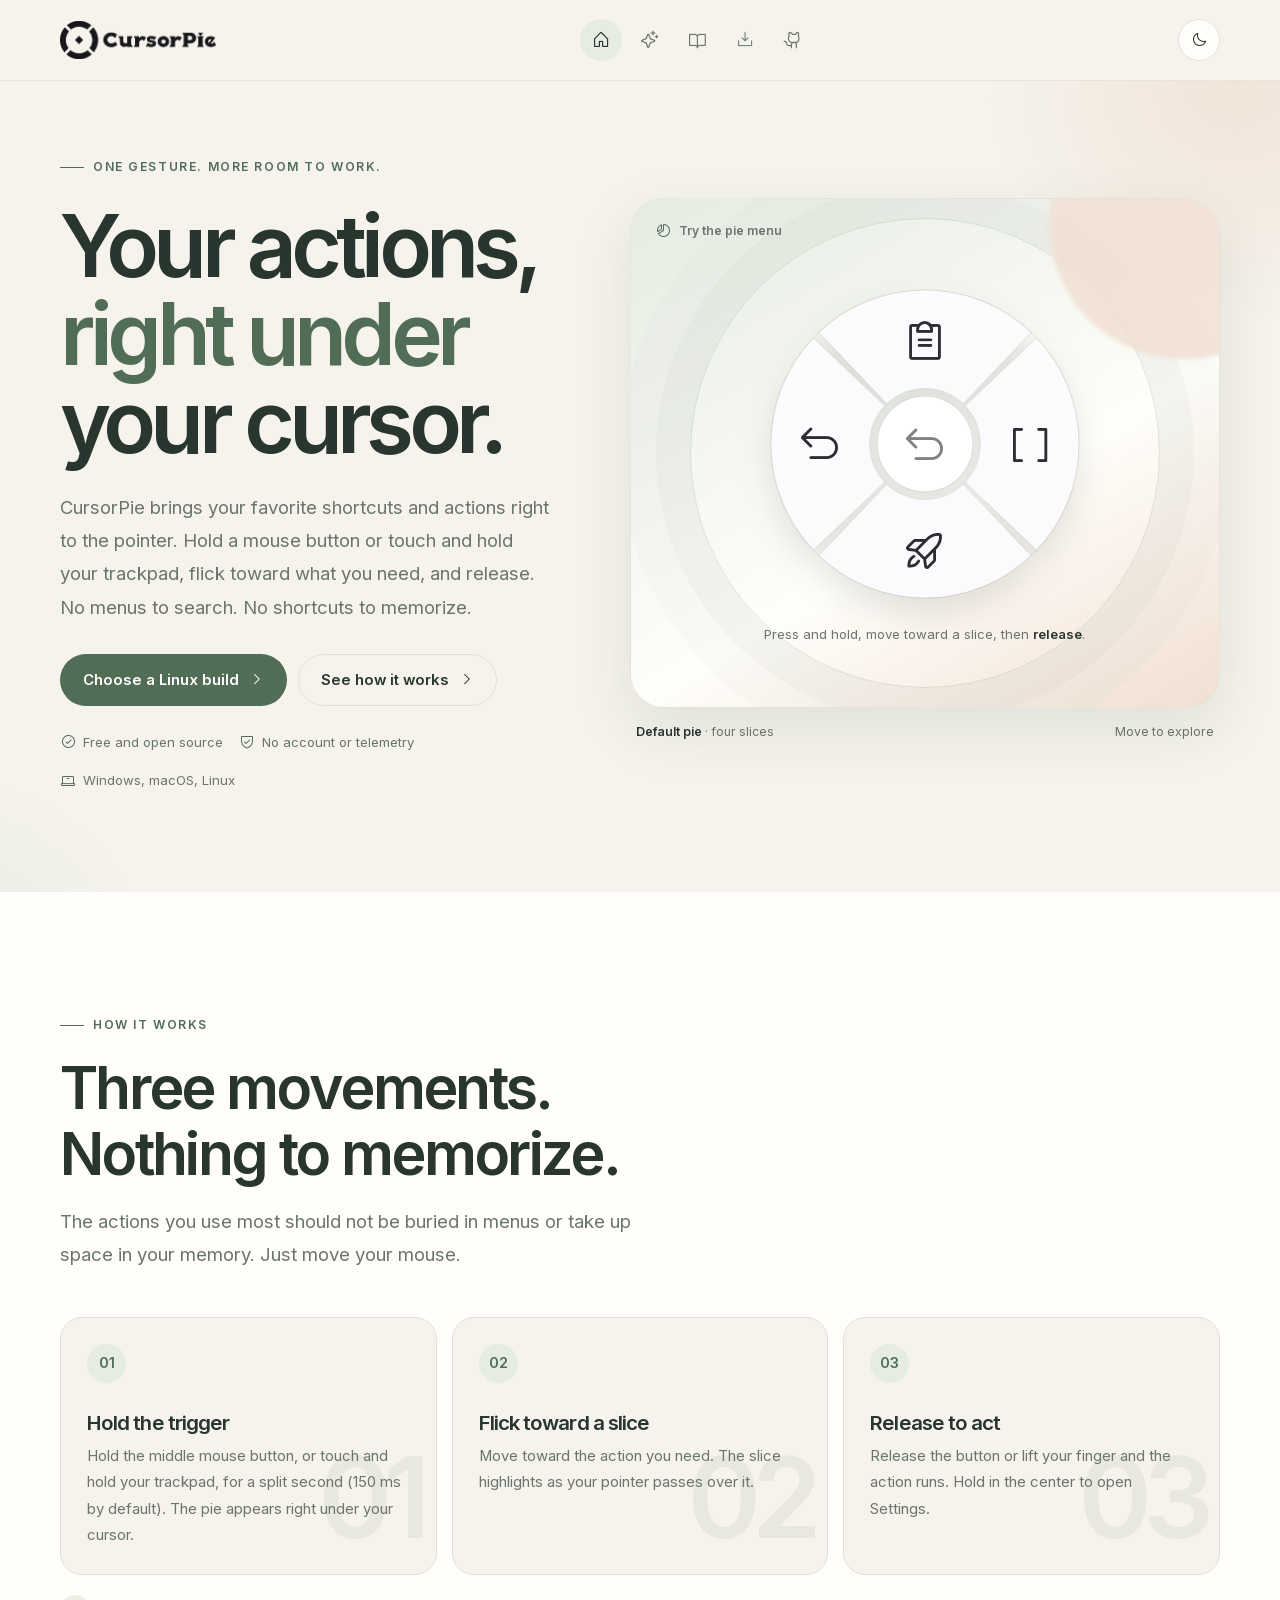
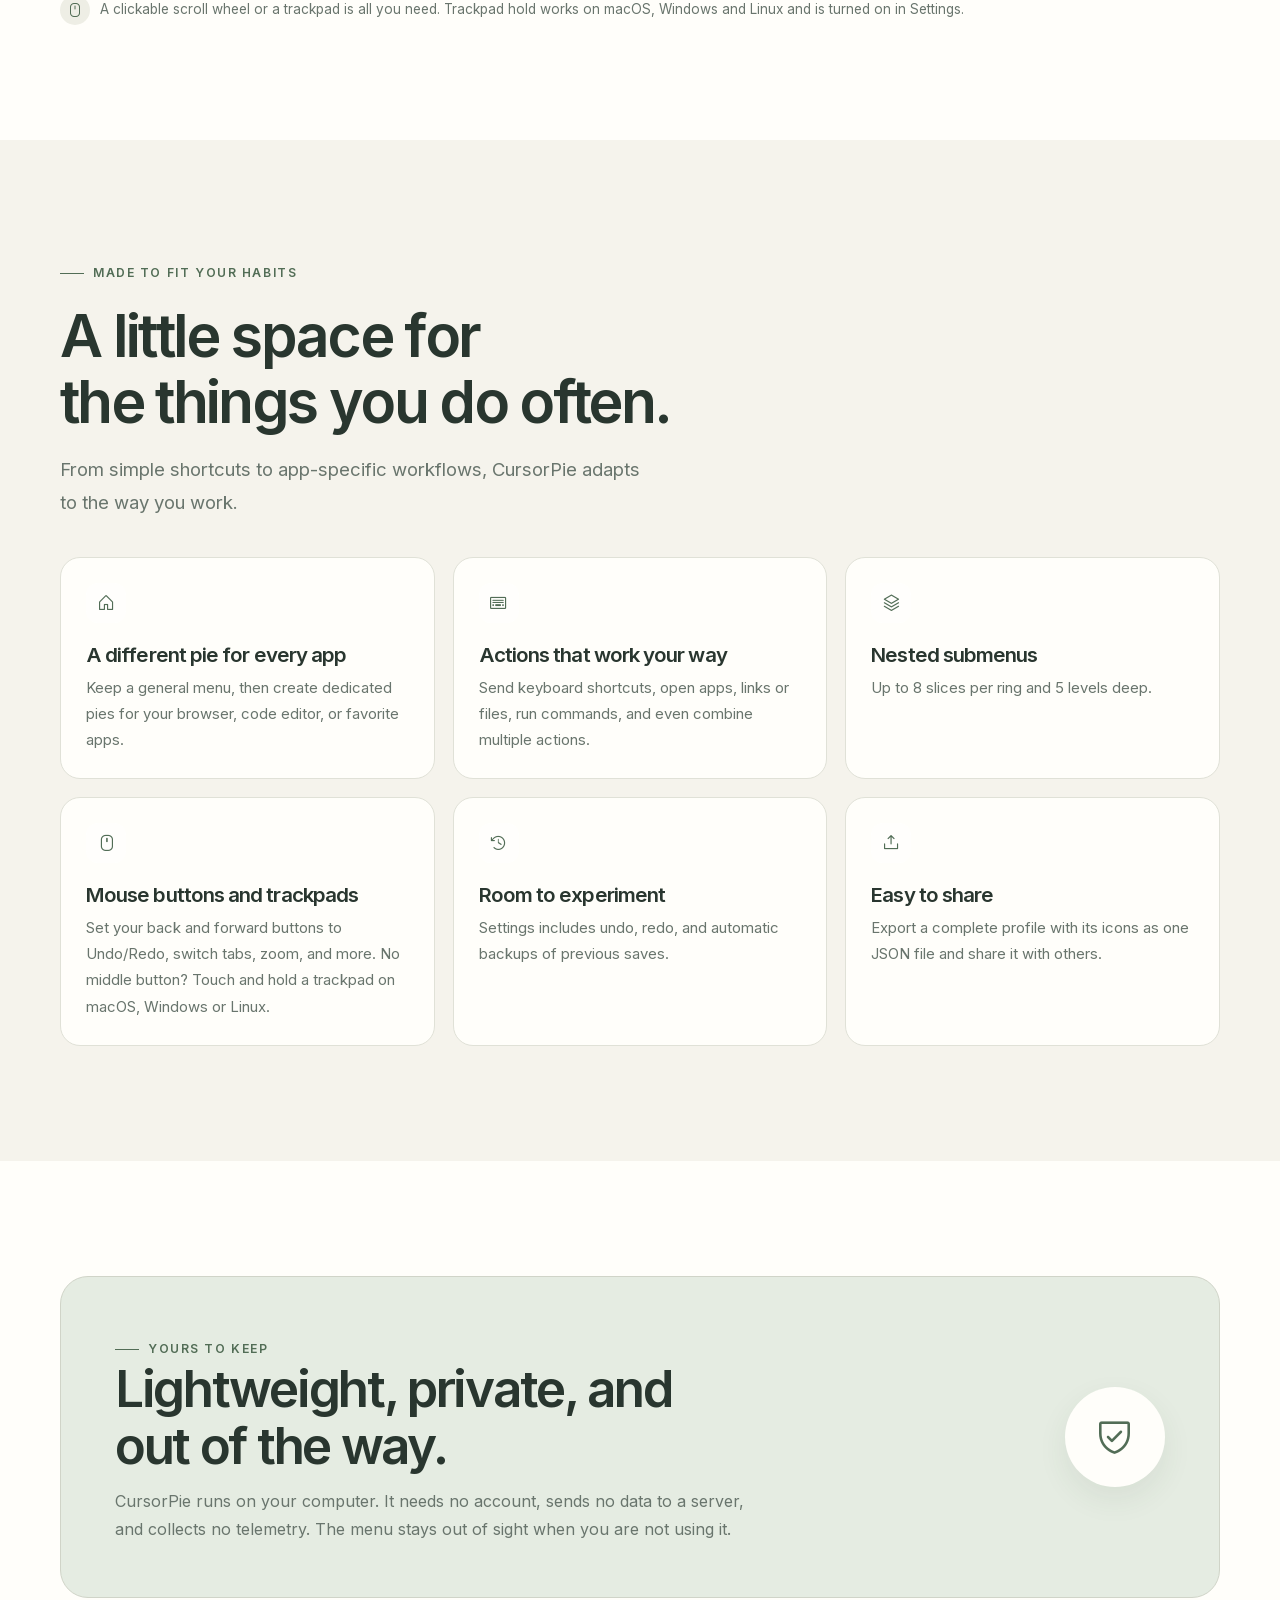
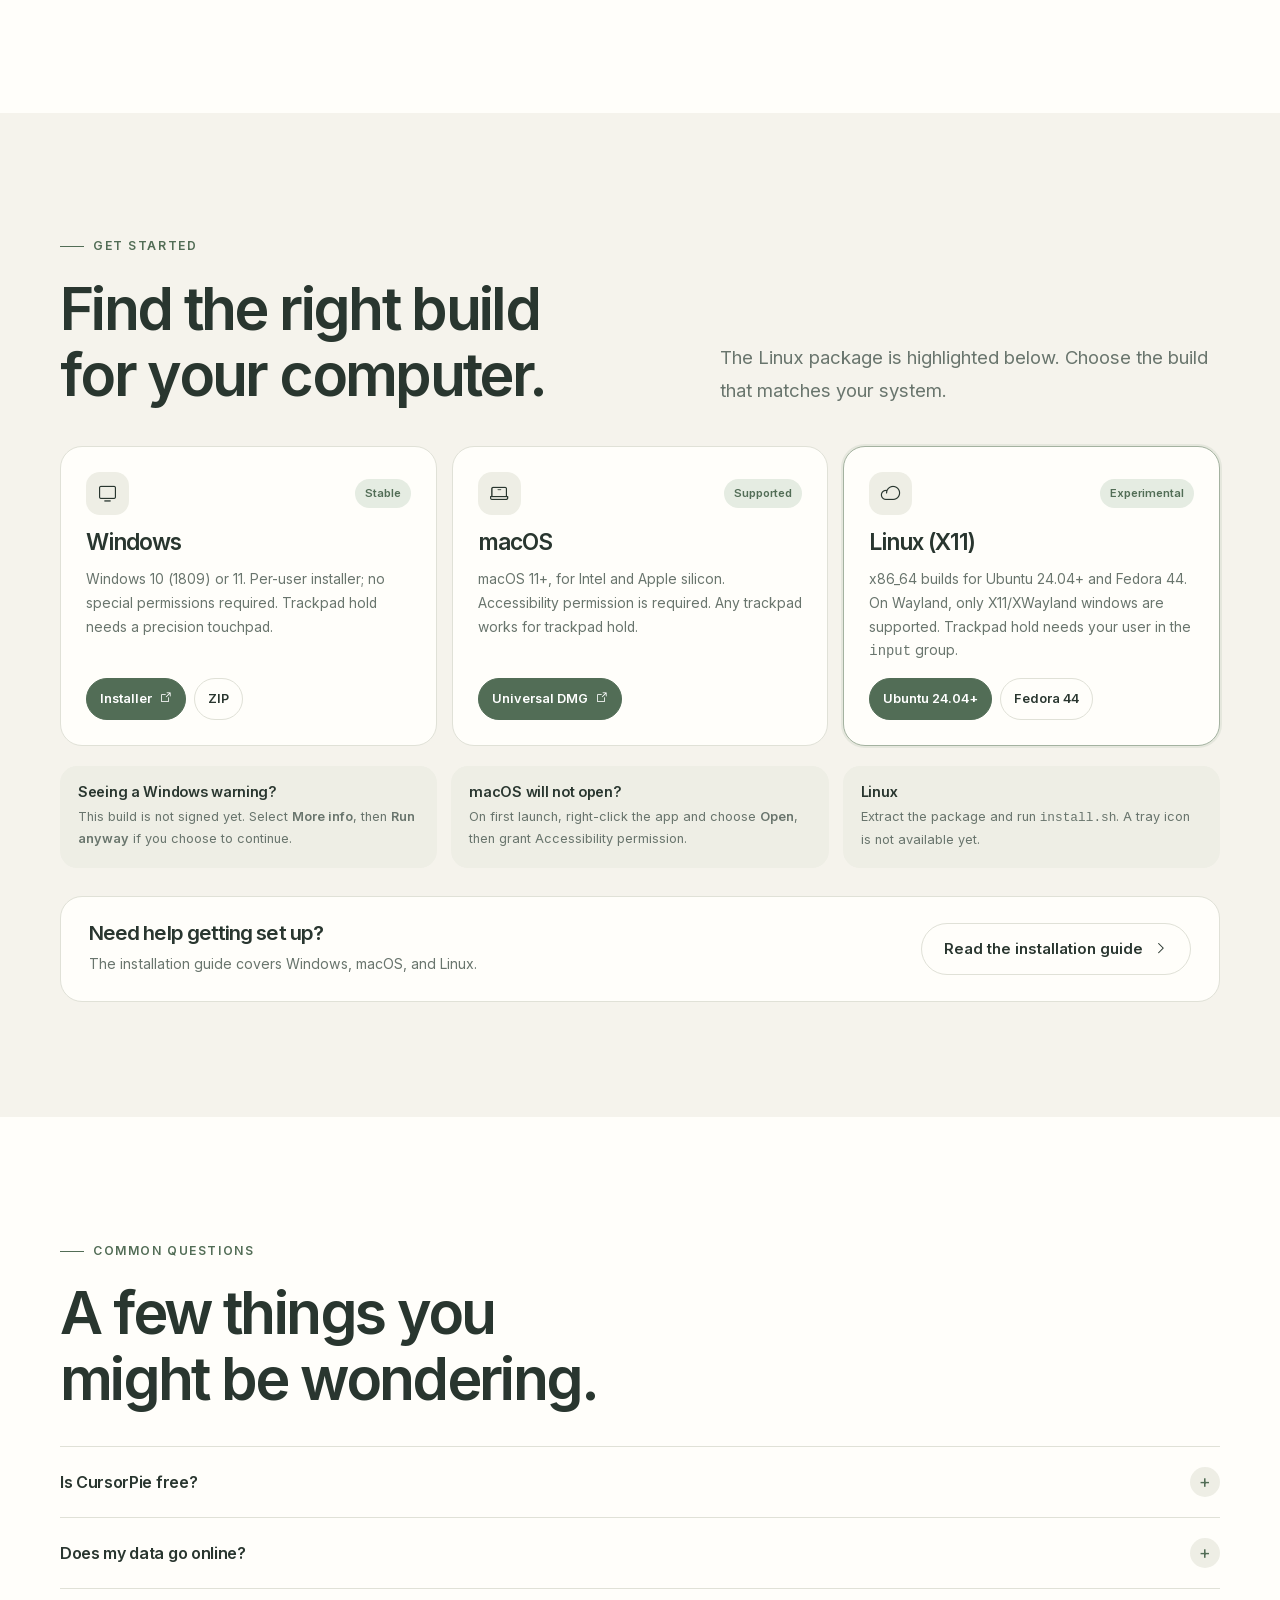
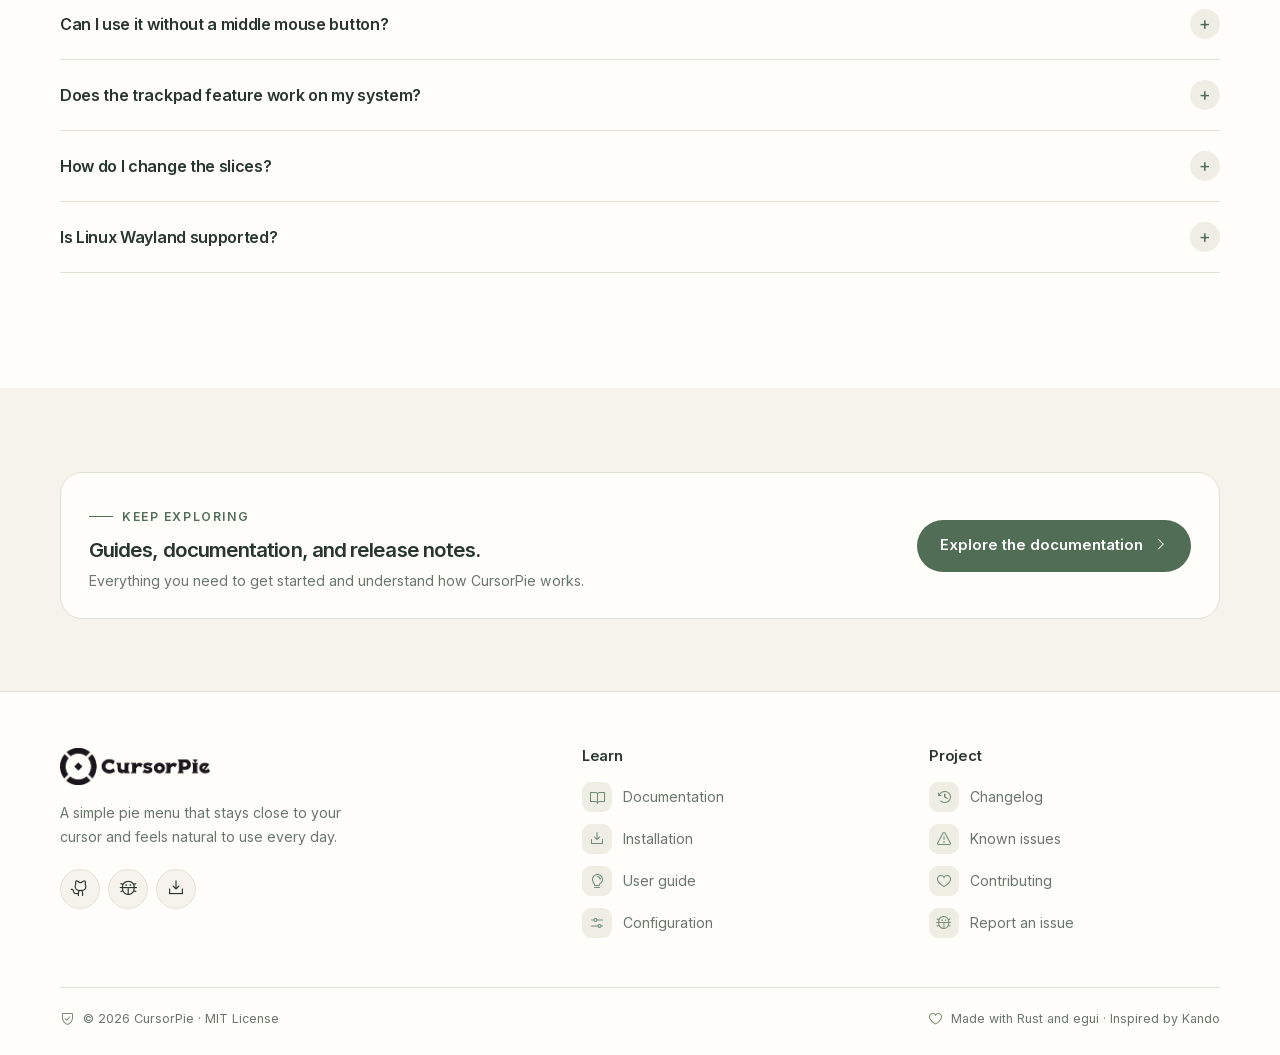
==== commit 8542746d: "Add virtual trackpad" ====
--- a/index.html
+++ b/index.html
@@ -142,7 +142,7 @@
           <p class="lead">The actions you use most should not be buried in menus or take up space in your memory. Just move your mouse.</p>
         </div>
         <div class="steps-grid">
-          <article class="step-card"><span class="step-index">01</span><h3>Hold the trigger</h3><p>Hold the middle mouse button, or touch and hold your trackpad, for half a second. The pie appears right under your cursor.</p><span class="step-ghost">01</span></article>
+          <article class="step-card"><span class="step-index">01</span><h3>Hold the trigger</h3><p>Hold the middle mouse button, or touch and hold your trackpad, for a split second (150 ms by default). The pie appears right under your cursor.</p><span class="step-ghost">01</span></article>
           <article class="step-card"><span class="step-index">02</span><h3>Flick toward a slice</h3><p>Move toward the action you need. The slice highlights as your pointer passes over it.</p><span class="step-ghost">02</span></article>
           <article class="step-card"><span class="step-index">03</span><h3>Release to act</h3><p>Release the button or lift your finger and the action runs. Hold in the center to open Settings.</p><span class="step-ghost">03</span></article>
         </div>
